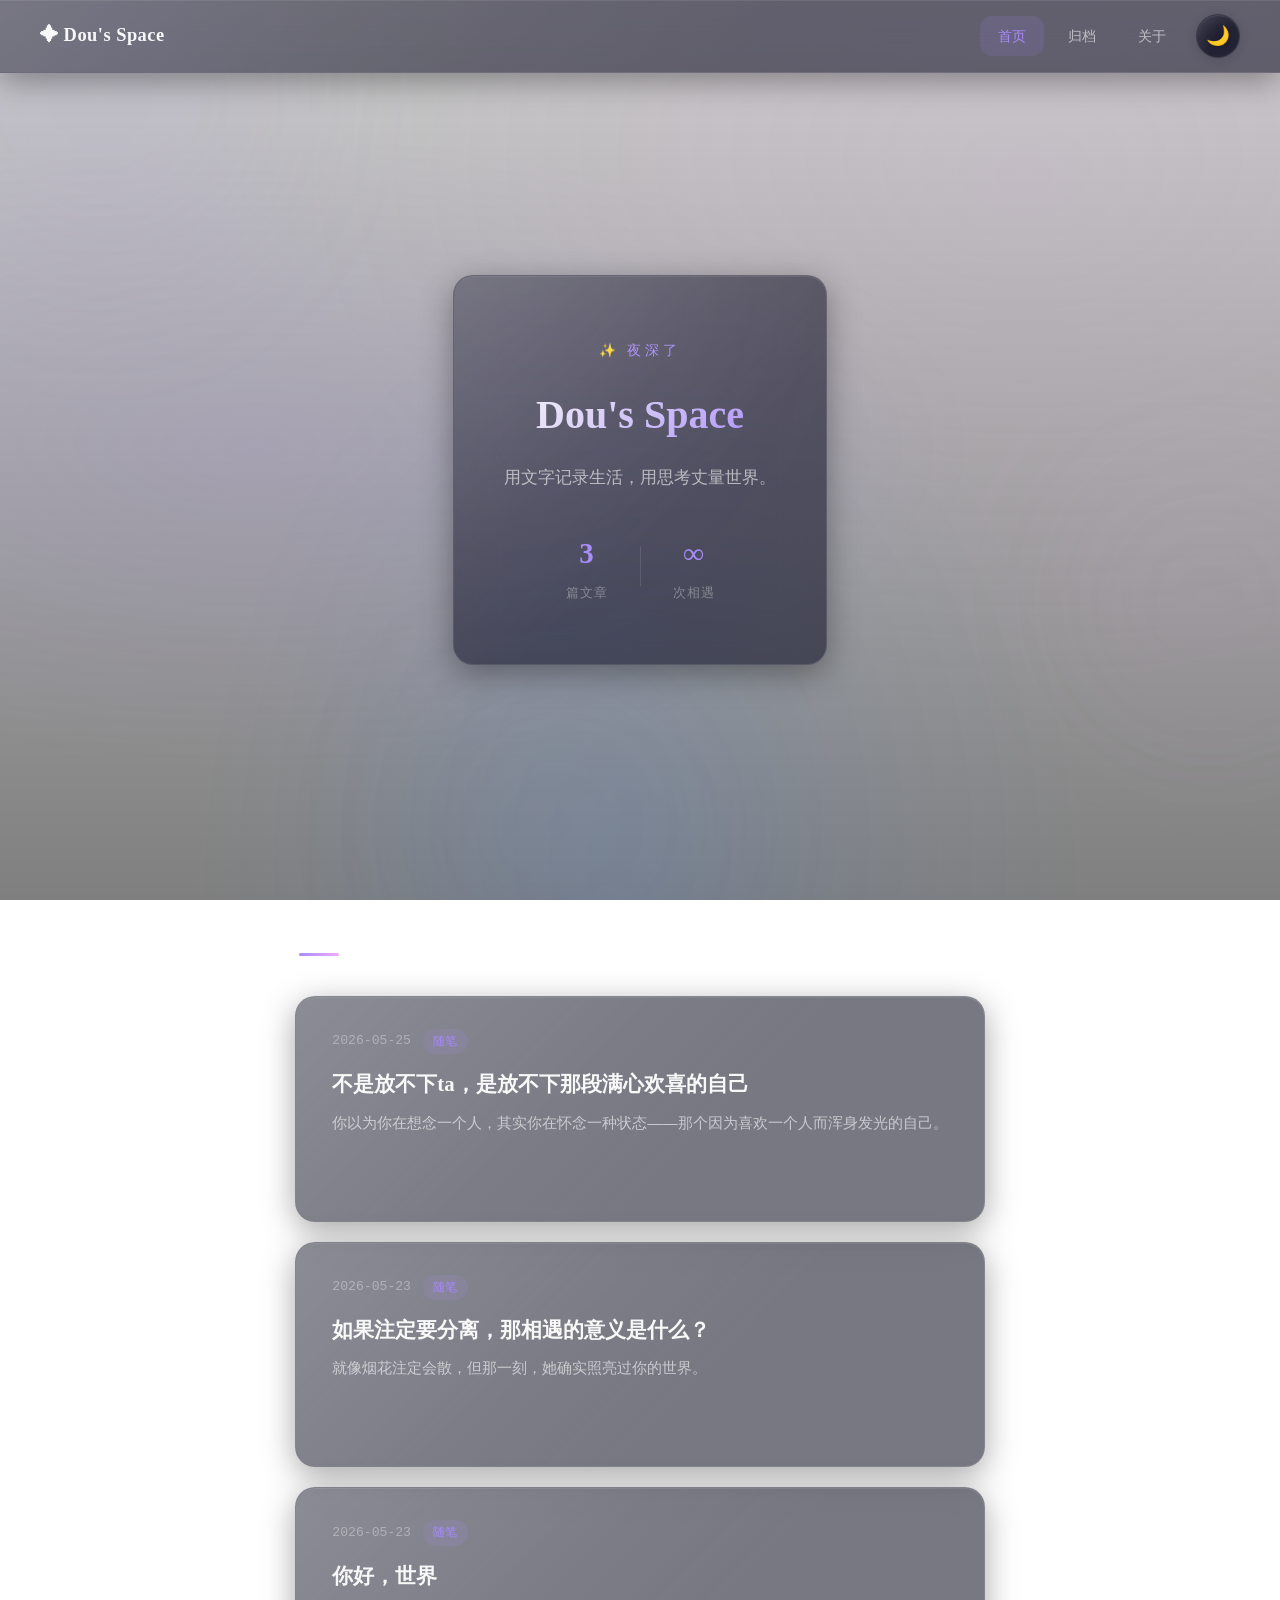
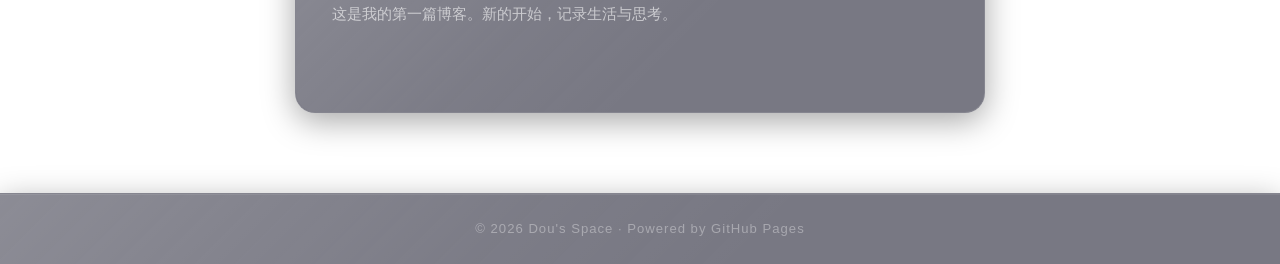
==== index.html @ 7f603be3 "feat: 文章卡片双击进入 + 新文章「不是放不下ta」 - 文章卡片第一次点击显示「阅读全文」按钮并高亮，第二次点击才跳转 - 新文章: 不是放不下ta，是放不下那段满心欢喜的自己 - 更新文章计" ====
<!DOCTYPE html>
<html lang="zh-CN">
<head>
  <meta charset="UTF-8">
  <meta name="viewport" content="width=device-width, initial-scale=1.0">
  <title>Dou's Space</title>
  <link rel="stylesheet" href="style.css">
  <link rel="alternate" type="application/rss+xml" title="RSS" href="/feed.xml">
</head>
<body>
  <!-- Background -->
  <div class="bg-wrapper">
    <div class="bg-image"></div>
    <div class="bg-gradient"></div>
    <div class="floating-orbs">
      <div class="orb orb-1"></div>
      <div class="orb orb-2"></div>
      <div class="orb orb-3"></div>
    </div>
  </div>

  <!-- Navigation -->
  <nav class="nav glass">
    <a href="/" class="nav-logo">✦ Dou's Space</a>
    <div class="nav-right">
      <div class="nav-links">
        <a href="/" class="nav-link active">首页</a>
        <a href="/archive" class="nav-link">归档</a>
        <a href="/about" class="nav-link">关于</a>
      </div>
      <button class="theme-toggle" aria-label="切换主题">
        <span class="theme-toggle-icon">🌙</span>
      </button>
    </div>
  </nav>

  <!-- Hero -->
  <header class="hero">
    <div class="hero-content glass-card">
      <p class="hero-date hero-greeting">✦ Welcome</p>
      <h1 class="hero-title">Dou's Space</h1>
      <p class="hero-subtitle">用文字记录生活，用思考丈量世界。</p>
      <div class="hero-stats">
        <div class="stat">
          <span class="stat-number">3</span>
          <span class="stat-label">篇文章</span>
        </div>
        <div class="stat-divider"></div>
        <div class="stat">
          <span class="stat-number">∞</span>
          <span class="stat-label">次相遇</span>
        </div>
      </div>
    </div>
  </header>

  <!-- Articles -->
  <main class="container">
    <section class="section-header">
      <h2 class="section-title">最近的文字</h2>
      <div class="section-line"></div>
    </section>

    <div class="articles-grid">
      <!-- new-post-insert -->
      <article class="article-card glass-card" data-href="/posts/not-letting-go-of-them">
        <div class="article-meta">
          <span class="article-date">2026-05-25</span>
          <span class="article-tag">随笔</span>
        </div>
        <h3 class="article-title"><a href="/posts/not-letting-go-of-them">不是放不下ta，是放不下那段满心欢喜的自己</a></h3>
        <p class="article-excerpt">你以为你在想念一个人，其实你在怀念一种状态——那个因为喜欢一个人而浑身发光的自己。</p>
        <div class="article-footer">
          <a href="/posts/not-letting-go-of-them" class="read-more">阅读全文 →</a>
        </div>
      </article>

      <article class="article-card glass-card" data-href="/posts/if-separation-is-inevitable">
        <div class="article-meta">
          <span class="article-date">2026-05-23</span>
          <span class="article-tag">随笔</span>
        </div>
        <h3 class="article-title"><a href="/posts/if-separation-is-inevitable">如果注定要分离，那相遇的意义是什么？</a></h3>
        <p class="article-excerpt">就像烟花注定会散，但那一刻，她确实照亮过你的世界。</p>
        <div class="article-footer">
          <a href="/posts/if-separation-is-inevitable" class="read-more">阅读全文 →</a>
        </div>
      </article>

      <article class="article-card glass-card" data-href="/posts/hello-world">
        <div class="article-meta">
          <span class="article-date">2026-05-23</span>
          <span class="article-tag">随笔</span>
        </div>
        <h3 class="article-title"><a href="/posts/hello-world">你好，世界</a></h3>
        <p class="article-excerpt">这是我的第一篇博客。新的开始，记录生活与思考。</p>
        <div class="article-footer">
          <a href="/posts/hello-world" class="read-more">阅读全文 →</a>
        </div>
      </article>
    </div>
  </main>

  <!-- Footer -->
  <footer class="footer glass">
    <p>&copy; 2026 Dou's Space · Powered by GitHub Pages</p>
  </footer>

  <script src="script.js"></script>
</body>
</html>
---- style.css ----
/* ============================================
   Dou's Space - Liquid Glass Theme (Apple WWDC25)
   ============================================ */

/* Reset & Base */
*, *::before, *::after {
  margin: 0;
  padding: 0;
  box-sizing: border-box;
}

/* ============================================
   Theme Variables
   ============================================ */
:root {
  /* — Dark Theme (default) — */
  --glass-bg: rgba(10, 10, 30, 0.55);
  --glass-bg-heavy: rgba(10, 10, 30, 0.75);
  --glass-border: rgba(255, 255, 255, 0.1);
  --glass-highlight: linear-gradient(
    135deg,
    rgba(255, 255, 255, 0.15) 0%,
    rgba(255, 255, 255, 0.03) 40%,
    transparent 60%
  );
  --glass-shadow: 0 8px 32px rgba(0, 0, 0, 0.35);
  --glass-inner-glow: inset 0 1px 0 rgba(255, 255, 255, 0.08);
  --glass-blur: 20px;
  --glass-refraction: 1.03;

  --text-primary: rgba(255, 255, 255, 0.95);
  --text-secondary: rgba(255, 255, 255, 0.6);
  --text-dim: rgba(255, 255, 255, 0.35);
  --accent: #a78bfa;
  --accent-glow: rgba(167, 139, 250, 0.3);
  --accent-soft: rgba(167, 139, 250, 0.12);
  --warm: #f0abfc;

  --bg-brightness: 0.3;
  --bg-saturate: 0.8;
  --orb-opacity: 0.4;

  --font-serif: 'Noto Serif SC', 'Georgia', serif;
  --font-sans: -apple-system, BlinkMacSystemFont, 'Segoe UI', 'Noto Sans SC', 'PingFang SC', sans-serif;
  --font-mono: 'SF Mono', 'Fira Code', monospace;
  --max-width: 900px;
  --radius: 20px;
  --radius-sm: 12px;

  --theme-icon: '🌙';
}

/* — Light Theme — */
[data-theme="light"] {
  --glass-bg: rgba(255, 255, 255, 0.45);
  --glass-bg-heavy: rgba(255, 255, 255, 0.65);
  --glass-border: rgba(255, 255, 255, 0.5);
  --glass-highlight: linear-gradient(
    135deg,
    rgba(255, 255, 255, 0.7) 0%,
    rgba(255, 255, 255, 0.2) 40%,
    transparent 60%
  );
  --glass-shadow: 0 8px 32px rgba(0, 0, 0, 0.08);
  --glass-inner-glow: inset 0 1px 0 rgba(255, 255, 255, 0.6);
  --glass-blur: 24px;

  --text-primary: rgba(0, 0, 0, 0.88);
  --text-secondary: rgba(0, 0, 0, 0.55);
  --text-dim: rgba(0, 0, 0, 0.35);
  --accent: #7c3aed;
  --accent-glow: rgba(124, 58, 237, 0.25);
  --accent-soft: rgba(124, 58, 237, 0.1);
  --warm: #c026d3;

  --bg-brightness: 0.85;
  --bg-saturate: 0.6;
  --orb-opacity: 0.25;
}

html {
  scroll-behavior: smooth;
  font-size: 16px;
}

body {
  font-family: var(--font-sans);
  color: var(--text-primary);
  line-height: 1.7;
  min-height: 100vh;
  overflow-x: hidden;
  -webkit-font-smoothing: antialiased;
  display: flex;
  flex-direction: column;
  transition: color 0.4s ease;
}

a {
  color: var(--accent);
  text-decoration: none;
  transition: opacity .15s;
}
a:hover { opacity: .85; }

/* ============================================
   Background
   ============================================ */
.bg-wrapper {
  position: fixed;
  inset: 0;
  z-index: -1;
  transition: filter 0.6s ease;
}

.bg-image {
  position: absolute;
  inset: 0;
  background: url('https://images.unsplash.com/photo-1534796636912-3b95b3ab5986?w=1920&q=80') center/cover no-repeat;
  filter: brightness(var(--bg-brightness)) saturate(var(--bg-saturate));
  transition: filter 0.6s ease;
}

.bg-gradient {
  position: absolute;
  inset: 0;
  background:
    radial-gradient(ellipse at 20% 50%, rgba(167, 139, 250, 0.15) 0%, transparent 50%),
    radial-gradient(ellipse at 80% 20%, rgba(240, 171, 252, 0.1) 0%, transparent 50%),
    radial-gradient(ellipse at 50% 100%, rgba(59, 130, 246, 0.1) 0%, transparent 50%),
    linear-gradient(180deg, rgba(0,0,0,0.2) 0%, rgba(0,0,0,0.5) 100%);
  transition: background 0.6s ease;
}

[data-theme="light"] .bg-gradient {
  background:
    radial-gradient(ellipse at 20% 50%, rgba(124, 58, 237, 0.08) 0%, transparent 50%),
    radial-gradient(ellipse at 80% 20%, rgba(192, 38, 211, 0.06) 0%, transparent 50%),
    radial-gradient(ellipse at 50% 100%, rgba(59, 130, 246, 0.06) 0%, transparent 50%),
    linear-gradient(180deg, rgba(255,255,255,0.1) 0%, rgba(0,0,0,0.15) 100%);
}

.floating-orbs {
  position: absolute;
  inset: 0;
  overflow: hidden;
  pointer-events: none;
  transition: opacity 0.6s ease;
}

.orb {
  position: absolute;
  border-radius: 50%;
  filter: blur(80px);
  opacity: var(--orb-opacity);
  animation: float 20s ease-in-out infinite;
  transition: opacity 0.6s ease;
}

.orb-1 {
  width: 400px; height: 400px;
  background: rgba(167, 139, 250, 0.2);
  top: -100px; left: -100px;
}

.orb-2 {
  width: 300px; height: 300px;
  background: rgba(240, 171, 252, 0.15);
  top: 50%; right: -80px;
  animation-delay: -7s;
}

.orb-3 {
  width: 350px; height: 350px;
  background: rgba(59, 130, 246, 0.15);
  bottom: -100px; left: 30%;
  animation-delay: -14s;
}

@keyframes float {
  0%, 100% { transform: translate(0, 0) scale(1); }
  25% { transform: translate(30px, -40px) scale(1.05); }
  50% { transform: translate(-20px, 20px) scale(0.95); }
  75% { transform: translate(40px, 30px) scale(1.02); }
}

/* ============================================
   Liquid Glass Effect
   ============================================ */
.glass {
  background: var(--glass-bg);
  backdrop-filter: blur(var(--glass-blur)) saturate(1.4);
  -webkit-backdrop-filter: blur(var(--glass-blur)) saturate(1.4);
  border: 1px solid var(--glass-border);
  box-shadow: var(--glass-shadow), var(--glass-inner-glow);
  position: relative;
}

/* Specular highlight overlay */
.glass::before {
  content: '';
  position: absolute;
  inset: 0;
  border-radius: inherit;
  background: var(--glass-highlight);
  pointer-events: none;
  z-index: 1;
}

.glass-card {
  background: var(--glass-bg);
  backdrop-filter: blur(var(--glass-blur)) saturate(1.4);
  -webkit-backdrop-filter: blur(var(--glass-blur)) saturate(1.4);
  border: 1px solid var(--glass-border);
  box-shadow: var(--glass-shadow), var(--glass-inner-glow);
  border-radius: var(--radius);
  transition: transform 0.4s cubic-bezier(0.34, 1.56, 0.64, 1),
              box-shadow 0.4s ease,
              border-color 0.4s ease;
  position: relative;
  overflow: hidden;
}

/* Specular highlight overlay for cards */
.glass-card::before {
  content: '';
  position: absolute;
  inset: 0;
  border-radius: inherit;
  background: var(--glass-highlight);
  pointer-events: none;
  z-index: 1;
  transition: opacity 0.4s ease;
}

/* Inner refraction shimmer */
.glass-card::after {
  content: '';
  position: absolute;
  top: -50%;
  left: -50%;
  width: 200%;
  height: 200%;
  background: radial-gradient(
    ellipse at 30% 20%,
    rgba(255, 255, 255, 0.04) 0%,
    transparent 50%
  );
  pointer-events: none;
  z-index: 1;
  transition: transform 0.6s ease;
}

.glass-card:hover {
  transform: translateY(-3px) scale(var(--glass-refraction));
  box-shadow: 0 16px 48px rgba(0, 0, 0, 0.3), var(--glass-inner-glow);
  border-color: rgba(255, 255, 255, 0.18);
}

.glass-card:hover::after {
  transform: translate(5%, 5%);
}

/* ============================================
   Theme Toggle Button
   ============================================ */
.theme-toggle {
  position: relative;
  width: 44px;
  height: 44px;
  border-radius: 50%;
  border: 1px solid var(--glass-border);
  background: var(--glass-bg);
  backdrop-filter: blur(12px);
  -webkit-backdrop-filter: blur(12px);
  cursor: pointer;
  display: flex;
  align-items: center;
  justify-content: center;
  font-size: 1.2rem;
  transition: all 0.3s cubic-bezier(0.34, 1.56, 0.64, 1);
  box-shadow: 0 2px 12px rgba(0, 0, 0, 0.15), var(--glass-inner-glow);
  overflow: hidden;
  flex-shrink: 0;
}

.theme-toggle::before {
  content: '';
  position: absolute;
  inset: 0;
  border-radius: inherit;
  background: var(--glass-highlight);
  pointer-events: none;
}

.theme-toggle:hover {
  transform: scale(1.1) rotate(15deg);
  box-shadow: 0 4px 20px rgba(0, 0, 0, 0.2), var(--glass-inner-glow);
  border-color: rgba(255, 255, 255, 0.2);
}

.theme-toggle:active {
  transform: scale(0.9);
}

.theme-toggle-icon {
  position: relative;
  z-index: 2;
  transition: transform 0.4s cubic-bezier(0.34, 1.56, 0.64, 1);
  line-height: 1;
}

.theme-toggle:hover .theme-toggle-icon {
  transform: rotate(180deg);
}

/* ============================================
   Navigation
   ============================================ */
.nav {
  position: fixed;
  top: 0; left: 0; right: 0;
  z-index: 100;
  display: flex;
  align-items: center;
  justify-content: space-between;
  padding: 14px 40px;
  border-radius: 0;
  border-top: none; border-left: none; border-right: none;
  border-bottom: 1px solid var(--glass-border);
  transition: background 0.4s ease, border-color 0.4s ease;
}

.nav-logo {
  font-family: var(--font-serif);
  font-size: 1.15rem;
  font-weight: 600;
  color: var(--text-primary);
  text-decoration: none;
  letter-spacing: 0.5px;
  transition: color 0.4s ease;
}

.nav-right {
  display: flex;
  align-items: center;
  gap: 12px;
}

.nav-links {
  display: flex;
  gap: 6px;
}

.nav-link {
  color: var(--text-secondary);
  text-decoration: none;
  padding: 8px 18px;
  border-radius: var(--radius-sm);
  font-size: 0.9rem;
  font-weight: 500;
  transition: all 0.25s ease;
}

.nav-link:hover {
  color: var(--text-primary);
  background: rgba(255, 255, 255, 0.06);
  opacity: 1;
}

[data-theme="light"] .nav-link:hover {
  background: rgba(0, 0, 0, 0.04);
}

.nav-link.active {
  color: var(--accent);
  background: var(--accent-soft);
}

/* ============================================
   Hero Section
   ============================================ */
.hero {
  min-height: 100vh;
  display: flex;
  align-items: center;
  justify-content: center;
  padding: 120px 24px 80px;
}

.hero-content {
  text-align: center;
  max-width: 700px;
  padding: 60px 50px;
  animation: fadeInUp 0.8s ease-out;
}

.hero-date {
  font-size: 0.85rem;
  color: var(--accent);
  letter-spacing: 4px;
  text-transform: uppercase;
  margin-bottom: 24px;
  font-weight: 500;
}

.hero-title {
  font-family: var(--font-serif);
  font-size: 2.5rem;
  font-weight: 700;
  line-height: 1.4;
  margin-bottom: 20px;
  background: linear-gradient(135deg, var(--text-primary) 0%, var(--accent) 100%);
  -webkit-background-clip: text;
  -webkit-text-fill-color: transparent;
  background-clip: text;
}

.hero-subtitle {
  color: var(--text-secondary);
  font-size: 1.05rem;
  line-height: 1.8;
  margin-bottom: 36px;
  transition: color 0.4s ease;
}

.hero-stats {
  display: flex;
  align-items: center;
  justify-content: center;
  gap: 32px;
}

.stat {
  display: flex;
  flex-direction: column;
  align-items: center;
  gap: 4px;
}

.stat-number {
  font-size: 1.8rem;
  font-weight: 600;
  color: var(--accent);
  font-family: var(--font-serif);
}

.stat-label {
  font-size: 0.8rem;
  color: var(--text-dim);
  letter-spacing: 1px;
  transition: color 0.4s ease;
}

.stat-divider {
  width: 1px;
  height: 40px;
  background: var(--glass-border);
}

/* ============================================
   Container & Sections
   ============================================ */
.container {
  max-width: var(--max-width);
  margin: 0 auto;
  padding: 0 24px;
  flex: 1;
}

.section-header {
  margin-bottom: 40px;
  padding: 0 4px;
}

.section-title {
  font-family: var(--font-serif);
  font-size: 1.5rem;
  font-weight: 600;
  color: var(--text-primary);
  margin-bottom: 12px;
  transition: color 0.4s ease;
}

.section-line {
  width: 40px;
  height: 3px;
  background: linear-gradient(90deg, var(--accent), var(--warm));
  border-radius: 2px;
}

/* ============================================
   Article Cards (Homepage)
   ============================================ */
.articles-grid {
  display: flex;
  flex-direction: column;
  gap: 20px;
  margin-bottom: 80px;
}

.article-card {
  padding: 32px 36px;
  cursor: pointer;
  position: relative;
  overflow: hidden;
}

/* Left accent bar */
.article-card::after {
  content: '';
  position: absolute;
  left: 0; top: 0; bottom: 0;
  width: 3px;
  background: linear-gradient(180deg, var(--accent), var(--warm));
  opacity: 0;
  transition: opacity 0.3s ease;
  z-index: 2;
}

.article-card:hover::after {
  opacity: 1;
}

.article-meta {
  display: flex;
  align-items: center;
  gap: 12px;
  margin-bottom: 14px;
  position: relative;
  z-index: 2;
}

.article-date {
  font-size: 0.82rem;
  color: var(--text-dim);
  font-weight: 500;
  font-family: var(--font-mono);
  transition: color 0.4s ease;
}

.article-tag {
  font-size: 0.72rem;
  color: var(--accent);
  background: var(--accent-soft);
  padding: 3px 10px;
  border-radius: 20px;
  font-weight: 500;
  letter-spacing: 0.5px;
}

.article-title {
  font-family: var(--font-serif);
  font-size: 1.3rem;
  font-weight: 600;
  margin-bottom: 10px;
  line-height: 1.5;
  position: relative;
  z-index: 2;
}

.article-title a {
  color: var(--text-primary);
  transition: color 0.2s;
}

.article-title a:hover {
  color: var(--accent);
  opacity: 1;
}

.article-excerpt {
  color: var(--text-secondary);
  font-size: 0.95rem;
  line-height: 1.7;
  margin-bottom: 16px;
  position: relative;
  z-index: 2;
  transition: color 0.4s ease;
}

.article-footer {
  display: flex;
  justify-content: flex-end;
  position: relative;
  z-index: 2;
}

.read-more {
  font-size: 0.85rem;
  color: var(--accent);
  font-weight: 500;
  opacity: 0;
  transform: translateX(-8px);
  transition: all 0.3s ease;
  text-decoration: none;
  display: inline-flex;
  align-items: center;
  gap: 4px;
  padding: 6px 16px;
  border-radius: var(--radius-sm);
  background: var(--accent-soft);
  border: 1px solid transparent;
}

.read-more:hover {
  opacity: 1;
  transform: translateX(0);
  border-color: rgba(167, 139, 250, 0.3);
  box-shadow: 0 2px 12px var(--accent-glow);
  background: rgba(167, 139, 250, 0.18);
}

.article-card:hover .read-more {
  opacity: 1;
  transform: translateX(0);
}

/* Card activated state (first click reveals read-more) */
.article-card.card-activated .read-more {
  opacity: 1;
  transform: translateX(0);
  animation: pulse-glow 2s ease-in-out infinite;
}

.article-card.card-activated::after {
  opacity: 1;
}

@keyframes pulse-glow {
  0%, 100% { box-shadow: 0 2px 12px var(--accent-glow); }
  50% { box-shadow: 0 4px 20px var(--accent-glow), 0 0 30px rgba(167, 139, 250, 0.15); }
}

/* ============================================
   Article Full Page
   ============================================ */
.article-page {
  padding-top: 100px;
  padding-bottom: 40px;
}

.article-full {
  padding: 50px 56px;
  margin-bottom: 24px;
}

.article-full:hover {
  transform: none;
}

.article-header {
  margin-bottom: 40px;
  padding-bottom: 32px;
  border-bottom: 1px solid var(--glass-border);
}

.article-full-title {
  font-family: var(--font-serif);
  font-size: 2rem;
  font-weight: 700;
  line-height: 1.5;
  margin-top: 16px;
  background: linear-gradient(135deg, var(--text-primary) 0%, var(--accent) 100%);
  -webkit-background-clip: text;
  -webkit-text-fill-color: transparent;
  background-clip: text;
}

.article-body {
  font-size: 1.05rem;
  line-height: 2;
  color: var(--text-primary);
  position: relative;
  z-index: 2;
}

.article-body h2 {
  font-family: var(--font-serif);
  font-size: 1.4rem;
  font-weight: 600;
  margin: 2rem 0 1rem;
  color: var(--text-primary);
}

.article-body p {
  margin-bottom: 24px;
}

.article-body ul, .article-body ol {
  margin: 0 0 1.25rem 1.5rem;
}

.article-body li {
  margin-bottom: .35rem;
}

.article-lead {
  font-size: 1.1rem;
  color: var(--text-secondary);
  font-style: italic;
  padding-left: 20px;
  border-left: 3px solid var(--accent);
  margin-bottom: 32px !important;
}

.article-body blockquote {
  margin: 32px 0;
  padding: 24px 28px;
  background: var(--accent-soft);
  border-radius: var(--radius-sm);
  border-left: 3px solid var(--accent);
}

.article-body blockquote p {
  color: var(--text-secondary);
  font-style: italic;
  margin-bottom: 0;
}

.article-body code {
  font-family: var(--font-mono);
  background: var(--accent-soft);
  padding: .15em .4em;
  border-radius: .3rem;
  font-size: .88em;
  color: var(--warm);
}

.article-body pre {
  background: var(--glass-bg-heavy);
  backdrop-filter: blur(10px);
  -webkit-backdrop-filter: blur(10px);
  color: #e2e8f0;
  padding: 1.25rem;
  border-radius: var(--radius-sm);
  overflow-x: auto;
  margin-bottom: 1.25rem;
  border: 1px solid var(--glass-border);
}

.article-body pre code {
  background: none;
  padding: 0;
  color: inherit;
}

.article-body img {
  max-width: 100%;
  border-radius: var(--radius-sm);
  margin: 1rem 0;
}

.article-end {
  text-align: center;
  color: var(--text-dim);
  font-size: 0.9rem;
  letter-spacing: 4px;
  margin-top: 40px;
}

.back-link {
  margin-bottom: 60px;
}

.back-button {
  display: inline-block;
  padding: 12px 24px;
  color: var(--text-secondary);
  text-decoration: none;
  border-radius: var(--radius-sm);
  font-size: 0.9rem;
  transition: all 0.3s ease;
}

.back-button:hover {
  color: var(--accent);
  background: var(--accent-soft);
  opacity: 1;
}

/* ============================================
   Comments Section
   ============================================ */
.comments-section {
  padding: 40px 48px;
  margin-bottom: 24px;
  position: relative;
}

.comments-section:hover {
  transform: none;
}

/* Decorative top border for comments */
.comments-section::after {
  content: '';
  position: absolute;
  top: 0;
  left: 48px;
  right: 48px;
  height: 1px;
  background: linear-gradient(90deg, transparent, var(--accent), var(--warm), transparent);
  opacity: 0.4;
  z-index: 2;
}

.comments-title {
  font-family: var(--font-serif);
  font-size: 1.3rem;
  font-weight: 600;
  margin-bottom: 28px;
  position: relative;
  z-index: 2;
  display: flex;
  align-items: center;
  gap: 10px;
}

.comments-title::before {
  content: '';
  display: inline-block;
  width: 4px;
  height: 20px;
  background: linear-gradient(180deg, var(--accent), var(--warm));
  border-radius: 2px;
}

/* Giscus comment system */
.giscus-comments {
  position: relative;
  z-index: 2;
  margin-top: 8px;
}

.giscus-comments iframe {
  border: none !important;
  width: 100% !important;
}

/* ============================================
   Archive Page
   ============================================ */
.archive-page {
  padding-top: 100px;
  padding-bottom: 40px;
}

.archive-card {
  padding: 48px 56px;
  margin-bottom: 80px;
}

.archive-card:hover {
  transform: none;
}

.archive-heading {
  font-family: var(--font-serif);
  font-size: 2rem;
  font-weight: 700;
  margin-bottom: 8px;
  background: linear-gradient(135deg, var(--text-primary) 0%, var(--accent) 100%);
  -webkit-background-clip: text;
  -webkit-text-fill-color: transparent;
  background-clip: text;
}

.archive-desc {
  color: var(--text-secondary);
  font-size: 0.95rem;
  margin-bottom: 32px;
  transition: color 0.4s ease;
}

.archive-list {
  list-style: none;
  position: relative;
  z-index: 2;
}

.archive-item {
  display: flex;
  gap: 1rem;
  padding: 14px 0;
  border-bottom: 1px solid rgba(255, 255, 255, 0.06);
  transition: all 0.2s ease;
}

[data-theme="light"] .archive-item {
  border-bottom-color: rgba(0, 0, 0, 0.06);
}

.archive-item:last-child {
  border-bottom: none;
}

.archive-item:hover {
  padding-left: 8px;
}

.archive-date {
  color: var(--text-dim);
  font-size: 0.88rem;
  min-width: 5.5rem;
  font-family: var(--font-mono);
  transition: color 0.4s ease;
}

.archive-title {
  font-weight: 500;
  color: var(--text-primary);
  transition: color 0.2s;
}

.archive-title:hover {
  color: var(--accent);
  opacity: 1;
}

/* ============================================
   About Page
   ============================================ */
.about-page {
  padding-top: 100px;
  padding-bottom: 40px;
}

.about-card {
  padding: 50px 56px;
  margin-bottom: 24px;
  display: flex;
  gap: 50px;
  align-items: flex-start;
}

.about-card:hover {
  transform: none;
}

.about-avatar { flex-shrink: 0; }

.avatar-ring {
  width: 120px; height: 120px;
  border-radius: 50%;
  padding: 3px;
  background: linear-gradient(135deg, var(--accent), var(--warm));
  animation: ring-glow 3s ease-in-out infinite alternate;
}

@keyframes ring-glow {
  from { box-shadow: 0 0 20px var(--accent-glow); }
  to { box-shadow: 0 0 40px var(--accent-glow), 0 0 60px rgba(240, 171, 252, 0.15); }
}

.avatar-placeholder {
  width: 100%; height: 100%;
  border-radius: 50%;
  background: var(--glass-bg);
  backdrop-filter: blur(10px);
  -webkit-backdrop-filter: blur(10px);
  display: flex;
  align-items: center;
  justify-content: center;
  font-family: var(--font-serif);
  font-size: 2.5rem;
  font-weight: 700;
  color: var(--accent);
}

.about-content { flex: 1; position: relative; z-index: 2; }

.about-name {
  font-family: var(--font-serif);
  font-size: 2rem;
  font-weight: 700;
  margin-bottom: 8px;
  background: linear-gradient(135deg, var(--text-primary) 0%, var(--accent) 100%);
  -webkit-background-clip: text;
  -webkit-text-fill-color: transparent;
  background-clip: text;
}

.about-bio {
  color: var(--text-secondary);
  font-size: 1.05rem;
  font-style: italic;
  margin-bottom: 24px;
  transition: color 0.4s ease;
}

.about-divider {
  width: 100%;
  height: 1px;
  background: var(--glass-border);
  margin-bottom: 28px;
}

.about-section { margin-bottom: 28px; }

.about-section-title {
  font-family: var(--font-serif);
  font-size: 1.15rem;
  font-weight: 600;
  color: var(--text-primary);
  margin-bottom: 12px;
  transition: color 0.4s ease;
}

.about-section p {
  color: var(--text-secondary);
  font-size: 0.95rem;
  line-height: 1.8;
  transition: color 0.4s ease;
}

.about-tags {
  display: flex;
  flex-wrap: wrap;
  gap: 10px;
}

.about-tag {
  padding: 8px 16px;
  background: var(--accent-soft);
  border-radius: 20px;
  font-size: 0.88rem;
  color: var(--text-primary);
  border: 1px solid rgba(167, 139, 250, 0.2);
  transition: all 0.25s ease;
}

[data-theme="light"] .about-tag {
  border-color: rgba(124, 58, 237, 0.15);
}

.about-tag:hover {
  background: rgba(167, 139, 250, 0.25);
  transform: translateY(-2px);
}

.about-contact { margin-bottom: 16px; }

.about-links {
  display: flex;
  flex-wrap: wrap;
  gap: 12px;
}

.about-link {
  display: flex;
  align-items: center;
  gap: 8px;
  padding: 10px 20px;
  border-radius: var(--radius-sm);
  color: var(--text-primary);
  text-decoration: none;
  font-size: 0.9rem;
  transition: all 0.25s ease;
}

.about-link:hover {
  background: var(--accent-soft);
  color: var(--accent);
  transform: translateY(-2px);
  opacity: 1;
}

.link-icon { font-size: 1.1rem; }

/* Timeline */
.timeline {
  padding: 40px 48px;
  margin-bottom: 80px;
}

.timeline:hover {
  transform: none;
}

.timeline-title {
  font-family: var(--font-serif);
  font-size: 1.3rem;
  font-weight: 600;
  margin-bottom: 32px;
  position: relative;
  z-index: 2;
}

.timeline-items {
  position: relative;
  padding-left: 32px;
  z-index: 2;
}

.timeline-items::before {
  content: '';
  position: absolute;
  left: 6px; top: 8px; bottom: 8px;
  width: 2px;
  background: linear-gradient(180deg, var(--accent), transparent);
}

.timeline-item {
  position: relative;
  margin-bottom: 28px;
}

.timeline-item:last-child { margin-bottom: 0; }

.timeline-dot {
  position: absolute;
  left: -29px; top: 6px;
  width: 12px; height: 12px;
  border-radius: 50%;
  background: var(--accent);
  box-shadow: 0 0 12px var(--accent-glow);
}

.timeline-date {
  font-size: 0.82rem;
  color: var(--accent);
  font-weight: 500;
  display: block;
  margin-bottom: 6px;
}

.timeline-content p {
  color: var(--text-secondary);
  font-size: 0.95rem;
  transition: color 0.4s ease;
}

/* ============================================
   Footer
   ============================================ */
.footer {
  text-align: center;
  padding: 24px;
  border-radius: 0;
  border-bottom: none; border-left: none; border-right: none;
  border-top: 1px solid var(--glass-border);
  margin-top: 0;
}

.footer p {
  font-size: 0.82rem;
  color: var(--text-dim);
  letter-spacing: 1px;
  transition: color 0.4s ease;
}

/* ============================================
   Animations
   ============================================ */
@keyframes fadeInUp {
  from { opacity: 0; transform: translateY(30px); }
  to { opacity: 1; transform: translateY(0); }
}

.fade-in {
  opacity: 0;
  transform: translateY(20px);
  transition: opacity 0.6s ease, transform 0.6s ease;
}

.fade-in.visible {
  opacity: 1;
  transform: translateY(0);
}

/* Theme transition */
.theme-transitioning * {
  transition: background 0.5s ease, color 0.5s ease, border-color 0.5s ease, box-shadow 0.5s ease !important;
}

/* ============================================
   Responsive
   ============================================ */
@media (max-width: 768px) {
  .nav { padding: 14px 20px; }
  .hero { padding: 100px 20px 60px; }
  .hero-content { padding: 40px 28px; }
  .hero-title { font-size: 1.8rem; }
  .hero-subtitle { font-size: 0.95rem; }
  .section-title { font-size: 1.3rem; }
  .article-card { padding: 24px; }
  .article-title { font-size: 1.15rem; }
  .article-full { padding: 32px 28px; }
  .article-full-title { font-size: 1.5rem; }
  .article-body { font-size: 1rem; }
  .comments-section { padding: 28px 24px; }
  .archive-card { padding: 32px 28px; }
  .about-card {
    flex-direction: column;
    align-items: center;
    text-align: center;
    padding: 32px 28px;
  }
  .about-divider { margin: 24px auto; }
  .about-tags { justify-content: center; }
  .about-links { justify-content: center; }
  .timeline { padding: 28px 24px; }
  .stat-number { font-size: 1.4rem; }
  .theme-toggle { width: 38px; height: 38px; font-size: 1rem; }
}

@media (max-width: 480px) {
  .hero-title { font-size: 1.4rem; }
  .nav-logo { font-size: 1rem; }
  .nav-link { padding: 6px 12px; font-size: 0.82rem; }
  .archive-item { flex-direction: column; gap: 0.25rem; }
}

/* Scrollbar */
::-webkit-scrollbar { width: 6px; }
::-webkit-scrollbar-track { background: transparent; }
::-webkit-scrollbar-thumb { background: rgba(167, 139, 250, 0.3); border-radius: 3px; }
::-webkit-scrollbar-thumb:hover { background: rgba(167, 139, 250, 0.5); }

/* Selection */
::selection { background: var(--accent-soft); color: var(--text-primary); }

/* ============================================
   Reading Progress Bar
   ============================================ */
.reading-progress {
  position: fixed;
  top: 0;
  left: 0;
  width: 0%;
  height: 3px;
  background: linear-gradient(90deg, var(--accent), var(--warm));
  z-index: 999;
  transition: width 0.1s linear;
  box-shadow: 0 0 10px var(--accent-glow);
}

/* ============================================
   Back to Top Button
   ============================================ */
.back-to-top {
  position: fixed;
  bottom: 32px;
  right: 32px;
  width: 48px;
  height: 48px;
  border-radius: 50%;
  background: var(--glass-bg);
  backdrop-filter: blur(var(--glass-blur)) saturate(1.4);
  -webkit-backdrop-filter: blur(var(--glass-blur)) saturate(1.4);
  border: 1px solid var(--glass-border);
  box-shadow: var(--glass-shadow), var(--glass-inner-glow);
  color: var(--text-primary);
  font-size: 1.2rem;
  cursor: pointer;
  display: flex;
  align-items: center;
  justify-content: center;
  z-index: 99;
  opacity: 0;
  transform: translateY(20px);
  transition: all 0.4s cubic-bezier(0.34, 1.56, 0.64, 1);
  pointer-events: none;
}

.back-to-top::before {
  content: '';
  position: absolute;
  inset: 0;
  border-radius: inherit;
  background: var(--glass-highlight);
  pointer-events: none;
}

.back-to-top.visible {
  opacity: 1;
  transform: translateY(0);
  pointer-events: auto;
}

.back-to-top:hover {
  transform: translateY(-3px) scale(1.08);
  box-shadow: 0 8px 32px var(--accent-glow), var(--glass-inner-glow);
  border-color: rgba(255, 255, 255, 0.2);
}

.back-to-top:active {
  transform: scale(0.92);
}

/* ============================================
   Reading Time Badge
   ============================================ */
.reading-time {
  font-size: 0.78rem;
  color: var(--text-dim);
  font-family: var(--font-mono);
  display: inline-flex;
  align-items: center;
  gap: 4px;
  transition: color 0.4s ease;
}

.reading-time::before {
  content: '📖';
  font-size: 0.85rem;
}

/* ============================================
   Hero Greeting Animation
   ============================================ */
.hero-greeting {
  font-size: 0.85rem;
  color: var(--accent);
  letter-spacing: 4px;
  text-transform: uppercase;
  margin-bottom: 24px;
  font-weight: 500;
  display: inline-block;
}

.hero-greeting .greeting-emoji {
  display: inline-block;
  animation: wave 2s ease-in-out infinite;
  transform-origin: 70% 70%;
}

@keyframes wave {
  0%, 100% { transform: rotate(0deg); }
  10% { transform: rotate(14deg); }
  20% { transform: rotate(-8deg); }
  30% { transform: rotate(14deg); }
  40% { transform: rotate(-4deg); }
  50% { transform: rotate(10deg); }
  60% { transform: rotate(0deg); }
}

/* ============================================
   404 Page
   ============================================ */
.page-404 {
  min-height: 100vh;
  display: flex;
  align-items: center;
  justify-content: center;
  text-align: center;
  padding: 120px 24px;
}

.content-404 {
  max-width: 500px;
}

.error-code {
  font-family: var(--font-serif);
  font-size: 8rem;
  font-weight: 700;
  line-height: 1;
  margin-bottom: 16px;
  background: linear-gradient(135deg, var(--accent), var(--warm));
  -webkit-background-clip: text;
  -webkit-text-fill-color: transparent;
  background-clip: text;
  animation: glitch 3s ease-in-out infinite;
}

@keyframes glitch {
  0%, 100% { transform: translate(0); }
  20% { transform: translate(-2px, 2px); }
  40% { transform: translate(-2px, -2px); }
  60% { transform: translate(2px, 2px); }
  80% { transform: translate(2px, -2px); }
}

.error-emoji {
  font-size: 4rem;
  margin-bottom: 24px;
  display: block;
  animation: float-gentle 3s ease-in-out infinite;
}

@keyframes float-gentle {
  0%, 100% { transform: translateY(0); }
  50% { transform: translateY(-12px); }
}

.error-title {
  font-family: var(--font-serif);
  font-size: 1.5rem;
  font-weight: 600;
  color: var(--text-primary);
  margin-bottom: 12px;
}

.error-desc {
  color: var(--text-secondary);
  font-size: 0.95rem;
  line-height: 1.8;
  margin-bottom: 32px;
}

.error-home-btn {
  display: inline-block;
  padding: 12px 32px;
  background: linear-gradient(135deg, var(--accent), var(--warm));
  color: #fff;
  border-radius: var(--radius-sm);
  font-weight: 600;
  font-size: 0.95rem;
  text-decoration: none;
  transition: all 0.3s cubic-bezier(0.34, 1.56, 0.64, 1);
  box-shadow: 0 4px 16px var(--accent-glow);
}

.error-home-btn:hover {
  transform: translateY(-2px);
  box-shadow: 0 6px 24px var(--accent-glow);
  opacity: 1;
}

.floating-shapes {
  position: fixed;
  inset: 0;
  pointer-events: none;
  overflow: hidden;
  z-index: -1;
}

.floating-shape {
  position: absolute;
  border-radius: 50%;
  opacity: 0.15;
  animation: float-shape 15s ease-in-out infinite;
}

.shape-1 {
  width: 200px; height: 200px;
  background: var(--accent);
  top: 10%; left: 10%;
}

.shape-2 {
  width: 150px; height: 150px;
  background: var(--warm);
  top: 60%; right: 15%;
  animation-delay: -5s;
}

.shape-3 {
  width: 180px; height: 180px;
  background: #3b82f6;
  bottom: 10%; left: 40%;
  animation-delay: -10s;
}

@keyframes float-shape {
  0%, 100% { transform: translate(0, 0) rotate(0deg); }
  25% { transform: translate(30px, -50px) rotate(90deg); }
  50% { transform: translate(-20px, 20px) rotate(180deg); }
  75% { transform: translate(50px, 30px) rotate(270deg); }
}
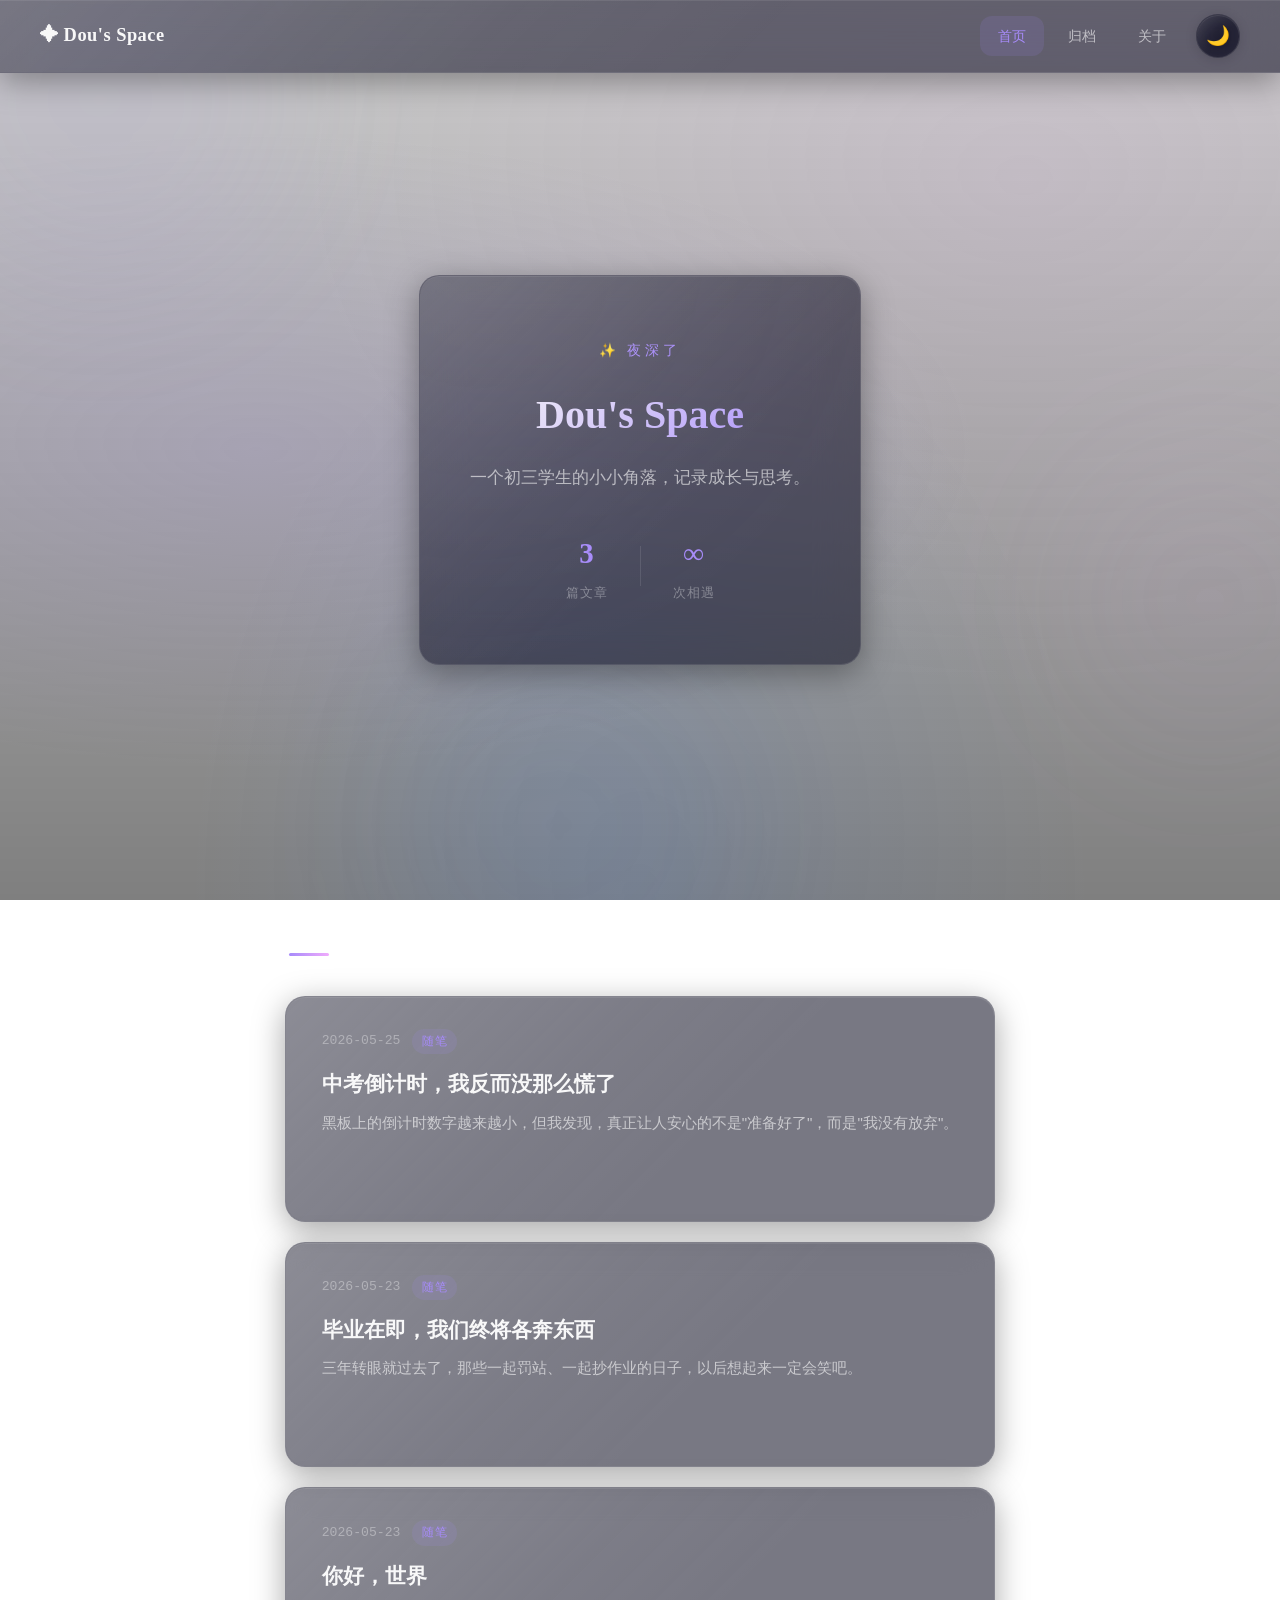
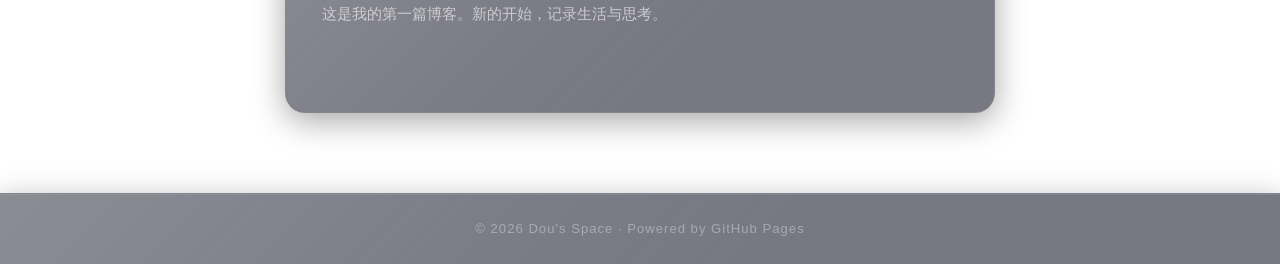
==== commit 26e964b4: "feat: 更新首页为初三学生风格" ====
--- a/index.html
+++ b/index.html
@@ -8,7 +8,6 @@
   <link rel="alternate" type="application/rss+xml" title="RSS" href="/feed.xml">
 </head>
 <body>
-  <!-- Background -->
   <div class="bg-wrapper">
     <div class="bg-image"></div>
     <div class="bg-gradient"></div>
@@ -19,7 +18,6 @@
     </div>
   </div>
 
-  <!-- Navigation -->
   <nav class="nav glass">
     <a href="/" class="nav-logo">✦ Dou's Space</a>
     <div class="nav-right">
@@ -34,12 +32,11 @@
     </div>
   </nav>
 
-  <!-- Hero -->
   <header class="hero">
     <div class="hero-content glass-card">
       <p class="hero-date hero-greeting">✦ Welcome</p>
       <h1 class="hero-title">Dou's Space</h1>
-      <p class="hero-subtitle">用文字记录生活，用思考丈量世界。</p>
+      <p class="hero-subtitle">一个初三学生的小小角落，记录成长与思考。</p>
       <div class="hero-stats">
         <div class="stat">
           <span class="stat-number">3</span>
@@ -54,7 +51,6 @@
     </div>
   </header>
 
-  <!-- Articles -->
   <main class="container">
     <section class="section-header">
       <h2 class="section-title">最近的文字</h2>
@@ -63,15 +59,15 @@
 
     <div class="articles-grid">
       <!-- new-post-insert -->
-      <article class="article-card glass-card" data-href="/posts/not-letting-go-of-them">
+      <article class="article-card glass-card" data-href="/posts/zhongkao-countdown">
         <div class="article-meta">
           <span class="article-date">2026-05-25</span>
           <span class="article-tag">随笔</span>
         </div>
-        <h3 class="article-title"><a href="/posts/not-letting-go-of-them">不是放不下ta，是放不下那段满心欢喜的自己</a></h3>
-        <p class="article-excerpt">你以为你在想念一个人，其实你在怀念一种状态——那个因为喜欢一个人而浑身发光的自己。</p>
+        <h3 class="article-title"><a href="/posts/zhongkao-countdown">中考倒计时，我反而没那么慌了</a></h3>
+        <p class="article-excerpt">黑板上的倒计时数字越来越小，但我发现，真正让人安心的不是"准备好了"，而是"我没有放弃"。</p>
         <div class="article-footer">
-          <a href="/posts/not-letting-go-of-them" class="read-more">阅读全文 →</a>
+          <a href="/posts/zhongkao-countdown" class="read-more">阅读全文 →</a>
         </div>
       </article>
 
@@ -80,8 +76,8 @@
           <span class="article-date">2026-05-23</span>
           <span class="article-tag">随笔</span>
         </div>
-        <h3 class="article-title"><a href="/posts/if-separation-is-inevitable">如果注定要分离，那相遇的意义是什么？</a></h3>
-        <p class="article-excerpt">就像烟花注定会散，但那一刻，她确实照亮过你的世界。</p>
+        <h3 class="article-title"><a href="/posts/if-separation-is-inevitable">毕业在即，我们终将各奔东西</a></h3>
+        <p class="article-excerpt">三年转眼就过去了，那些一起罚站、一起抄作业的日子，以后想起来一定会笑吧。</p>
         <div class="article-footer">
           <a href="/posts/if-separation-is-inevitable" class="read-more">阅读全文 →</a>
         </div>
@@ -101,11 +97,10 @@
     </div>
   </main>
 
-  <!-- Footer -->
   <footer class="footer glass">
     <p>&copy; 2026 Dou's Space · Powered by GitHub Pages</p>
   </footer>
 
   <script src="script.js"></script>
 </body>
-</html>
+</html>
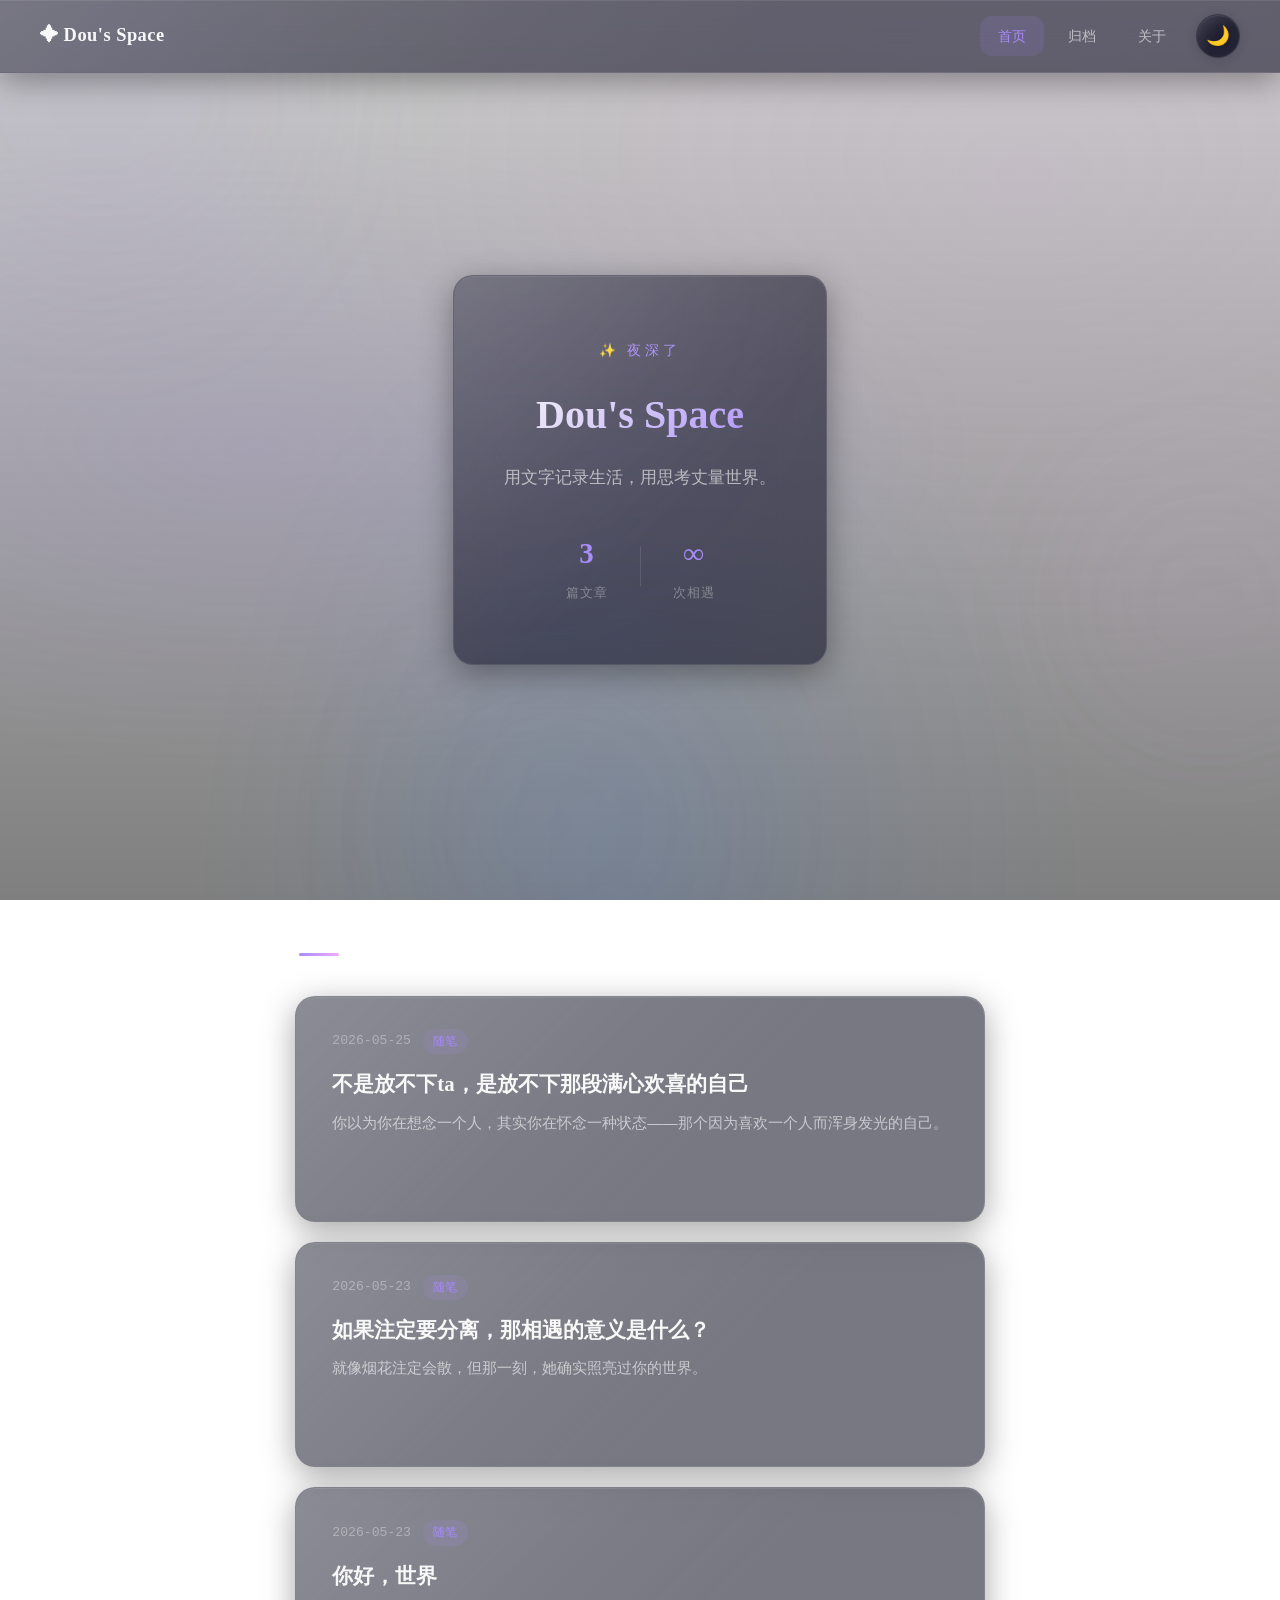
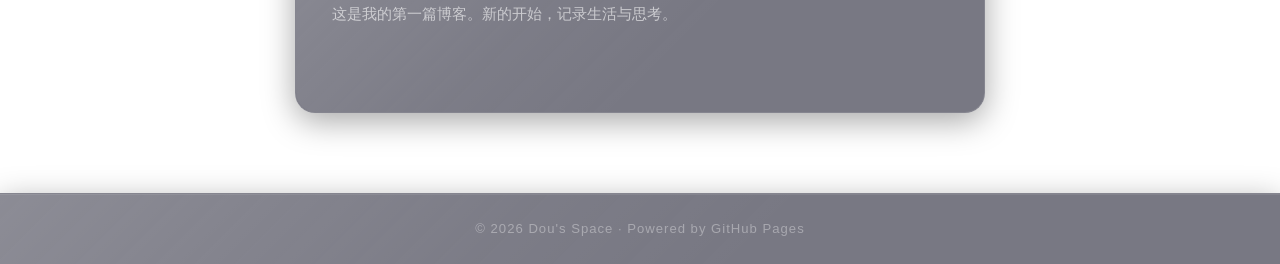
==== commit e750fb42: "revert: 恢复首页原始内容" ====
--- a/index.html
+++ b/index.html
@@ -8,6 +8,7 @@
   <link rel="alternate" type="application/rss+xml" title="RSS" href="/feed.xml">
 </head>
 <body>
+  <!-- Background -->
   <div class="bg-wrapper">
     <div class="bg-image"></div>
     <div class="bg-gradient"></div>
@@ -18,6 +19,7 @@
     </div>
   </div>
 
+  <!-- Navigation -->
   <nav class="nav glass">
     <a href="/" class="nav-logo">✦ Dou's Space</a>
     <div class="nav-right">
@@ -32,11 +34,12 @@
     </div>
   </nav>
 
+  <!-- Hero -->
   <header class="hero">
     <div class="hero-content glass-card">
       <p class="hero-date hero-greeting">✦ Welcome</p>
       <h1 class="hero-title">Dou's Space</h1>
-      <p class="hero-subtitle">一个初三学生的小小角落，记录成长与思考。</p>
+      <p class="hero-subtitle">用文字记录生活，用思考丈量世界。</p>
       <div class="hero-stats">
         <div class="stat">
           <span class="stat-number">3</span>
@@ -51,6 +54,7 @@
     </div>
   </header>
 
+  <!-- Articles -->
   <main class="container">
     <section class="section-header">
       <h2 class="section-title">最近的文字</h2>
@@ -59,15 +63,15 @@
 
     <div class="articles-grid">
       <!-- new-post-insert -->
-      <article class="article-card glass-card" data-href="/posts/zhongkao-countdown">
+      <article class="article-card glass-card" data-href="/posts/not-letting-go-of-them">
         <div class="article-meta">
           <span class="article-date">2026-05-25</span>
           <span class="article-tag">随笔</span>
         </div>
-        <h3 class="article-title"><a href="/posts/zhongkao-countdown">中考倒计时，我反而没那么慌了</a></h3>
-        <p class="article-excerpt">黑板上的倒计时数字越来越小，但我发现，真正让人安心的不是"准备好了"，而是"我没有放弃"。</p>
+        <h3 class="article-title"><a href="/posts/not-letting-go-of-them">不是放不下ta，是放不下那段满心欢喜的自己</a></h3>
+        <p class="article-excerpt">你以为你在想念一个人，其实你在怀念一种状态——那个因为喜欢一个人而浑身发光的自己。</p>
         <div class="article-footer">
-          <a href="/posts/zhongkao-countdown" class="read-more">阅读全文 →</a>
+          <a href="/posts/not-letting-go-of-them" class="read-more">阅读全文 →</a>
         </div>
       </article>
 
@@ -76,8 +80,8 @@
           <span class="article-date">2026-05-23</span>
           <span class="article-tag">随笔</span>
         </div>
-        <h3 class="article-title"><a href="/posts/if-separation-is-inevitable">毕业在即，我们终将各奔东西</a></h3>
-        <p class="article-excerpt">三年转眼就过去了，那些一起罚站、一起抄作业的日子，以后想起来一定会笑吧。</p>
+        <h3 class="article-title"><a href="/posts/if-separation-is-inevitable">如果注定要分离，那相遇的意义是什么？</a></h3>
+        <p class="article-excerpt">就像烟花注定会散，但那一刻，她确实照亮过你的世界。</p>
         <div class="article-footer">
           <a href="/posts/if-separation-is-inevitable" class="read-more">阅读全文 →</a>
         </div>
@@ -97,6 +101,7 @@
     </div>
   </main>
 
+  <!-- Footer -->
   <footer class="footer glass">
     <p>&copy; 2026 Dou's Space · Powered by GitHub Pages</p>
   </footer>
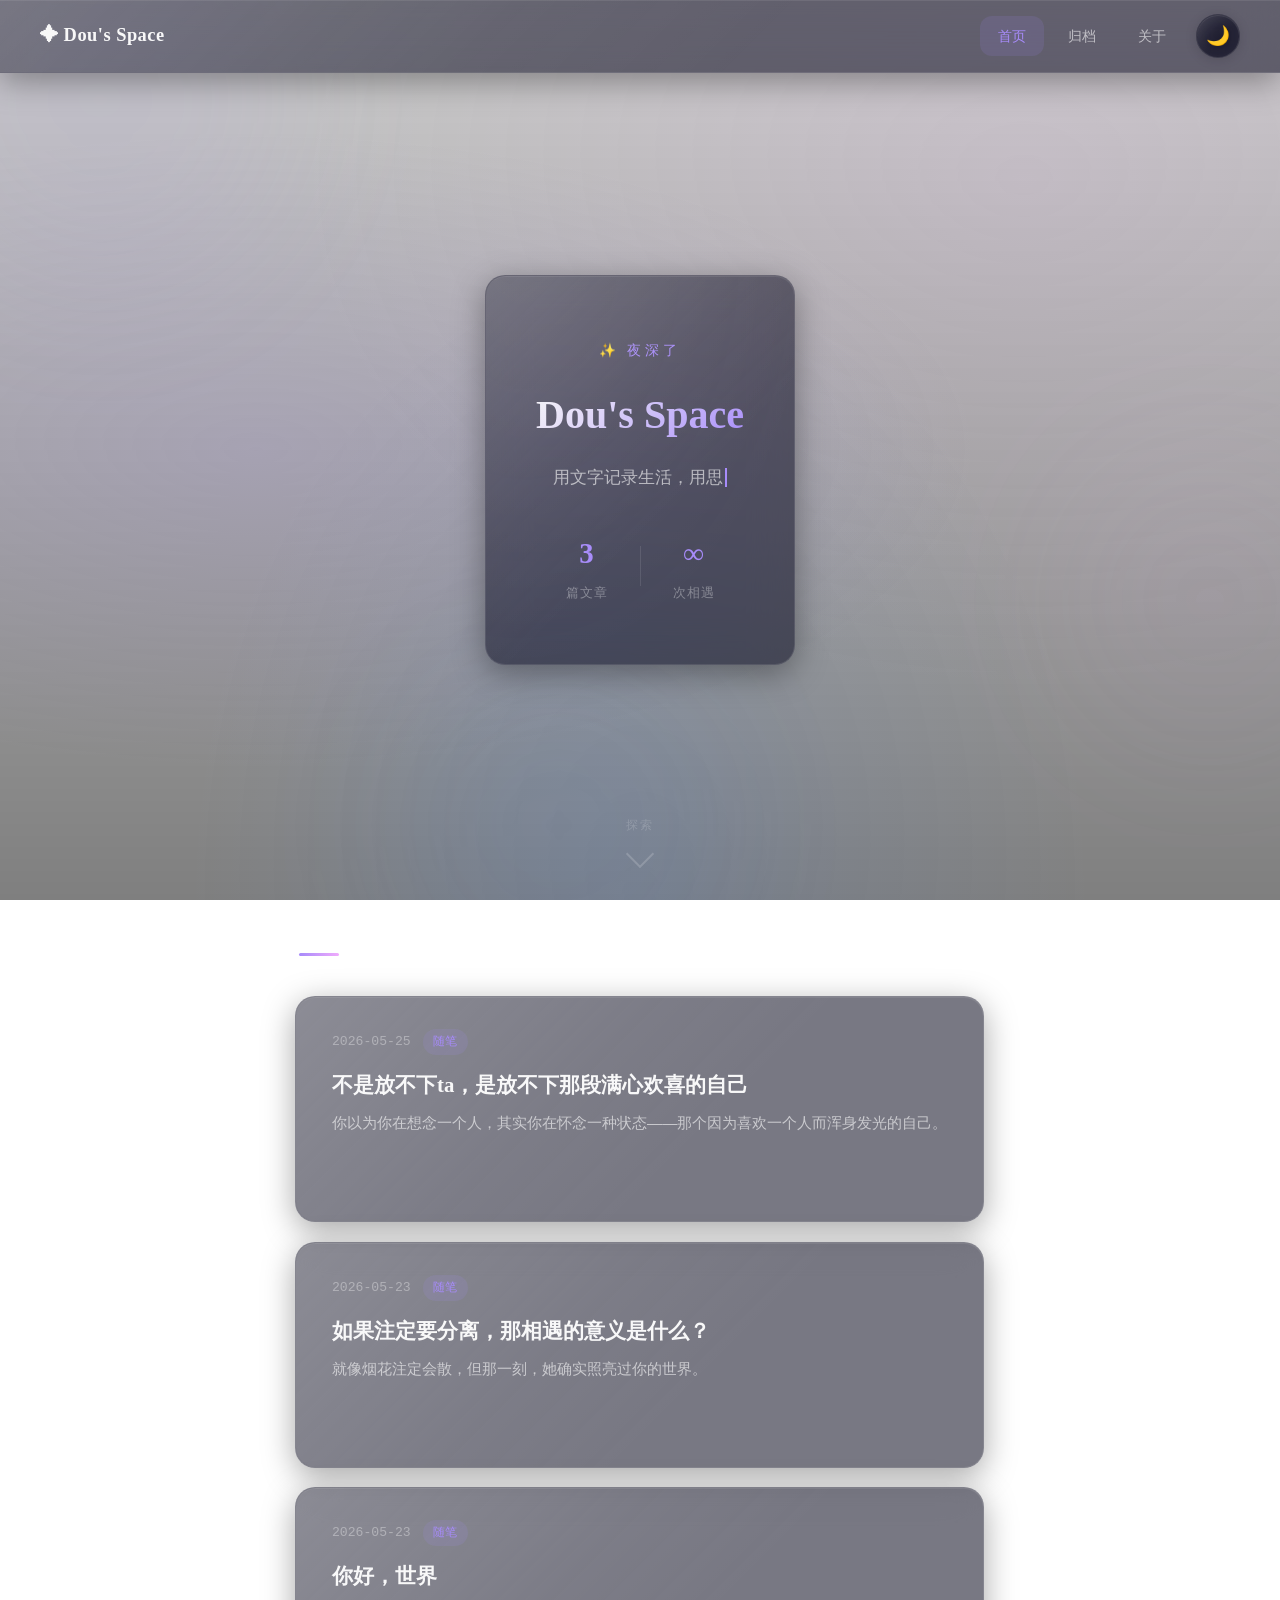
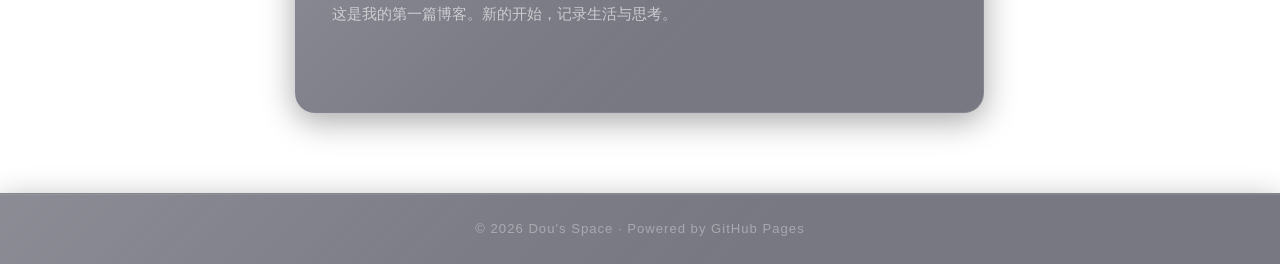
==== commit 926bb400: "ui: 移动端汉堡菜单、滚动指示器、打字机效果、卡片交错动画 - 添加移动端汉堡菜单（含侧滑面板和遮罩层） - Hero 区添加向下滚动指示器（点击/自动隐藏） - Hero 副标题打字机效果（逐字显" ====
--- a/index.html
+++ b/index.html
@@ -23,7 +23,7 @@
   <nav class="nav glass">
     <a href="/" class="nav-logo">✦ Dou's Space</a>
     <div class="nav-right">
-      <div class="nav-links">
+      <div class="nav-links" id="navLinks">
         <a href="/" class="nav-link active">首页</a>
         <a href="/archive" class="nav-link">归档</a>
         <a href="/about" class="nav-link">关于</a>
@@ -31,8 +31,12 @@
       <button class="theme-toggle" aria-label="切换主题">
         <span class="theme-toggle-icon">🌙</span>
       </button>
+      <button class="hamburger" id="hamburger" aria-label="菜单">
+        <span></span><span></span><span></span>
+      </button>
     </div>
   </nav>
+  <div class="nav-overlay" id="navOverlay"></div>
 
   <!-- Hero -->
   <header class="hero">
@@ -51,6 +55,10 @@
           <span class="stat-label">次相遇</span>
         </div>
       </div>
+    </div>
+    <div class="scroll-indicator" id="scrollIndicator">
+      <span class="scroll-indicator-text">探索</span>
+      <div class="scroll-indicator-arrow"></div>
     </div>
   </header>
 
--- a/style.css
+++ b/style.css
@@ -385,6 +385,7 @@
   align-items: center;
   justify-content: center;
   padding: 120px 24px 80px;
+  position: relative;
 }
 
 .hero-content {
@@ -626,6 +627,28 @@
   opacity: 1;
 }
 
+/* Staggered entrance animation */
+.article-card:nth-child(1) { animation-delay: 0s; }
+.article-card:nth-child(2) { animation-delay: 0.12s; }
+.article-card:nth-child(3) { animation-delay: 0.24s; }
+.article-card:nth-child(4) { animation-delay: 0.36s; }
+
+@keyframes cardSlideIn {
+  from {
+    opacity: 0;
+    transform: translateY(30px) scale(0.97);
+  }
+  to {
+    opacity: 1;
+    transform: translateY(0) scale(1);
+  }
+}
+
+.articles-grid .article-card {
+  opacity: 0;
+  animation: cardSlideIn 0.6s cubic-bezier(0.34, 1.56, 0.64, 1) forwards;
+}
+
 @keyframes pulse-glow {
   0%, 100% { box-shadow: 0 2px 12px var(--accent-glow); }
   50% { box-shadow: 0 4px 20px var(--accent-glow), 0 0 30px rgba(167, 139, 250, 0.15); }
@@ -1171,6 +1194,121 @@
 /* Theme transition */
 .theme-transitioning * {
   transition: background 0.5s ease, color 0.5s ease, border-color 0.5s ease, box-shadow 0.5s ease !important;
+}
+
+/* ============================================
+   Mobile Hamburger Menu
+   ============================================ */
+.hamburger {
+  display: none;
+  flex-direction: column;
+  justify-content: center;
+  gap: 5px;
+  width: 44px;
+  height: 44px;
+  border: 1px solid var(--glass-border);
+  border-radius: 50%;
+  background: var(--glass-bg);
+  backdrop-filter: blur(12px);
+  -webkit-backdrop-filter: blur(12px);
+  cursor: pointer;
+  padding: 12px;
+  transition: all 0.3s ease;
+  position: relative;
+  flex-shrink: 0;
+}
+
+.hamburger::before {
+  content: '';
+  position: absolute;
+  inset: 0;
+  border-radius: inherit;
+  background: var(--glass-highlight);
+  pointer-events: none;
+}
+
+.hamburger span {
+  display: block;
+  width: 100%;
+  height: 2px;
+  background: var(--text-primary);
+  border-radius: 2px;
+  transition: all 0.3s cubic-bezier(0.34, 1.56, 0.64, 1);
+  position: relative;
+  z-index: 2;
+}
+
+.hamburger.active span:nth-child(1) {
+  transform: rotate(45deg) translate(5px, 5px);
+}
+
+.hamburger.active span:nth-child(2) {
+  opacity: 0;
+  transform: scaleX(0);
+}
+
+.hamburger.active span:nth-child(3) {
+  transform: rotate(-45deg) translate(5px, -5px);
+}
+
+/* ============================================
+   Scroll Indicator
+   ============================================ */
+.scroll-indicator {
+  position: absolute;
+  bottom: 36px;
+  left: 50%;
+  transform: translateX(-50%);
+  display: flex;
+  flex-direction: column;
+  align-items: center;
+  gap: 8px;
+  opacity: 0.5;
+  animation: scroll-bounce 2s ease-in-out infinite;
+  transition: opacity 0.3s ease;
+  cursor: pointer;
+}
+
+.scroll-indicator:hover {
+  opacity: 0.85;
+}
+
+.scroll-indicator-text {
+  font-size: 0.72rem;
+  color: var(--text-dim);
+  letter-spacing: 2px;
+  text-transform: uppercase;
+}
+
+.scroll-indicator-arrow {
+  width: 20px;
+  height: 20px;
+  border-right: 2px solid var(--text-dim);
+  border-bottom: 2px solid var(--text-dim);
+  transform: rotate(45deg);
+}
+
+@keyframes scroll-bounce {
+  0%, 100% { transform: translateX(-50%) translateY(0); }
+  50% { transform: translateX(-50%) translateY(10px); }
+}
+
+/* ============================================
+   Typing Cursor
+   ============================================ */
+.typing-cursor {
+  display: inline-block;
+  width: 2px;
+  height: 1.1em;
+  background: var(--accent);
+  margin-left: 2px;
+  vertical-align: text-bottom;
+  animation: blink-cursor 0.8s step-end infinite;
+}
+
+@keyframes blink-cursor {
+  0%, 100% { opacity: 1; }
+  50% { opacity: 0; }
 }
 
 /* ============================================
@@ -1202,12 +1340,61 @@
   .timeline { padding: 28px 24px; }
   .stat-number { font-size: 1.4rem; }
   .theme-toggle { width: 38px; height: 38px; font-size: 1rem; }
+
+  /* Mobile nav: hide links by default, show on toggle */
+  .hamburger { display: flex; }
+  .nav-links {
+    position: fixed;
+    top: 0;
+    right: 0;
+    width: min(280px, 75vw);
+    height: 100vh;
+    flex-direction: column;
+    background: var(--glass-bg-heavy);
+    backdrop-filter: blur(30px) saturate(1.6);
+    -webkit-backdrop-filter: blur(30px) saturate(1.6);
+    border-left: 1px solid var(--glass-border);
+    padding: 100px 32px 40px;
+    gap: 4px;
+    transform: translateX(100%);
+    transition: transform 0.4s cubic-bezier(0.34, 1.56, 0.64, 1);
+    z-index: 99;
+    box-shadow: -8px 0 32px rgba(0, 0, 0, 0.3);
+  }
+  .nav-links.open {
+    transform: translateX(0);
+  }
+  .nav-link {
+    padding: 14px 20px;
+    font-size: 1rem;
+    border-radius: var(--radius-sm);
+  }
+
+  /* Mobile: always show read-more */
+  .article-card .read-more {
+    opacity: 1;
+    transform: translateX(0);
+  }
+
+  /* Overlay when menu open */
+  .nav-overlay {
+    display: none;
+    position: fixed;
+    inset: 0;
+    background: rgba(0, 0, 0, 0.4);
+    z-index: 98;
+    opacity: 0;
+    transition: opacity 0.3s ease;
+  }
+  .nav-overlay.open {
+    display: block;
+    opacity: 1;
+  }
 }
 
 @media (max-width: 480px) {
   .hero-title { font-size: 1.4rem; }
   .nav-logo { font-size: 1rem; }
-  .nav-link { padding: 6px 12px; font-size: 0.82rem; }
   .archive-item { flex-direction: column; gap: 0.25rem; }
 }
 
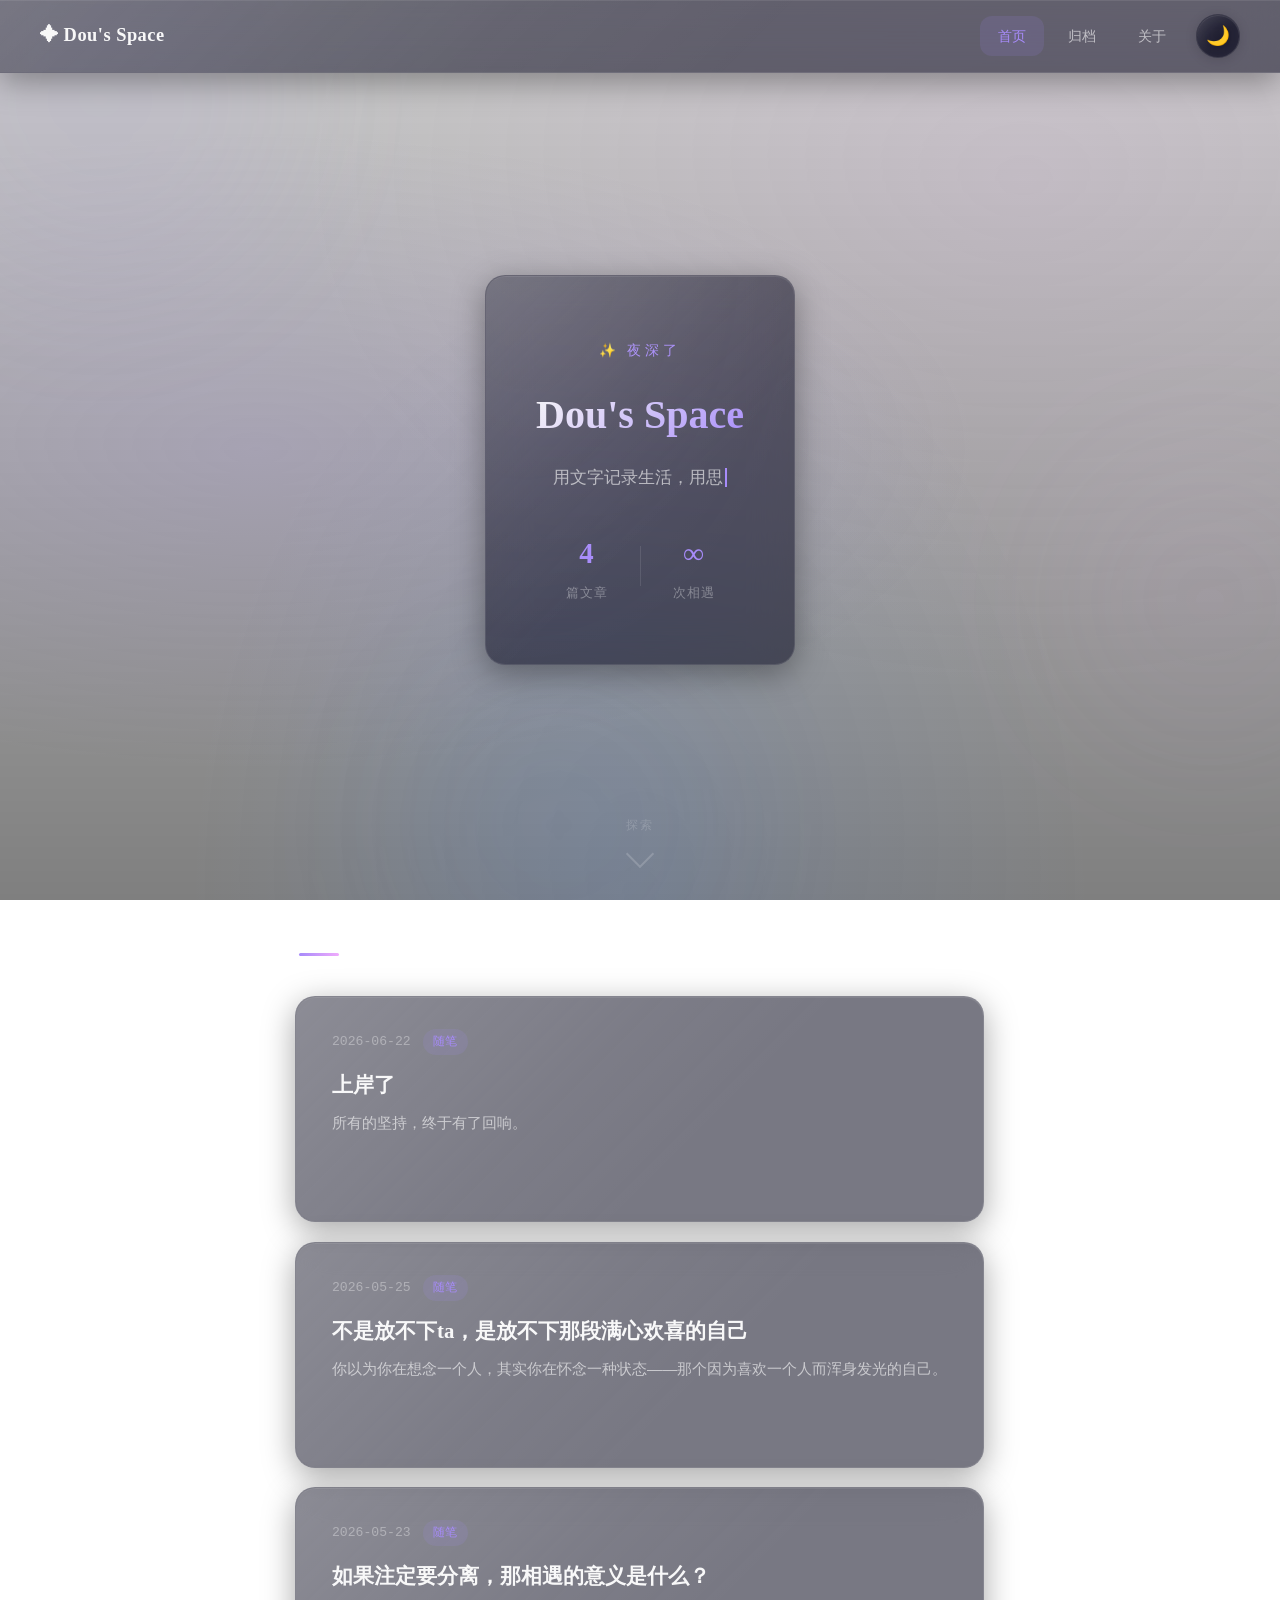
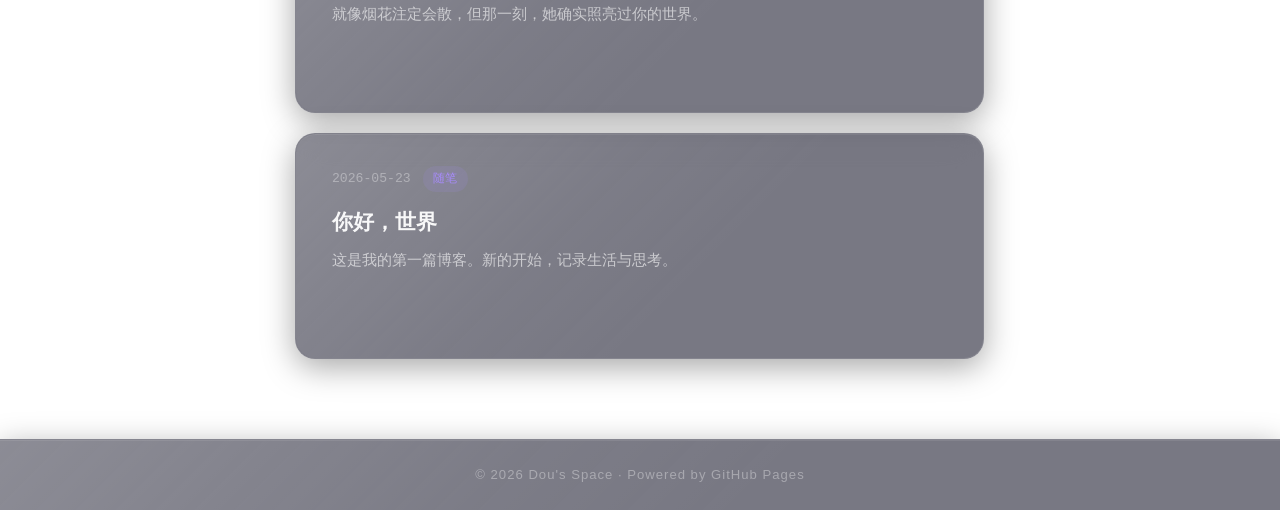
==== commit 5f49f7e3: "post: 上岸了" ====
--- a/index.html
+++ b/index.html
@@ -46,7 +46,7 @@
       <p class="hero-subtitle">用文字记录生活，用思考丈量世界。</p>
       <div class="hero-stats">
         <div class="stat">
-          <span class="stat-number">3</span>
+          <span class="stat-number">4</span>
           <span class="stat-label">篇文章</span>
         </div>
         <div class="stat-divider"></div>
@@ -71,6 +71,18 @@
 
     <div class="articles-grid">
       <!-- new-post-insert -->
+
+      <article class="article-card glass-card" data-href="/posts/congratulations">
+        <div class="article-meta">
+          <span class="article-date">2026-06-22</span>
+          <span class="article-tag">随笔</span>
+        </div>
+        <h3 class="article-title"><a href="/posts/congratulations">上岸了</a></h3>
+        <p class="article-excerpt">所有的坚持，终于有了回响。</p>
+        <div class="article-footer">
+          <a href="/posts/congratulations" class="read-more">阅读全文 →</a>
+        </div>
+      </article>
       <article class="article-card glass-card" data-href="/posts/not-letting-go-of-them">
         <div class="article-meta">
           <span class="article-date">2026-05-25</span>
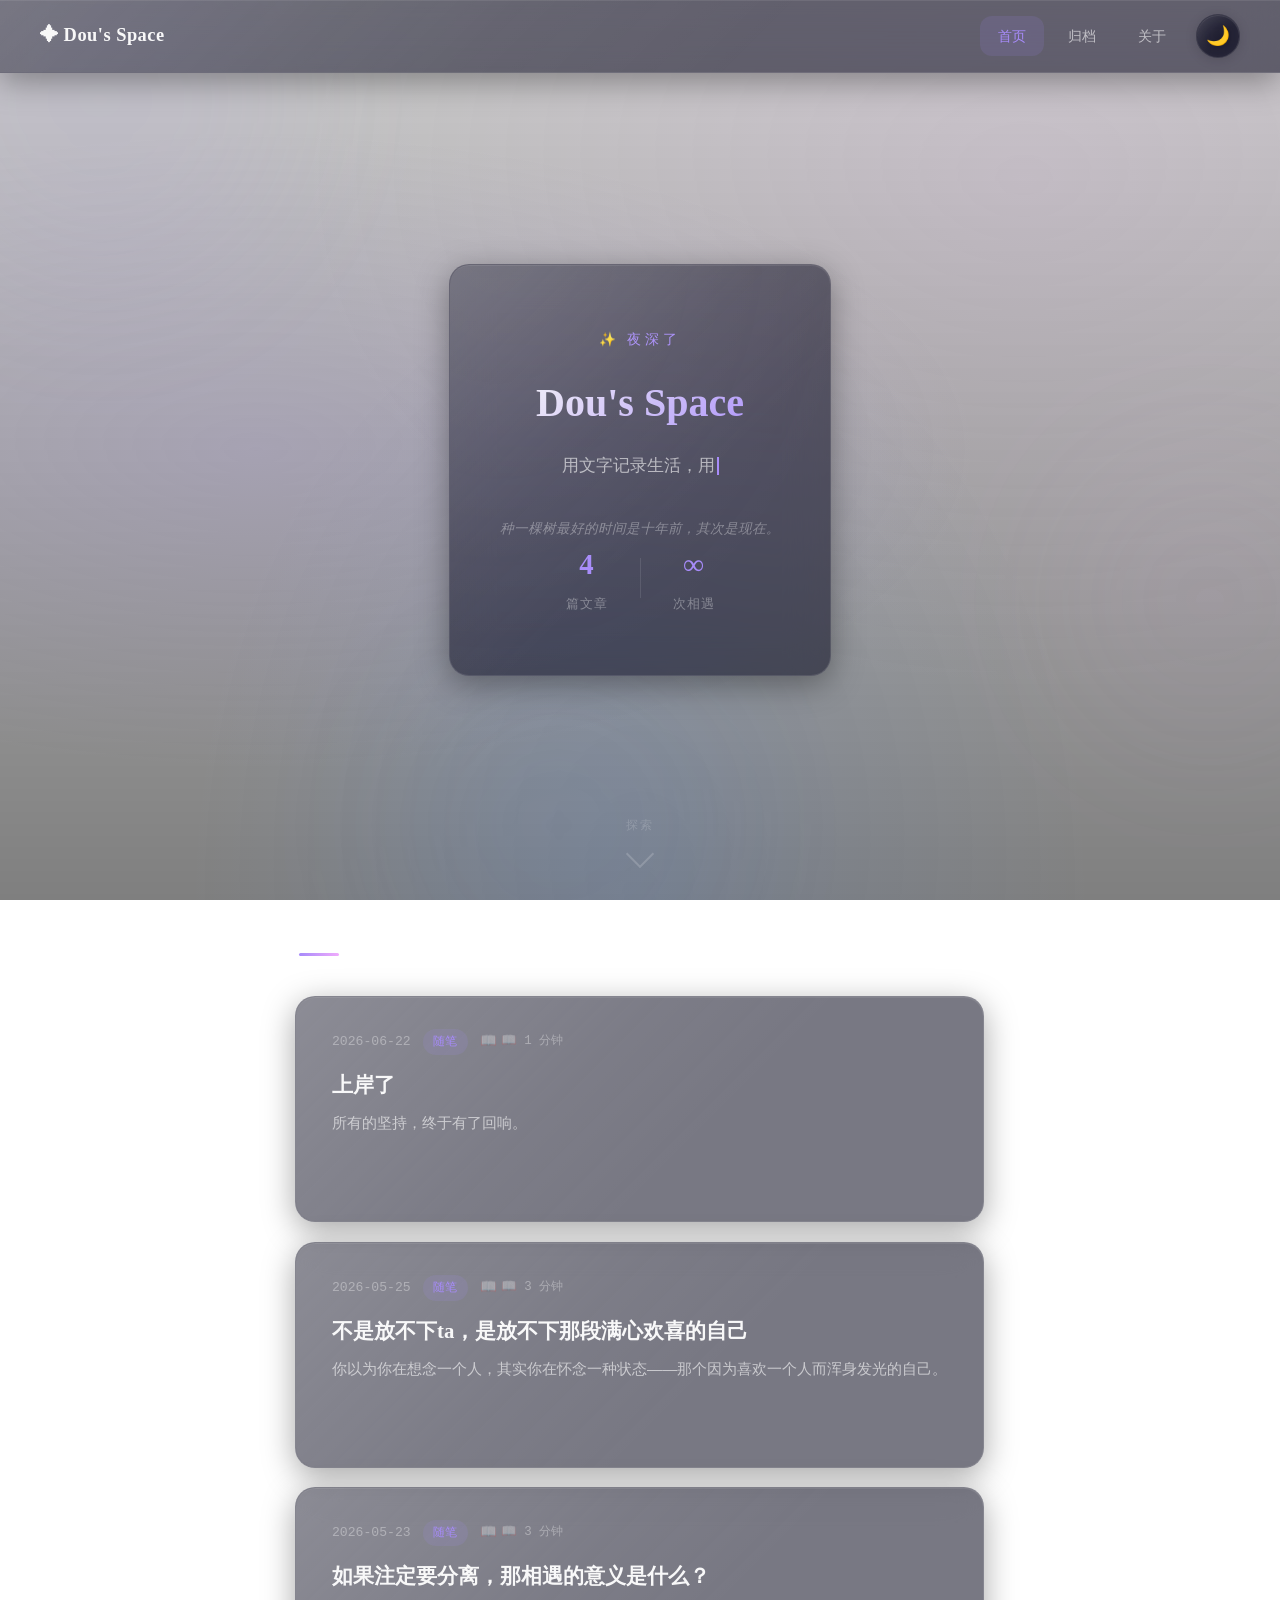
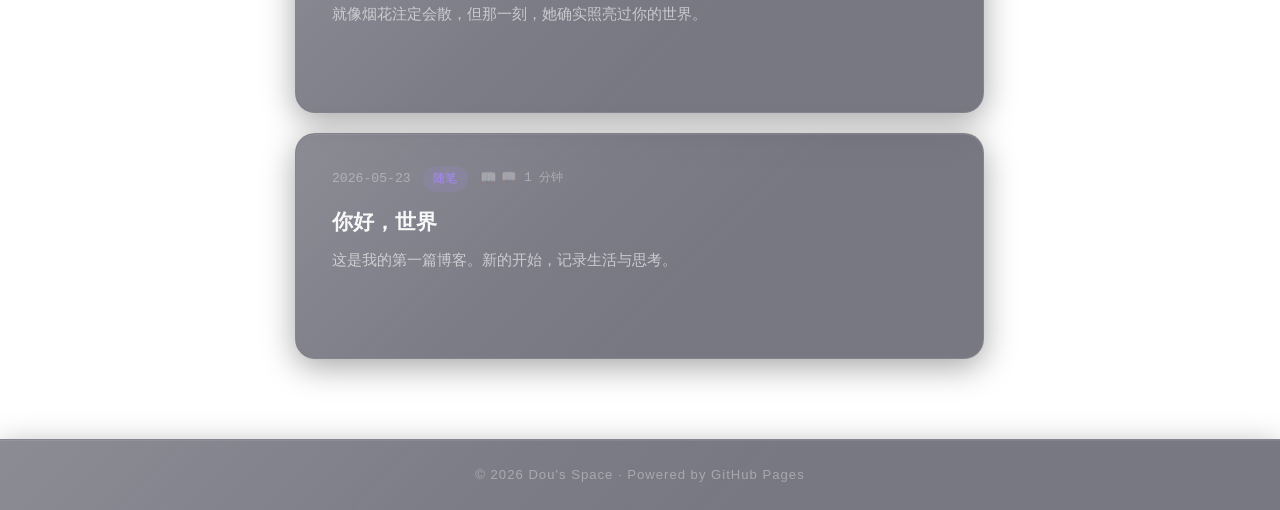
==== commit 2bfa7faf: "ui: favicon, OG tags, RSS, 阅读时间, 前后导航, 随机一言, 社交链接 - 添加 SVG favicon - 所有页面添加 Open Graph + Twitter Car" ====
--- a/index.html
+++ b/index.html
@@ -4,8 +4,16 @@
   <meta charset="UTF-8">
   <meta name="viewport" content="width=device-width, initial-scale=1.0">
   <title>Dou's Space</title>
+  <link rel="icon" href="/favicon.svg" type="image/svg+xml">
+  <link rel="alternate" type="application/rss+xml" title="RSS" href="/feed.xml">
+  <meta name="description" content="用文字记录生活，用思考丈量世界。">
+  <meta property="og:title" content="Dou's Space">
+  <meta property="og:description" content="用文字记录生活，用思考丈量世界。">
+  <meta property="og:type" content="website">
+  <meta property="og:url" content="https://zhzxyw.space/">
+  <meta property="og:site_name" content="Dou's Space">
+  <meta name="twitter:card" content="summary">
   <link rel="stylesheet" href="style.css">
-  <link rel="alternate" type="application/rss+xml" title="RSS" href="/feed.xml">
 </head>
 <body>
   <!-- Background -->
@@ -44,6 +52,7 @@
       <p class="hero-date hero-greeting">✦ Welcome</p>
       <h1 class="hero-title">Dou's Space</h1>
       <p class="hero-subtitle">用文字记录生活，用思考丈量世界。</p>
+      <p class="hero-quote" id="heroQuote"></p>
       <div class="hero-stats">
         <div class="stat">
           <span class="stat-number">4</span>
@@ -76,6 +85,7 @@
         <div class="article-meta">
           <span class="article-date">2026-06-22</span>
           <span class="article-tag">随笔</span>
+          <span class="reading-time">📖 1 分钟</span>
         </div>
         <h3 class="article-title"><a href="/posts/congratulations">上岸了</a></h3>
         <p class="article-excerpt">所有的坚持，终于有了回响。</p>
@@ -87,6 +97,7 @@
         <div class="article-meta">
           <span class="article-date">2026-05-25</span>
           <span class="article-tag">随笔</span>
+          <span class="reading-time">📖 3 分钟</span>
         </div>
         <h3 class="article-title"><a href="/posts/not-letting-go-of-them">不是放不下ta，是放不下那段满心欢喜的自己</a></h3>
         <p class="article-excerpt">你以为你在想念一个人，其实你在怀念一种状态——那个因为喜欢一个人而浑身发光的自己。</p>
@@ -99,6 +110,7 @@
         <div class="article-meta">
           <span class="article-date">2026-05-23</span>
           <span class="article-tag">随笔</span>
+          <span class="reading-time">📖 3 分钟</span>
         </div>
         <h3 class="article-title"><a href="/posts/if-separation-is-inevitable">如果注定要分离，那相遇的意义是什么？</a></h3>
         <p class="article-excerpt">就像烟花注定会散，但那一刻，她确实照亮过你的世界。</p>
@@ -111,6 +123,7 @@
         <div class="article-meta">
           <span class="article-date">2026-05-23</span>
           <span class="article-tag">随笔</span>
+          <span class="reading-time">📖 1 分钟</span>
         </div>
         <h3 class="article-title"><a href="/posts/hello-world">你好，世界</a></h3>
         <p class="article-excerpt">这是我的第一篇博客。新的开始，记录生活与思考。</p>
--- a/style.css
+++ b/style.css
@@ -783,6 +783,85 @@
 
 .back-link {
   margin-bottom: 60px;
+}
+
+/* Prev/Next Navigation */
+.post-nav {
+  display: flex;
+  gap: 16px;
+  margin-bottom: 24px;
+}
+
+.post-nav-link {
+  flex: 1;
+  padding: 20px 24px;
+  border-radius: var(--radius);
+  text-decoration: none;
+  color: var(--text-primary);
+  background: var(--glass-bg);
+  backdrop-filter: blur(var(--glass-blur)) saturate(1.4);
+  -webkit-backdrop-filter: blur(var(--glass-blur)) saturate(1.4);
+  border: 1px solid var(--glass-border);
+  box-shadow: var(--glass-shadow), var(--glass-inner-glow);
+  transition: all 0.3s cubic-bezier(0.34, 1.56, 0.64, 1);
+  position: relative;
+  overflow: hidden;
+  min-width: 0;
+}
+
+.post-nav-link::before {
+  content: '';
+  position: absolute;
+  inset: 0;
+  border-radius: inherit;
+  background: var(--glass-highlight);
+  pointer-events: none;
+}
+
+.post-nav-link:hover {
+  transform: translateY(-2px);
+  border-color: rgba(255, 255, 255, 0.18);
+  box-shadow: 0 8px 32px var(--accent-glow), var(--glass-inner-glow);
+  opacity: 1;
+}
+
+.post-nav-label {
+  display: block;
+  font-size: 0.75rem;
+  color: var(--text-dim);
+  letter-spacing: 1px;
+  text-transform: uppercase;
+  margin-bottom: 6px;
+}
+
+.post-nav-title {
+  display: block;
+  font-family: var(--font-serif);
+  font-size: 0.95rem;
+  font-weight: 600;
+  line-height: 1.4;
+  overflow: hidden;
+  text-overflow: ellipsis;
+  white-space: nowrap;
+}
+
+.post-nav-link.next {
+  text-align: right;
+}
+
+/* Hero Quote */
+.hero-quote {
+  font-size: 0.85rem;
+  color: var(--text-dim);
+  font-style: italic;
+  margin-top: 20px;
+  min-height: 1.5em;
+  transition: color 0.4s ease;
+}
+
+@media (max-width: 768px) {
+  .post-nav { flex-direction: column; }
+  .post-nav-link.next { text-align: left; }
 }
 
 .back-button {
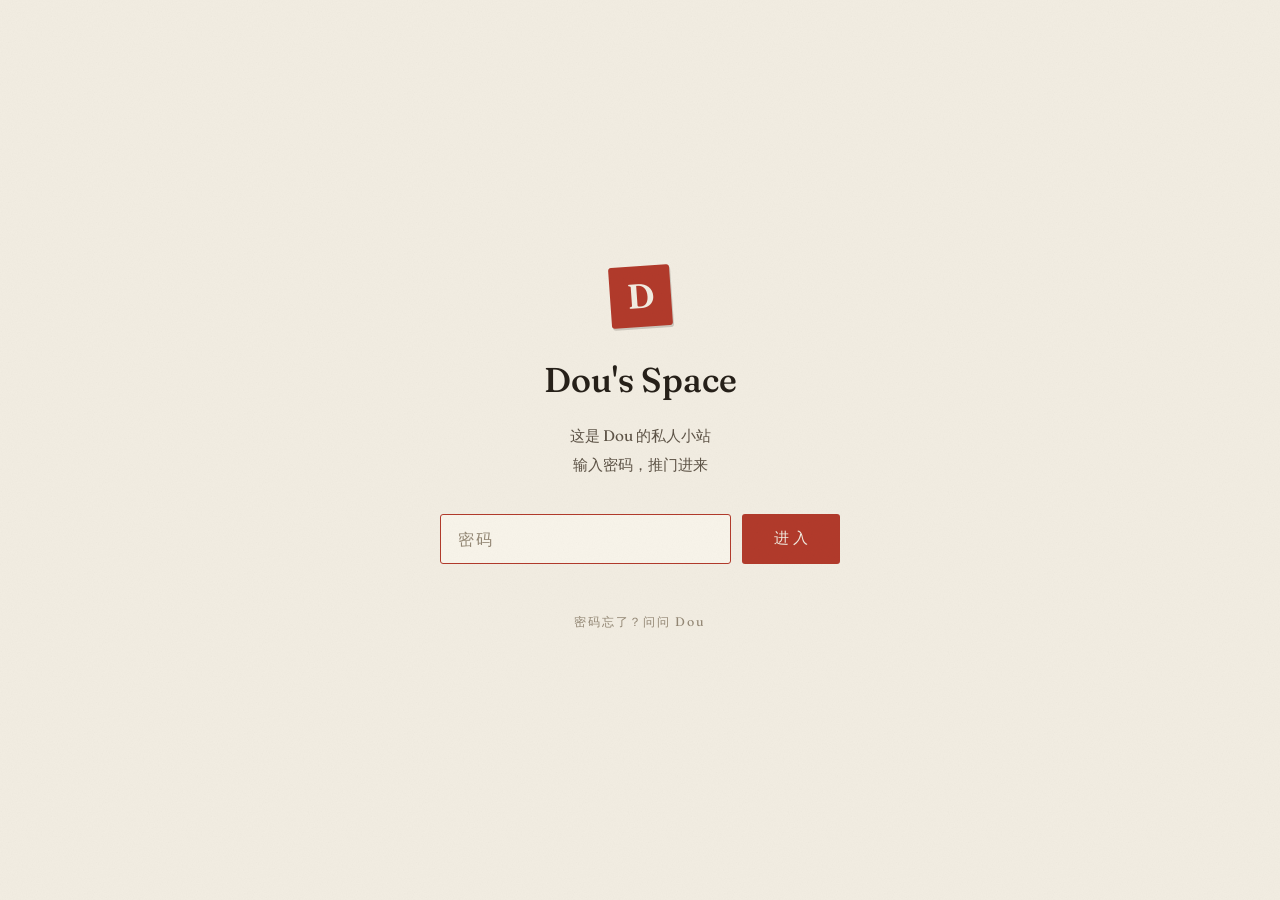
==== commit 2b6a1296: "ui: 纸上墨设计重构 · 密码门禁 · 夜墨主题 - 全站重设计：暖纸/墨字/朱砂印编辑部风格，替换液态玻璃 - 自托管 Fraunces 衬线字体，中文书籍式排版 - 新增密码门禁 lock.js" ====
--- a/index.html
+++ b/index.html
@@ -1,8 +1,9 @@
 <!DOCTYPE html>
-<html lang="zh-CN">
+<html lang="zh-CN" class="locked">
 <head>
   <meta charset="UTF-8">
   <meta name="viewport" content="width=device-width, initial-scale=1.0">
+  <script>try{if(localStorage.getItem('dou-unlocked-v1'))document.documentElement.classList.remove('locked')}catch(e){}</script>
   <title>Dou's Space</title>
   <link rel="icon" href="/favicon.svg" type="image/svg+xml">
   <link rel="alternate" type="application/rss+xml" title="RSS" href="/feed.xml">
@@ -13,132 +14,95 @@
   <meta property="og:url" content="https://zhzxyw.space/">
   <meta property="og:site_name" content="Dou's Space">
   <meta name="twitter:card" content="summary">
-  <link rel="stylesheet" href="style.css">
+  <link rel="stylesheet" href="/style.css">
 </head>
 <body>
-  <!-- Background -->
-  <div class="bg-wrapper">
-    <div class="bg-image"></div>
-    <div class="bg-gradient"></div>
-    <div class="floating-orbs">
-      <div class="orb orb-1"></div>
-      <div class="orb orb-2"></div>
-      <div class="orb orb-3"></div>
-    </div>
-  </div>
-
-  <!-- Navigation -->
-  <nav class="nav glass">
-    <a href="/" class="nav-logo">✦ Dou's Space</a>
-    <div class="nav-right">
-      <div class="nav-links" id="navLinks">
-        <a href="/" class="nav-link active">首页</a>
-        <a href="/archive" class="nav-link">归档</a>
-        <a href="/about" class="nav-link">关于</a>
-      </div>
-      <button class="theme-toggle" aria-label="切换主题">
-        <span class="theme-toggle-icon">🌙</span>
+  <header class="site-nav" id="siteNav">
+    <a class="brand" href="/">
+      <span class="brand-seal" aria-hidden="true">D</span>
+      <span class="brand-name">Dou's Space</span>
+    </a>
+    <nav class="nav-menu" id="navMenu">
+        <a class="nav-link active" href="/">首页</a>
+        <a class="nav-link" href="/archive">归档</a>
+        <a class="nav-link" href="/about">关于</a>
+    </nav>
+    <div class="nav-actions">
+      <button class="theme-toggle" id="themeToggle" aria-label="切换主题">
+        <span class="theme-toggle-label">夜</span>
       </button>
-      <button class="hamburger" id="hamburger" aria-label="菜单">
-        <span></span><span></span><span></span>
+      <button class="hamburger" id="hamburger" aria-label="菜单" aria-expanded="false">
+        <span></span><span></span>
       </button>
     </div>
-  </nav>
-  <div class="nav-overlay" id="navOverlay"></div>
-
-  <!-- Hero -->
-  <header class="hero">
-    <div class="hero-content glass-card">
-      <p class="hero-date hero-greeting">✦ Welcome</p>
-      <h1 class="hero-title">Dou's Space</h1>
-      <p class="hero-subtitle">用文字记录生活，用思考丈量世界。</p>
-      <p class="hero-quote" id="heroQuote"></p>
-      <div class="hero-stats">
-        <div class="stat">
-          <span class="stat-number">4</span>
-          <span class="stat-label">篇文章</span>
-        </div>
-        <div class="stat-divider"></div>
-        <div class="stat">
-          <span class="stat-number">∞</span>
-          <span class="stat-label">次相遇</span>
-        </div>
-      </div>
-    </div>
-    <div class="scroll-indicator" id="scrollIndicator">
-      <span class="scroll-indicator-text">探索</span>
-      <div class="scroll-indicator-arrow"></div>
-    </div>
   </header>
-
-  <!-- Articles -->
-  <main class="container">
-    <section class="section-header">
-      <h2 class="section-title">最近的文字</h2>
-      <div class="section-line"></div>
+  <main class="wrap">
+    <section class="hero">
+      <p class="hero-kicker"><span id="greeting">欢迎</span><span class="dot">·</span><span id="heroDate"></span></p>
+      <h1 class="hero-title">Dou's<span class="hero-title-line2">Space</span></h1>
+      <p class="hero-tagline"><span id="heroTagline">用文字记录生活，用思考丈量世界。</span></p>
+      <blockquote class="hero-quote"><p id="heroQuote">生活不是等待暴风雨过去，而是学会在雨中翩翩起舞。</p></blockquote>
+      <p class="hero-stats"><b id="postCount">04</b>篇文字<span class="dot">·</span><b>∞</b>次相遇</p>
     </section>
 
-    <div class="articles-grid">
-      <!-- new-post-insert -->
-
-      <article class="article-card glass-card" data-href="/posts/congratulations">
-        <div class="article-meta">
-          <span class="article-date">2026-06-22</span>
-          <span class="article-tag">随笔</span>
-          <span class="reading-time">📖 1 分钟</span>
-        </div>
-        <h3 class="article-title"><a href="/posts/congratulations">上岸了</a></h3>
-        <p class="article-excerpt">所有的坚持，终于有了回响。</p>
-        <div class="article-footer">
-          <a href="/posts/congratulations" class="read-more">阅读全文 →</a>
-        </div>
-      </article>
-      <article class="article-card glass-card" data-href="/posts/not-letting-go-of-them">
-        <div class="article-meta">
-          <span class="article-date">2026-05-25</span>
-          <span class="article-tag">随笔</span>
-          <span class="reading-time">📖 3 分钟</span>
-        </div>
-        <h3 class="article-title"><a href="/posts/not-letting-go-of-them">不是放不下ta，是放不下那段满心欢喜的自己</a></h3>
-        <p class="article-excerpt">你以为你在想念一个人，其实你在怀念一种状态——那个因为喜欢一个人而浑身发光的自己。</p>
-        <div class="article-footer">
-          <a href="/posts/not-letting-go-of-them" class="read-more">阅读全文 →</a>
-        </div>
-      </article>
-
-      <article class="article-card glass-card" data-href="/posts/if-separation-is-inevitable">
-        <div class="article-meta">
-          <span class="article-date">2026-05-23</span>
-          <span class="article-tag">随笔</span>
-          <span class="reading-time">📖 3 分钟</span>
-        </div>
-        <h3 class="article-title"><a href="/posts/if-separation-is-inevitable">如果注定要分离，那相遇的意义是什么？</a></h3>
-        <p class="article-excerpt">就像烟花注定会散，但那一刻，她确实照亮过你的世界。</p>
-        <div class="article-footer">
-          <a href="/posts/if-separation-is-inevitable" class="read-more">阅读全文 →</a>
-        </div>
-      </article>
-
-      <article class="article-card glass-card" data-href="/posts/hello-world">
-        <div class="article-meta">
-          <span class="article-date">2026-05-23</span>
-          <span class="article-tag">随笔</span>
-          <span class="reading-time">📖 1 分钟</span>
-        </div>
-        <h3 class="article-title"><a href="/posts/hello-world">你好，世界</a></h3>
-        <p class="article-excerpt">这是我的第一篇博客。新的开始，记录生活与思考。</p>
-        <div class="article-footer">
-          <a href="/posts/hello-world" class="read-more">阅读全文 →</a>
-        </div>
-      </article>
-    </div>
+    <section class="post-list">
+      <div class="section-head">
+        <h2 class="section-title">最近的文字</h2>
+        <span class="section-rule" aria-hidden="true"></span>
+        <a class="section-more" href="/archive">全部归档 →</a>
+      </div>
+      <div class="post-rows">
+        <!-- new-post-insert -->
+        <a class="post-row" href="/posts/congratulations">
+          <span class="post-date">2026-06-22</span>
+          <div class="post-main">
+            <h3 class="post-title">上岸了</h3>
+            <p class="post-excerpt">所有的坚持，终于有了回响。</p>
+            <p class="post-meta">随笔 · 1 分钟阅读</p>
+          </div>
+          <span class="post-arrow" aria-hidden="true">→</span>
+        </a>
+        <a class="post-row" href="/posts/not-letting-go-of-them">
+          <span class="post-date">2026-05-25</span>
+          <div class="post-main">
+            <h3 class="post-title">不是放不下ta，是放不下那段满心欢喜的自己</h3>
+            <p class="post-excerpt">你以为你在想念一个人，其实你在怀念一种状态——那个因为喜欢一个人而浑身发光的自己。</p>
+            <p class="post-meta">随笔 · 3 分钟阅读</p>
+          </div>
+          <span class="post-arrow" aria-hidden="true">→</span>
+        </a>
+        <a class="post-row" href="/posts/if-separation-is-inevitable">
+          <span class="post-date">2026-05-23</span>
+          <div class="post-main">
+            <h3 class="post-title">如果注定要分离，那相遇的意义是什么？</h3>
+            <p class="post-excerpt">就像烟花注定会散，但那一刻，她确实照亮过你的世界。</p>
+            <p class="post-meta">随笔 · 3 分钟阅读</p>
+          </div>
+          <span class="post-arrow" aria-hidden="true">→</span>
+        </a>
+        <a class="post-row" href="/posts/hello-world">
+          <span class="post-date">2026-05-23</span>
+          <div class="post-main">
+            <h3 class="post-title">你好，世界</h3>
+            <p class="post-excerpt">这是我的第一篇博客。新的开始，记录生活与思考。</p>
+            <p class="post-meta">随笔 · 1 分钟阅读</p>
+          </div>
+          <span class="post-arrow" aria-hidden="true">→</span>
+        </a>
+      </div>
+    </section>
   </main>
-
-  <!-- Footer -->
-  <footer class="footer glass">
-    <p>&copy; 2026 Dou's Space · Powered by GitHub Pages</p>
+  <footer class="site-footer">
+    <p class="footer-copy">© 2026 Dou's Space</p>
+    <p class="footer-links">
+      <a href="/feed.xml">RSS</a>
+      <a href="https://github.com/aDou-137" target="_blank" rel="noopener">GitHub</a>
+      <button class="footer-lock" data-lock-btn>锁定本站</button>
+    </p>
+    <p class="footer-note">Powered by GitHub Pages</p>
   </footer>
-
-  <script src="script.js"></script>
+  <noscript><div class="nojs-note">本站需要启用 JavaScript 并输入访问密码。</div></noscript>
+  <script src="/lock.js"></script>
+  <script src="/script.js"></script>
 </body>
-</html>+</html>
--- a/style.css
+++ b/style.css
@@ -1,1727 +1,970 @@
 /* ============================================
-   Dou's Space - Liquid Glass Theme (Apple WWDC25)
+   Dou's Space — 纸上墨 / Ink on Paper
+   编辑部式排版：暖纸、墨字、朱砂印
    ============================================ */
 
-/* Reset & Base */
+@font-face {
+  font-family: 'Fraunces';
+  src: url('/fonts/fraunces.woff2') format('woff2');
+  font-weight: 100 900;
+  font-style: normal;
+  font-display: swap;
+}
+
+/* ---------- Reset & Base ---------- */
 *, *::before, *::after {
   margin: 0;
   padding: 0;
   box-sizing: border-box;
 }
 
-/* ============================================
-   Theme Variables
-   ============================================ */
-:root {
-  /* — Dark Theme (default) — */
-  --glass-bg: rgba(10, 10, 30, 0.55);
-  --glass-bg-heavy: rgba(10, 10, 30, 0.75);
-  --glass-border: rgba(255, 255, 255, 0.1);
-  --glass-highlight: linear-gradient(
-    135deg,
-    rgba(255, 255, 255, 0.15) 0%,
-    rgba(255, 255, 255, 0.03) 40%,
-    transparent 60%
-  );
-  --glass-shadow: 0 8px 32px rgba(0, 0, 0, 0.35);
-  --glass-inner-glow: inset 0 1px 0 rgba(255, 255, 255, 0.08);
-  --glass-blur: 20px;
-  --glass-refraction: 1.03;
-
-  --text-primary: rgba(255, 255, 255, 0.95);
-  --text-secondary: rgba(255, 255, 255, 0.6);
-  --text-dim: rgba(255, 255, 255, 0.35);
-  --accent: #a78bfa;
-  --accent-glow: rgba(167, 139, 250, 0.3);
-  --accent-soft: rgba(167, 139, 250, 0.12);
-  --warm: #f0abfc;
-
-  --bg-brightness: 0.3;
-  --bg-saturate: 0.8;
-  --orb-opacity: 0.4;
-
-  --font-serif: 'Noto Serif SC', 'Georgia', serif;
-  --font-sans: -apple-system, BlinkMacSystemFont, 'Segoe UI', 'Noto Sans SC', 'PingFang SC', sans-serif;
-  --font-mono: 'SF Mono', 'Fira Code', monospace;
-  --max-width: 900px;
-  --radius: 20px;
-  --radius-sm: 12px;
-
-  --theme-icon: '🌙';
-}
-
-/* — Light Theme — */
-[data-theme="light"] {
-  --glass-bg: rgba(255, 255, 255, 0.45);
-  --glass-bg-heavy: rgba(255, 255, 255, 0.65);
-  --glass-border: rgba(255, 255, 255, 0.5);
-  --glass-highlight: linear-gradient(
-    135deg,
-    rgba(255, 255, 255, 0.7) 0%,
-    rgba(255, 255, 255, 0.2) 40%,
-    transparent 60%
-  );
-  --glass-shadow: 0 8px 32px rgba(0, 0, 0, 0.08);
-  --glass-inner-glow: inset 0 1px 0 rgba(255, 255, 255, 0.6);
-  --glass-blur: 24px;
-
-  --text-primary: rgba(0, 0, 0, 0.88);
-  --text-secondary: rgba(0, 0, 0, 0.55);
-  --text-dim: rgba(0, 0, 0, 0.35);
-  --accent: #7c3aed;
-  --accent-glow: rgba(124, 58, 237, 0.25);
-  --accent-soft: rgba(124, 58, 237, 0.1);
-  --warm: #c026d3;
-
-  --bg-brightness: 0.85;
-  --bg-saturate: 0.6;
-  --orb-opacity: 0.25;
-}
-
 html {
   scroll-behavior: smooth;
-  font-size: 16px;
+  -webkit-text-size-adjust: 100%;
+}
+
+/* ---------- Design Tokens ---------- */
+:root {
+  /* 昼 · 纸 (default) */
+  --paper: #f2ede2;
+  --paper-hi: #f8f4ea;
+  --ink: #262019;
+  --ink-2: #5d5346;
+  --ink-3: #938774;
+  --rule: rgba(38, 32, 25, 0.16);
+  --rule-soft: rgba(38, 32, 25, 0.08);
+  --accent: #b23a2b;
+  --accent-ink: #8f2c1f;
+  --accent-soft: rgba(178, 58, 43, 0.07);
+  --shadow-stamp: 1px 2px 0 rgba(38, 32, 25, 0.18);
+
+  --font-serif: 'Fraunces', 'Songti SC', 'Noto Serif CJK SC', 'Source Han Serif SC', 'STSong', 'SimSun', serif;
+  --font-ui: 'Fraunces', -apple-system, 'PingFang SC', 'Hiragino Sans GB', 'Microsoft YaHei', 'Noto Sans CJK SC', sans-serif;
+
+  --wrap: 64rem;
+  --pad: clamp(1.25rem, 5vw, 3rem);
+  --r: 3px;
+
+  --ease-out: cubic-bezier(0.19, 1, 0.22, 1);
+  --grain-opacity: 0.055;
+  --grain-blend: multiply;
+  --theme-label: '夜';
+}
+
+/* 夜 · 墨 */
+[data-theme="dark"] {
+  --paper: #1a1611;
+  --paper-hi: #241e17;
+  --ink: #ece2cf;
+  --ink-2: #b3a68e;
+  --ink-3: #7d7261;
+  --rule: rgba(236, 226, 207, 0.16);
+  --rule-soft: rgba(236, 226, 207, 0.08);
+  --accent: #e07a63;
+  --accent-ink: #eb8f7a;
+  --accent-soft: rgba(224, 122, 99, 0.09);
+  --shadow-stamp: 1px 2px 0 rgba(0, 0, 0, 0.45);
+
+  --grain-opacity: 0.06;
+  --grain-blend: soft-light;
 }
 
 body {
-  font-family: var(--font-sans);
-  color: var(--text-primary);
-  line-height: 1.7;
+  background: var(--paper);
+  color: var(--ink);
+  font-family: var(--font-serif);
+  font-size: 1.0625rem;
+  line-height: 1.9;
+  font-optical-sizing: auto;
   min-height: 100vh;
   overflow-x: hidden;
-  -webkit-font-smoothing: antialiased;
-  display: flex;
-  flex-direction: column;
-  transition: color 0.4s ease;
-}
-
-a {
-  color: var(--accent);
-  text-decoration: none;
-  transition: opacity .15s;
-}
-a:hover { opacity: .85; }
-
-/* ============================================
-   Background
-   ============================================ */
-.bg-wrapper {
+  transition: background-color 0.5s ease, color 0.5s ease;
+}
+
+/* 纸纹 */
+body::before {
+  content: "";
   position: fixed;
   inset: 0;
-  z-index: -1;
-  transition: filter 0.6s ease;
-}
-
-.bg-image {
-  position: absolute;
-  inset: 0;
-  background: url('https://images.unsplash.com/photo-1534796636912-3b95b3ab5986?w=1920&q=80') center/cover no-repeat;
-  filter: brightness(var(--bg-brightness)) saturate(var(--bg-saturate));
-  transition: filter 0.6s ease;
-}
-
-.bg-gradient {
-  position: absolute;
-  inset: 0;
-  background:
-    radial-gradient(ellipse at 20% 50%, rgba(167, 139, 250, 0.15) 0%, transparent 50%),
-    radial-gradient(ellipse at 80% 20%, rgba(240, 171, 252, 0.1) 0%, transparent 50%),
-    radial-gradient(ellipse at 50% 100%, rgba(59, 130, 246, 0.1) 0%, transparent 50%),
-    linear-gradient(180deg, rgba(0,0,0,0.2) 0%, rgba(0,0,0,0.5) 100%);
-  transition: background 0.6s ease;
-}
-
-[data-theme="light"] .bg-gradient {
-  background:
-    radial-gradient(ellipse at 20% 50%, rgba(124, 58, 237, 0.08) 0%, transparent 50%),
-    radial-gradient(ellipse at 80% 20%, rgba(192, 38, 211, 0.06) 0%, transparent 50%),
-    radial-gradient(ellipse at 50% 100%, rgba(59, 130, 246, 0.06) 0%, transparent 50%),
-    linear-gradient(180deg, rgba(255,255,255,0.1) 0%, rgba(0,0,0,0.15) 100%);
-}
-
-.floating-orbs {
-  position: absolute;
-  inset: 0;
-  overflow: hidden;
+  z-index: 400;
   pointer-events: none;
-  transition: opacity 0.6s ease;
-}
-
-.orb {
-  position: absolute;
-  border-radius: 50%;
-  filter: blur(80px);
-  opacity: var(--orb-opacity);
-  animation: float 20s ease-in-out infinite;
-  transition: opacity 0.6s ease;
-}
-
-.orb-1 {
-  width: 400px; height: 400px;
-  background: rgba(167, 139, 250, 0.2);
-  top: -100px; left: -100px;
-}
-
-.orb-2 {
-  width: 300px; height: 300px;
-  background: rgba(240, 171, 252, 0.15);
-  top: 50%; right: -80px;
-  animation-delay: -7s;
-}
-
-.orb-3 {
-  width: 350px; height: 350px;
-  background: rgba(59, 130, 246, 0.15);
-  bottom: -100px; left: 30%;
-  animation-delay: -14s;
-}
-
-@keyframes float {
-  0%, 100% { transform: translate(0, 0) scale(1); }
-  25% { transform: translate(30px, -40px) scale(1.05); }
-  50% { transform: translate(-20px, 20px) scale(0.95); }
-  75% { transform: translate(40px, 30px) scale(1.02); }
-}
-
-/* ============================================
-   Liquid Glass Effect
-   ============================================ */
-.glass {
-  background: var(--glass-bg);
-  backdrop-filter: blur(var(--glass-blur)) saturate(1.4);
-  -webkit-backdrop-filter: blur(var(--glass-blur)) saturate(1.4);
-  border: 1px solid var(--glass-border);
-  box-shadow: var(--glass-shadow), var(--glass-inner-glow);
-  position: relative;
-}
-
-/* Specular highlight overlay */
-.glass::before {
-  content: '';
-  position: absolute;
-  inset: 0;
-  border-radius: inherit;
-  background: var(--glass-highlight);
-  pointer-events: none;
-  z-index: 1;
-}
-
-.glass-card {
-  background: var(--glass-bg);
-  backdrop-filter: blur(var(--glass-blur)) saturate(1.4);
-  -webkit-backdrop-filter: blur(var(--glass-blur)) saturate(1.4);
-  border: 1px solid var(--glass-border);
-  box-shadow: var(--glass-shadow), var(--glass-inner-glow);
-  border-radius: var(--radius);
-  transition: transform 0.4s cubic-bezier(0.34, 1.56, 0.64, 1),
-              box-shadow 0.4s ease,
-              border-color 0.4s ease;
-  position: relative;
-  overflow: hidden;
-}
-
-/* Specular highlight overlay for cards */
-.glass-card::before {
-  content: '';
-  position: absolute;
-  inset: 0;
-  border-radius: inherit;
-  background: var(--glass-highlight);
-  pointer-events: none;
-  z-index: 1;
-  transition: opacity 0.4s ease;
-}
-
-/* Inner refraction shimmer */
-.glass-card::after {
-  content: '';
-  position: absolute;
-  top: -50%;
-  left: -50%;
-  width: 200%;
-  height: 200%;
-  background: radial-gradient(
-    ellipse at 30% 20%,
-    rgba(255, 255, 255, 0.04) 0%,
-    transparent 50%
-  );
-  pointer-events: none;
-  z-index: 1;
-  transition: transform 0.6s ease;
-}
-
-.glass-card:hover {
-  transform: translateY(-3px) scale(var(--glass-refraction));
-  box-shadow: 0 16px 48px rgba(0, 0, 0, 0.3), var(--glass-inner-glow);
-  border-color: rgba(255, 255, 255, 0.18);
-}
-
-.glass-card:hover::after {
-  transform: translate(5%, 5%);
-}
-
-/* ============================================
-   Theme Toggle Button
-   ============================================ */
-.theme-toggle {
-  position: relative;
-  width: 44px;
-  height: 44px;
-  border-radius: 50%;
-  border: 1px solid var(--glass-border);
-  background: var(--glass-bg);
-  backdrop-filter: blur(12px);
-  -webkit-backdrop-filter: blur(12px);
-  cursor: pointer;
-  display: flex;
-  align-items: center;
-  justify-content: center;
-  font-size: 1.2rem;
-  transition: all 0.3s cubic-bezier(0.34, 1.56, 0.64, 1);
-  box-shadow: 0 2px 12px rgba(0, 0, 0, 0.15), var(--glass-inner-glow);
-  overflow: hidden;
-  flex-shrink: 0;
-}
-
-.theme-toggle::before {
-  content: '';
-  position: absolute;
-  inset: 0;
-  border-radius: inherit;
-  background: var(--glass-highlight);
-  pointer-events: none;
-}
-
-.theme-toggle:hover {
-  transform: scale(1.1) rotate(15deg);
-  box-shadow: 0 4px 20px rgba(0, 0, 0, 0.2), var(--glass-inner-glow);
-  border-color: rgba(255, 255, 255, 0.2);
-}
-
-.theme-toggle:active {
-  transform: scale(0.9);
-}
-
-.theme-toggle-icon {
-  position: relative;
-  z-index: 2;
-  transition: transform 0.4s cubic-bezier(0.34, 1.56, 0.64, 1);
-  line-height: 1;
-}
-
-.theme-toggle:hover .theme-toggle-icon {
-  transform: rotate(180deg);
-}
-
-/* ============================================
-   Navigation
-   ============================================ */
-.nav {
-  position: fixed;
-  top: 0; left: 0; right: 0;
+  opacity: var(--grain-opacity);
+  mix-blend-mode: var(--grain-blend);
+  background-image: url("data:image/svg+xml,%3Csvg xmlns='http://www.w3.org/2000/svg' width='160' height='160'%3E%3Cfilter id='n'%3E%3CfeTurbulence type='fractalNoise' baseFrequency='0.8' numOctaves='2' stitchTiles='stitch'/%3E%3CfeColorMatrix type='saturate' values='0'/%3E%3C/filter%3E%3Crect width='160' height='160' filter='url(%23n)'/%3E%3C/svg%3E");
+}
+
+img { max-width: 100%; display: block; }
+
+a {
+  color: inherit;
+  text-decoration-color: var(--rule);
+  text-underline-offset: 0.22em;
+  transition: color 0.25s ease;
+}
+a:hover { color: var(--accent); }
+
+::selection {
+  background: var(--accent);
+  color: var(--paper);
+}
+
+:focus-visible {
+  outline: 2px solid var(--accent);
+  outline-offset: 3px;
+}
+
+.wrap {
+  width: min(var(--wrap), 100%);
+  margin-inline: auto;
+  padding-inline: var(--pad);
+}
+
+.dot { margin-inline: 0.55em; color: var(--ink-3); }
+
+/* ---------- 顶部导航 ---------- */
+.site-nav {
+  position: sticky;
+  top: 0;
   z-index: 100;
   display: flex;
   align-items: center;
-  justify-content: space-between;
-  padding: 14px 40px;
-  border-radius: 0;
-  border-top: none; border-left: none; border-right: none;
-  border-bottom: 1px solid var(--glass-border);
-  transition: background 0.4s ease, border-color 0.4s ease;
-}
-
-.nav-logo {
-  font-family: var(--font-serif);
-  font-size: 1.15rem;
-  font-weight: 600;
-  color: var(--text-primary);
+  gap: 1.75rem;
+  padding: 1.05rem var(--pad);
+  background: var(--paper);
+  border-bottom: 1px solid transparent;
+  transition: border-color 0.4s ease, background-color 0.5s ease;
+}
+.site-nav.scrolled { border-bottom-color: var(--rule-soft); }
+
+.brand {
+  display: inline-flex;
+  align-items: center;
+  gap: 0.75rem;
   text-decoration: none;
-  letter-spacing: 0.5px;
-  transition: color 0.4s ease;
-}
-
-.nav-right {
+  margin-right: auto;
+}
+.brand:hover { color: inherit; }
+.brand-name {
+  font-family: var(--font-serif);
+  font-weight: 560;
+  font-size: 1.12rem;
+  letter-spacing: 0.01em;
+}
+
+.brand-seal {
+  display: grid;
+  place-items: center;
+  width: 2.15rem;
+  height: 2.15rem;
+  flex: none;
+  background: var(--accent);
+  color: var(--paper);
+  font-family: var(--font-serif);
+  font-weight: 620;
+  font-size: 1.2rem;
+  line-height: 1;
+  border-radius: var(--r);
+  transform: rotate(-3deg);
+  box-shadow: var(--shadow-stamp);
+}
+.seal-lg {
+  width: 3.8rem;
+  height: 3.8rem;
+  font-size: 2.15rem;
+  transform: rotate(-4deg);
+  margin-inline: auto;
+}
+
+.nav-menu {
   display: flex;
   align-items: center;
-  gap: 12px;
-}
-
-.nav-links {
-  display: flex;
-  gap: 6px;
-}
-
+  gap: 1.9rem;
+}
 .nav-link {
-  color: var(--text-secondary);
+  position: relative;
+  font-family: var(--font-ui);
+  font-size: 0.86rem;
+  letter-spacing: 0.16em;
   text-decoration: none;
-  padding: 8px 18px;
-  border-radius: var(--radius-sm);
-  font-size: 0.9rem;
-  font-weight: 500;
-  transition: all 0.25s ease;
-}
-
-.nav-link:hover {
-  color: var(--text-primary);
-  background: rgba(255, 255, 255, 0.06);
-  opacity: 1;
-}
-
-[data-theme="light"] .nav-link:hover {
-  background: rgba(0, 0, 0, 0.04);
-}
-
-.nav-link.active {
-  color: var(--accent);
-  background: var(--accent-soft);
-}
-
-/* ============================================
-   Hero Section
-   ============================================ */
-.hero {
-  min-height: 100vh;
+  color: var(--ink-2);
+  padding-block: 0.25rem;
+}
+.nav-link::after {
+  content: "";
+  position: absolute;
+  left: 0;
+  bottom: -2px;
+  width: 100%;
+  height: 1px;
+  background: var(--accent);
+  transform: scaleX(0);
+  transform-origin: left;
+  transition: transform 0.35s var(--ease-out);
+}
+.nav-link:hover { color: var(--ink); }
+.nav-link:hover::after,
+.nav-link.active::after { transform: scaleX(1); }
+.nav-link.active { color: var(--ink); }
+
+.nav-actions {
   display: flex;
   align-items: center;
-  justify-content: center;
-  padding: 120px 24px 80px;
-  position: relative;
-}
-
-.hero-content {
-  text-align: center;
-  max-width: 700px;
-  padding: 60px 50px;
-  animation: fadeInUp 0.8s ease-out;
-}
-
-.hero-date {
-  font-size: 0.85rem;
+  gap: 0.9rem;
+}
+.theme-toggle {
+  font-family: var(--font-ui);
+  font-size: 0.8rem;
+  letter-spacing: 0.22em;
+  text-indent: 0.22em;
+  color: var(--ink-2);
+  background: none;
+  border: 1px solid var(--rule);
+  border-radius: var(--r);
+  padding: 0.42rem 0.72rem;
+  cursor: pointer;
+  transition: color 0.25s ease, border-color 0.25s ease;
+}
+.theme-toggle:hover {
   color: var(--accent);
-  letter-spacing: 4px;
-  text-transform: uppercase;
-  margin-bottom: 24px;
-  font-weight: 500;
-}
-
-.hero-title {
-  font-family: var(--font-serif);
-  font-size: 2.5rem;
-  font-weight: 700;
-  line-height: 1.4;
-  margin-bottom: 20px;
-  background: linear-gradient(135deg, var(--text-primary) 0%, var(--accent) 100%);
-  -webkit-background-clip: text;
-  -webkit-text-fill-color: transparent;
-  background-clip: text;
-}
-
-.hero-subtitle {
-  color: var(--text-secondary);
-  font-size: 1.05rem;
-  line-height: 1.8;
-  margin-bottom: 36px;
-  transition: color 0.4s ease;
-}
-
-.hero-stats {
-  display: flex;
-  align-items: center;
-  justify-content: center;
-  gap: 32px;
-}
-
-.stat {
-  display: flex;
-  flex-direction: column;
-  align-items: center;
-  gap: 4px;
-}
-
-.stat-number {
-  font-size: 1.8rem;
-  font-weight: 600;
-  color: var(--accent);
-  font-family: var(--font-serif);
-}
-
-.stat-label {
-  font-size: 0.8rem;
-  color: var(--text-dim);
-  letter-spacing: 1px;
-  transition: color 0.4s ease;
-}
-
-.stat-divider {
-  width: 1px;
-  height: 40px;
-  background: var(--glass-border);
-}
-
-/* ============================================
-   Container & Sections
-   ============================================ */
-.container {
-  max-width: var(--max-width);
-  margin: 0 auto;
-  padding: 0 24px;
-  flex: 1;
-}
-
-.section-header {
-  margin-bottom: 40px;
-  padding: 0 4px;
-}
-
-.section-title {
-  font-family: var(--font-serif);
-  font-size: 1.5rem;
-  font-weight: 600;
-  color: var(--text-primary);
-  margin-bottom: 12px;
-  transition: color 0.4s ease;
-}
-
-.section-line {
-  width: 40px;
-  height: 3px;
-  background: linear-gradient(90deg, var(--accent), var(--warm));
-  border-radius: 2px;
-}
-
-/* ============================================
-   Article Cards (Homepage)
-   ============================================ */
-.articles-grid {
-  display: flex;
-  flex-direction: column;
-  gap: 20px;
-  margin-bottom: 80px;
-}
-
-.article-card {
-  padding: 32px 36px;
-  cursor: pointer;
-  position: relative;
-  overflow: hidden;
-}
-
-/* Left accent bar */
-.article-card::after {
-  content: '';
-  position: absolute;
-  left: 0; top: 0; bottom: 0;
-  width: 3px;
-  background: linear-gradient(180deg, var(--accent), var(--warm));
-  opacity: 0;
-  transition: opacity 0.3s ease;
-  z-index: 2;
-}
-
-.article-card:hover::after {
-  opacity: 1;
-}
-
-.article-meta {
-  display: flex;
-  align-items: center;
-  gap: 12px;
-  margin-bottom: 14px;
-  position: relative;
-  z-index: 2;
-}
-
-.article-date {
-  font-size: 0.82rem;
-  color: var(--text-dim);
-  font-weight: 500;
-  font-family: var(--font-mono);
-  transition: color 0.4s ease;
-}
-
-.article-tag {
-  font-size: 0.72rem;
-  color: var(--accent);
-  background: var(--accent-soft);
-  padding: 3px 10px;
-  border-radius: 20px;
-  font-weight: 500;
-  letter-spacing: 0.5px;
-}
-
-.article-title {
-  font-family: var(--font-serif);
-  font-size: 1.3rem;
-  font-weight: 600;
-  margin-bottom: 10px;
-  line-height: 1.5;
-  position: relative;
-  z-index: 2;
-}
-
-.article-title a {
-  color: var(--text-primary);
-  transition: color 0.2s;
-}
-
-.article-title a:hover {
-  color: var(--accent);
-  opacity: 1;
-}
-
-.article-excerpt {
-  color: var(--text-secondary);
-  font-size: 0.95rem;
-  line-height: 1.7;
-  margin-bottom: 16px;
-  position: relative;
-  z-index: 2;
-  transition: color 0.4s ease;
-}
-
-.article-footer {
-  display: flex;
-  justify-content: flex-end;
-  position: relative;
-  z-index: 2;
-}
-
-.read-more {
-  font-size: 0.85rem;
-  color: var(--accent);
-  font-weight: 500;
-  opacity: 0;
-  transform: translateX(-8px);
-  transition: all 0.3s ease;
-  text-decoration: none;
-  display: inline-flex;
-  align-items: center;
-  gap: 4px;
-  padding: 6px 16px;
-  border-radius: var(--radius-sm);
-  background: var(--accent-soft);
-  border: 1px solid transparent;
-}
-
-.read-more:hover {
-  opacity: 1;
-  transform: translateX(0);
-  border-color: rgba(167, 139, 250, 0.3);
-  box-shadow: 0 2px 12px var(--accent-glow);
-  background: rgba(167, 139, 250, 0.18);
-}
-
-.article-card:hover .read-more {
-  opacity: 1;
-  transform: translateX(0);
-}
-
-/* Card activated state (first click reveals read-more) */
-.article-card.card-activated .read-more {
-  opacity: 1;
-  transform: translateX(0);
-  animation: pulse-glow 2s ease-in-out infinite;
-}
-
-.article-card.card-activated::after {
-  opacity: 1;
-}
-
-/* Staggered entrance animation */
-.article-card:nth-child(1) { animation-delay: 0s; }
-.article-card:nth-child(2) { animation-delay: 0.12s; }
-.article-card:nth-child(3) { animation-delay: 0.24s; }
-.article-card:nth-child(4) { animation-delay: 0.36s; }
-
-@keyframes cardSlideIn {
-  from {
-    opacity: 0;
-    transform: translateY(30px) scale(0.97);
-  }
-  to {
-    opacity: 1;
-    transform: translateY(0) scale(1);
-  }
-}
-
-.articles-grid .article-card {
-  opacity: 0;
-  animation: cardSlideIn 0.6s cubic-bezier(0.34, 1.56, 0.64, 1) forwards;
-}
-
-@keyframes pulse-glow {
-  0%, 100% { box-shadow: 0 2px 12px var(--accent-glow); }
-  50% { box-shadow: 0 4px 20px var(--accent-glow), 0 0 30px rgba(167, 139, 250, 0.15); }
-}
-
-/* ============================================
-   Article Full Page
-   ============================================ */
-.article-page {
-  padding-top: 100px;
-  padding-bottom: 40px;
-}
-
-.article-full {
-  padding: 50px 56px;
-  margin-bottom: 24px;
-}
-
-.article-full:hover {
-  transform: none;
-}
-
-.article-header {
-  margin-bottom: 40px;
-  padding-bottom: 32px;
-  border-bottom: 1px solid var(--glass-border);
-}
-
-.article-full-title {
-  font-family: var(--font-serif);
-  font-size: 2rem;
-  font-weight: 700;
-  line-height: 1.5;
-  margin-top: 16px;
-  background: linear-gradient(135deg, var(--text-primary) 0%, var(--accent) 100%);
-  -webkit-background-clip: text;
-  -webkit-text-fill-color: transparent;
-  background-clip: text;
-}
-
-.article-body {
-  font-size: 1.05rem;
-  line-height: 2;
-  color: var(--text-primary);
-  position: relative;
-  z-index: 2;
-}
-
-.article-body h2 {
-  font-family: var(--font-serif);
-  font-size: 1.4rem;
-  font-weight: 600;
-  margin: 2rem 0 1rem;
-  color: var(--text-primary);
-}
-
-.article-body p {
-  margin-bottom: 24px;
-}
-
-.article-body ul, .article-body ol {
-  margin: 0 0 1.25rem 1.5rem;
-}
-
-.article-body li {
-  margin-bottom: .35rem;
-}
-
-.article-lead {
-  font-size: 1.1rem;
-  color: var(--text-secondary);
-  font-style: italic;
-  padding-left: 20px;
-  border-left: 3px solid var(--accent);
-  margin-bottom: 32px !important;
-}
-
-.article-body blockquote {
-  margin: 32px 0;
-  padding: 24px 28px;
-  background: var(--accent-soft);
-  border-radius: var(--radius-sm);
-  border-left: 3px solid var(--accent);
-}
-
-.article-body blockquote p {
-  color: var(--text-secondary);
-  font-style: italic;
-  margin-bottom: 0;
-}
-
-.article-body code {
-  font-family: var(--font-mono);
-  background: var(--accent-soft);
-  padding: .15em .4em;
-  border-radius: .3rem;
-  font-size: .88em;
-  color: var(--warm);
-}
-
-.article-body pre {
-  background: var(--glass-bg-heavy);
-  backdrop-filter: blur(10px);
-  -webkit-backdrop-filter: blur(10px);
-  color: #e2e8f0;
-  padding: 1.25rem;
-  border-radius: var(--radius-sm);
-  overflow-x: auto;
-  margin-bottom: 1.25rem;
-  border: 1px solid var(--glass-border);
-}
-
-.article-body pre code {
-  background: none;
-  padding: 0;
-  color: inherit;
-}
-
-.article-body img {
-  max-width: 100%;
-  border-radius: var(--radius-sm);
-  margin: 1rem 0;
-}
-
-.article-end {
-  text-align: center;
-  color: var(--text-dim);
-  font-size: 0.9rem;
-  letter-spacing: 4px;
-  margin-top: 40px;
-}
-
-.back-link {
-  margin-bottom: 60px;
-}
-
-/* Prev/Next Navigation */
-.post-nav {
-  display: flex;
-  gap: 16px;
-  margin-bottom: 24px;
-}
-
-.post-nav-link {
-  flex: 1;
-  padding: 20px 24px;
-  border-radius: var(--radius);
-  text-decoration: none;
-  color: var(--text-primary);
-  background: var(--glass-bg);
-  backdrop-filter: blur(var(--glass-blur)) saturate(1.4);
-  -webkit-backdrop-filter: blur(var(--glass-blur)) saturate(1.4);
-  border: 1px solid var(--glass-border);
-  box-shadow: var(--glass-shadow), var(--glass-inner-glow);
-  transition: all 0.3s cubic-bezier(0.34, 1.56, 0.64, 1);
-  position: relative;
-  overflow: hidden;
-  min-width: 0;
-}
-
-.post-nav-link::before {
-  content: '';
-  position: absolute;
-  inset: 0;
-  border-radius: inherit;
-  background: var(--glass-highlight);
-  pointer-events: none;
-}
-
-.post-nav-link:hover {
-  transform: translateY(-2px);
-  border-color: rgba(255, 255, 255, 0.18);
-  box-shadow: 0 8px 32px var(--accent-glow), var(--glass-inner-glow);
-  opacity: 1;
-}
-
-.post-nav-label {
-  display: block;
-  font-size: 0.75rem;
-  color: var(--text-dim);
-  letter-spacing: 1px;
-  text-transform: uppercase;
-  margin-bottom: 6px;
-}
-
-.post-nav-title {
-  display: block;
-  font-family: var(--font-serif);
-  font-size: 0.95rem;
-  font-weight: 600;
-  line-height: 1.4;
-  overflow: hidden;
-  text-overflow: ellipsis;
-  white-space: nowrap;
-}
-
-.post-nav-link.next {
-  text-align: right;
-}
-
-/* Hero Quote */
-.hero-quote {
-  font-size: 0.85rem;
-  color: var(--text-dim);
-  font-style: italic;
-  margin-top: 20px;
-  min-height: 1.5em;
-  transition: color 0.4s ease;
-}
-
-@media (max-width: 768px) {
-  .post-nav { flex-direction: column; }
-  .post-nav-link.next { text-align: left; }
-}
-
-.back-button {
-  display: inline-block;
-  padding: 12px 24px;
-  color: var(--text-secondary);
-  text-decoration: none;
-  border-radius: var(--radius-sm);
-  font-size: 0.9rem;
-  transition: all 0.3s ease;
-}
-
-.back-button:hover {
-  color: var(--accent);
-  background: var(--accent-soft);
-  opacity: 1;
-}
-
-/* ============================================
-   Comments Section
-   ============================================ */
-.comments-section {
-  padding: 40px 48px;
-  margin-bottom: 24px;
-  position: relative;
-}
-
-.comments-section:hover {
-  transform: none;
-}
-
-/* Decorative top border for comments */
-.comments-section::after {
-  content: '';
-  position: absolute;
-  top: 0;
-  left: 48px;
-  right: 48px;
-  height: 1px;
-  background: linear-gradient(90deg, transparent, var(--accent), var(--warm), transparent);
-  opacity: 0.4;
-  z-index: 2;
-}
-
-.comments-title {
-  font-family: var(--font-serif);
-  font-size: 1.3rem;
-  font-weight: 600;
-  margin-bottom: 28px;
-  position: relative;
-  z-index: 2;
-  display: flex;
-  align-items: center;
-  gap: 10px;
-}
-
-.comments-title::before {
-  content: '';
-  display: inline-block;
-  width: 4px;
-  height: 20px;
-  background: linear-gradient(180deg, var(--accent), var(--warm));
-  border-radius: 2px;
-}
-
-/* Giscus comment system */
-.giscus-comments {
-  position: relative;
-  z-index: 2;
-  margin-top: 8px;
-}
-
-.giscus-comments iframe {
-  border: none !important;
-  width: 100% !important;
-}
-
-/* ============================================
-   Archive Page
-   ============================================ */
-.archive-page {
-  padding-top: 100px;
-  padding-bottom: 40px;
-}
-
-.archive-card {
-  padding: 48px 56px;
-  margin-bottom: 80px;
-}
-
-.archive-card:hover {
-  transform: none;
-}
-
-.archive-heading {
-  font-family: var(--font-serif);
-  font-size: 2rem;
-  font-weight: 700;
-  margin-bottom: 8px;
-  background: linear-gradient(135deg, var(--text-primary) 0%, var(--accent) 100%);
-  -webkit-background-clip: text;
-  -webkit-text-fill-color: transparent;
-  background-clip: text;
-}
-
-.archive-desc {
-  color: var(--text-secondary);
-  font-size: 0.95rem;
-  margin-bottom: 32px;
-  transition: color 0.4s ease;
-}
-
-.archive-list {
-  list-style: none;
-  position: relative;
-  z-index: 2;
-}
-
-.archive-item {
-  display: flex;
-  gap: 1rem;
-  padding: 14px 0;
-  border-bottom: 1px solid rgba(255, 255, 255, 0.06);
-  transition: all 0.2s ease;
-}
-
-[data-theme="light"] .archive-item {
-  border-bottom-color: rgba(0, 0, 0, 0.06);
-}
-
-.archive-item:last-child {
-  border-bottom: none;
-}
-
-.archive-item:hover {
-  padding-left: 8px;
-}
-
-.archive-date {
-  color: var(--text-dim);
-  font-size: 0.88rem;
-  min-width: 5.5rem;
-  font-family: var(--font-mono);
-  transition: color 0.4s ease;
-}
-
-.archive-title {
-  font-weight: 500;
-  color: var(--text-primary);
-  transition: color 0.2s;
-}
-
-.archive-title:hover {
-  color: var(--accent);
-  opacity: 1;
-}
-
-/* ============================================
-   About Page
-   ============================================ */
-.about-page {
-  padding-top: 100px;
-  padding-bottom: 40px;
-}
-
-.about-card {
-  padding: 50px 56px;
-  margin-bottom: 24px;
-  display: flex;
-  gap: 50px;
-  align-items: flex-start;
-}
-
-.about-card:hover {
-  transform: none;
-}
-
-.about-avatar { flex-shrink: 0; }
-
-.avatar-ring {
-  width: 120px; height: 120px;
-  border-radius: 50%;
-  padding: 3px;
-  background: linear-gradient(135deg, var(--accent), var(--warm));
-  animation: ring-glow 3s ease-in-out infinite alternate;
-}
-
-@keyframes ring-glow {
-  from { box-shadow: 0 0 20px var(--accent-glow); }
-  to { box-shadow: 0 0 40px var(--accent-glow), 0 0 60px rgba(240, 171, 252, 0.15); }
-}
-
-.avatar-placeholder {
-  width: 100%; height: 100%;
-  border-radius: 50%;
-  background: var(--glass-bg);
-  backdrop-filter: blur(10px);
-  -webkit-backdrop-filter: blur(10px);
-  display: flex;
-  align-items: center;
-  justify-content: center;
-  font-family: var(--font-serif);
-  font-size: 2.5rem;
-  font-weight: 700;
-  color: var(--accent);
-}
-
-.about-content { flex: 1; position: relative; z-index: 2; }
-
-.about-name {
-  font-family: var(--font-serif);
-  font-size: 2rem;
-  font-weight: 700;
-  margin-bottom: 8px;
-  background: linear-gradient(135deg, var(--text-primary) 0%, var(--accent) 100%);
-  -webkit-background-clip: text;
-  -webkit-text-fill-color: transparent;
-  background-clip: text;
-}
-
-.about-bio {
-  color: var(--text-secondary);
-  font-size: 1.05rem;
-  font-style: italic;
-  margin-bottom: 24px;
-  transition: color 0.4s ease;
-}
-
-.about-divider {
-  width: 100%;
-  height: 1px;
-  background: var(--glass-border);
-  margin-bottom: 28px;
-}
-
-.about-section { margin-bottom: 28px; }
-
-.about-section-title {
-  font-family: var(--font-serif);
-  font-size: 1.15rem;
-  font-weight: 600;
-  color: var(--text-primary);
-  margin-bottom: 12px;
-  transition: color 0.4s ease;
-}
-
-.about-section p {
-  color: var(--text-secondary);
-  font-size: 0.95rem;
-  line-height: 1.8;
-  transition: color 0.4s ease;
-}
-
-.about-tags {
-  display: flex;
-  flex-wrap: wrap;
-  gap: 10px;
-}
-
-.about-tag {
-  padding: 8px 16px;
-  background: var(--accent-soft);
-  border-radius: 20px;
-  font-size: 0.88rem;
-  color: var(--text-primary);
-  border: 1px solid rgba(167, 139, 250, 0.2);
-  transition: all 0.25s ease;
-}
-
-[data-theme="light"] .about-tag {
-  border-color: rgba(124, 58, 237, 0.15);
-}
-
-.about-tag:hover {
-  background: rgba(167, 139, 250, 0.25);
-  transform: translateY(-2px);
-}
-
-.about-contact { margin-bottom: 16px; }
-
-.about-links {
-  display: flex;
-  flex-wrap: wrap;
-  gap: 12px;
-}
-
-.about-link {
-  display: flex;
-  align-items: center;
-  gap: 8px;
-  padding: 10px 20px;
-  border-radius: var(--radius-sm);
-  color: var(--text-primary);
-  text-decoration: none;
-  font-size: 0.9rem;
-  transition: all 0.25s ease;
-}
-
-.about-link:hover {
-  background: var(--accent-soft);
-  color: var(--accent);
-  transform: translateY(-2px);
-  opacity: 1;
-}
-
-.link-icon { font-size: 1.1rem; }
-
-/* Timeline */
-.timeline {
-  padding: 40px 48px;
-  margin-bottom: 80px;
-}
-
-.timeline:hover {
-  transform: none;
-}
-
-.timeline-title {
-  font-family: var(--font-serif);
-  font-size: 1.3rem;
-  font-weight: 600;
-  margin-bottom: 32px;
-  position: relative;
-  z-index: 2;
-}
-
-.timeline-items {
-  position: relative;
-  padding-left: 32px;
-  z-index: 2;
-}
-
-.timeline-items::before {
-  content: '';
-  position: absolute;
-  left: 6px; top: 8px; bottom: 8px;
-  width: 2px;
-  background: linear-gradient(180deg, var(--accent), transparent);
-}
-
-.timeline-item {
-  position: relative;
-  margin-bottom: 28px;
-}
-
-.timeline-item:last-child { margin-bottom: 0; }
-
-.timeline-dot {
-  position: absolute;
-  left: -29px; top: 6px;
-  width: 12px; height: 12px;
-  border-radius: 50%;
-  background: var(--accent);
-  box-shadow: 0 0 12px var(--accent-glow);
-}
-
-.timeline-date {
-  font-size: 0.82rem;
-  color: var(--accent);
-  font-weight: 500;
-  display: block;
-  margin-bottom: 6px;
-}
-
-.timeline-content p {
-  color: var(--text-secondary);
-  font-size: 0.95rem;
-  transition: color 0.4s ease;
-}
-
-/* ============================================
-   Footer
-   ============================================ */
-.footer {
-  text-align: center;
-  padding: 24px;
-  border-radius: 0;
-  border-bottom: none; border-left: none; border-right: none;
-  border-top: 1px solid var(--glass-border);
-  margin-top: 0;
-}
-
-.footer p {
-  font-size: 0.82rem;
-  color: var(--text-dim);
-  letter-spacing: 1px;
-  transition: color 0.4s ease;
-}
-
-/* ============================================
-   Animations
-   ============================================ */
-@keyframes fadeInUp {
-  from { opacity: 0; transform: translateY(30px); }
-  to { opacity: 1; transform: translateY(0); }
-}
-
-.fade-in {
-  opacity: 0;
-  transform: translateY(20px);
-  transition: opacity 0.6s ease, transform 0.6s ease;
-}
-
-.fade-in.visible {
-  opacity: 1;
-  transform: translateY(0);
-}
-
-/* Theme transition */
-.theme-transitioning * {
-  transition: background 0.5s ease, color 0.5s ease, border-color 0.5s ease, box-shadow 0.5s ease !important;
-}
-
-/* ============================================
-   Mobile Hamburger Menu
-   ============================================ */
+  border-color: var(--accent);
+}
+
 .hamburger {
   display: none;
   flex-direction: column;
   justify-content: center;
-  gap: 5px;
-  width: 44px;
-  height: 44px;
-  border: 1px solid var(--glass-border);
-  border-radius: 50%;
-  background: var(--glass-bg);
-  backdrop-filter: blur(12px);
-  -webkit-backdrop-filter: blur(12px);
+  gap: 6px;
+  width: 2.2rem;
+  height: 2.2rem;
+  background: none;
+  border: 0;
   cursor: pointer;
-  padding: 12px;
-  transition: all 0.3s ease;
-  position: relative;
-  flex-shrink: 0;
-}
-
-.hamburger::before {
-  content: '';
-  position: absolute;
-  inset: 0;
-  border-radius: inherit;
-  background: var(--glass-highlight);
-  pointer-events: none;
-}
-
+}
 .hamburger span {
   display: block;
-  width: 100%;
-  height: 2px;
-  background: var(--text-primary);
-  border-radius: 2px;
-  transition: all 0.3s cubic-bezier(0.34, 1.56, 0.64, 1);
-  position: relative;
-  z-index: 2;
-}
-
-.hamburger.active span:nth-child(1) {
-  transform: rotate(45deg) translate(5px, 5px);
-}
-
-.hamburger.active span:nth-child(2) {
-  opacity: 0;
-  transform: scaleX(0);
-}
-
-.hamburger.active span:nth-child(3) {
-  transform: rotate(-45deg) translate(5px, -5px);
-}
-
-/* ============================================
-   Scroll Indicator
-   ============================================ */
-.scroll-indicator {
-  position: absolute;
-  bottom: 36px;
-  left: 50%;
-  transform: translateX(-50%);
-  display: flex;
-  flex-direction: column;
-  align-items: center;
-  gap: 8px;
-  opacity: 0.5;
-  animation: scroll-bounce 2s ease-in-out infinite;
-  transition: opacity 0.3s ease;
-  cursor: pointer;
-}
-
-.scroll-indicator:hover {
-  opacity: 0.85;
-}
-
-.scroll-indicator-text {
-  font-size: 0.72rem;
-  color: var(--text-dim);
-  letter-spacing: 2px;
-  text-transform: uppercase;
-}
-
-.scroll-indicator-arrow {
-  width: 20px;
-  height: 20px;
-  border-right: 2px solid var(--text-dim);
-  border-bottom: 2px solid var(--text-dim);
-  transform: rotate(45deg);
-}
-
-@keyframes scroll-bounce {
-  0%, 100% { transform: translateX(-50%) translateY(0); }
-  50% { transform: translateX(-50%) translateY(10px); }
-}
-
-/* ============================================
-   Typing Cursor
-   ============================================ */
+  width: 1.3rem;
+  height: 1.5px;
+  margin-inline: auto;
+  background: var(--ink);
+  transition: transform 0.35s var(--ease-out), opacity 0.25s ease;
+}
+.hamburger.active span:first-child { transform: translateY(3.75px) rotate(45deg); }
+.hamburger.active span:last-child { transform: translateY(-3.75px) rotate(-45deg); }
+
+/* ---------- Hero（首页） ---------- */
+.hero {
+  padding: clamp(2.75rem, 7vw, 5rem) 0 clamp(2.5rem, 5vw, 4rem);
+}
+.hero-kicker {
+  font-family: var(--font-ui);
+  font-size: 0.88rem;
+  letter-spacing: 0.22em;
+  color: var(--ink-2);
+  margin-bottom: clamp(1.5rem, 3.5vw, 2.35rem);
+}
+.hero-title {
+  font-family: var(--font-serif);
+  font-weight: 500;
+  font-size: clamp(3.25rem, 11vw, 7.25rem);
+  line-height: 0.98;
+  letter-spacing: -0.015em;
+  font-variation-settings: "WONK" 1, "SOFT" 20;
+}
+.hero-title-line2 {
+  display: block;
+  margin-left: clamp(1.5rem, 8vw, 6.5rem);
+  color: var(--accent);
+}
+.hero-tagline {
+  margin-top: clamp(1.6rem, 3.5vw, 2.3rem);
+  font-size: clamp(1.05rem, 2.4vw, 1.3rem);
+  color: var(--ink-2);
+  letter-spacing: 0.06em;
+  min-height: 1.6em;
+}
 .typing-cursor {
   display: inline-block;
-  width: 2px;
-  height: 1.1em;
+  width: 1px;
+  height: 1.05em;
+  vertical-align: -0.15em;
+  margin-left: 2px;
   background: var(--accent);
-  margin-left: 2px;
-  vertical-align: text-bottom;
-  animation: blink-cursor 0.8s step-end infinite;
-}
-
-@keyframes blink-cursor {
-  0%, 100% { opacity: 1; }
-  50% { opacity: 0; }
-}
-
-/* ============================================
-   Responsive
-   ============================================ */
-@media (max-width: 768px) {
-  .nav { padding: 14px 20px; }
-  .hero { padding: 100px 20px 60px; }
-  .hero-content { padding: 40px 28px; }
-  .hero-title { font-size: 1.8rem; }
-  .hero-subtitle { font-size: 0.95rem; }
-  .section-title { font-size: 1.3rem; }
-  .article-card { padding: 24px; }
-  .article-title { font-size: 1.15rem; }
-  .article-full { padding: 32px 28px; }
-  .article-full-title { font-size: 1.5rem; }
-  .article-body { font-size: 1rem; }
-  .comments-section { padding: 28px 24px; }
-  .archive-card { padding: 32px 28px; }
-  .about-card {
-    flex-direction: column;
-    align-items: center;
-    text-align: center;
-    padding: 32px 28px;
-  }
-  .about-divider { margin: 24px auto; }
-  .about-tags { justify-content: center; }
-  .about-links { justify-content: center; }
-  .timeline { padding: 28px 24px; }
-  .stat-number { font-size: 1.4rem; }
-  .theme-toggle { width: 38px; height: 38px; font-size: 1rem; }
-
-  /* Mobile nav: hide links by default, show on toggle */
-  .hamburger { display: flex; }
-  .nav-links {
-    position: fixed;
-    top: 0;
-    right: 0;
-    width: min(280px, 75vw);
-    height: 100vh;
-    flex-direction: column;
-    background: var(--glass-bg-heavy);
-    backdrop-filter: blur(30px) saturate(1.6);
-    -webkit-backdrop-filter: blur(30px) saturate(1.6);
-    border-left: 1px solid var(--glass-border);
-    padding: 100px 32px 40px;
-    gap: 4px;
-    transform: translateX(100%);
-    transition: transform 0.4s cubic-bezier(0.34, 1.56, 0.64, 1);
-    z-index: 99;
-    box-shadow: -8px 0 32px rgba(0, 0, 0, 0.3);
-  }
-  .nav-links.open {
-    transform: translateX(0);
-  }
-  .nav-link {
-    padding: 14px 20px;
-    font-size: 1rem;
-    border-radius: var(--radius-sm);
-  }
-
-  /* Mobile: always show read-more */
-  .article-card .read-more {
-    opacity: 1;
-    transform: translateX(0);
-  }
-
-  /* Overlay when menu open */
-  .nav-overlay {
-    display: none;
-    position: fixed;
-    inset: 0;
-    background: rgba(0, 0, 0, 0.4);
-    z-index: 98;
-    opacity: 0;
-    transition: opacity 0.3s ease;
-  }
-  .nav-overlay.open {
-    display: block;
-    opacity: 1;
-  }
-}
-
-@media (max-width: 480px) {
-  .hero-title { font-size: 1.4rem; }
-  .nav-logo { font-size: 1rem; }
-  .archive-item { flex-direction: column; gap: 0.25rem; }
-}
-
-/* Scrollbar */
-::-webkit-scrollbar { width: 6px; }
-::-webkit-scrollbar-track { background: transparent; }
-::-webkit-scrollbar-thumb { background: rgba(167, 139, 250, 0.3); border-radius: 3px; }
-::-webkit-scrollbar-thumb:hover { background: rgba(167, 139, 250, 0.5); }
-
-/* Selection */
-::selection { background: var(--accent-soft); color: var(--text-primary); }
-
-/* ============================================
-   Reading Progress Bar
-   ============================================ */
+  animation: caret 1s steps(1) infinite;
+}
+@keyframes caret { 50% { opacity: 0; } }
+
+.hero-quote {
+  margin-top: clamp(1.85rem, 4vw, 2.5rem);
+  padding-left: 1.35rem;
+  border-left: 2px solid var(--accent);
+  max-width: 34em;
+}
+.hero-quote p {
+  font-family: var(--font-serif);
+  font-size: 1.08rem;
+  color: var(--ink-2);
+  font-variation-settings: "SOFT" 40;
+}
+.hero-quote p::before { content: "「"; color: var(--accent); }
+.hero-quote p::after { content: "」"; color: var(--accent); }
+
+.hero-stats {
+  margin-top: clamp(1.85rem, 4vw, 2.5rem);
+  font-family: var(--font-ui);
+  font-size: 0.84rem;
+  letter-spacing: 0.18em;
+  color: var(--ink-3);
+}
+.hero-stats b {
+  font-family: var(--font-serif);
+  font-size: 1.9rem;
+  font-weight: 560;
+  letter-spacing: 0.01em;
+  color: var(--ink);
+  vertical-align: -0.14em;
+  margin-right: 0.28em;
+}
+
+/* ---------- 分节标题 ---------- */
+.section-head {
+  display: flex;
+  align-items: baseline;
+  gap: 1.5rem;
+  margin-bottom: 0.5rem;
+}
+.section-title {
+  font-family: var(--font-serif);
+  font-size: clamp(1.45rem, 3vw, 1.9rem);
+  font-weight: 540;
+  white-space: nowrap;
+}
+.section-rule {
+  flex: 1;
+  height: 1px;
+  background: var(--rule);
+  transform: translateY(-0.35em);
+}
+.section-more {
+  font-family: var(--font-ui);
+  font-size: 0.82rem;
+  letter-spacing: 0.14em;
+  color: var(--ink-3);
+  text-decoration: none;
+  white-space: nowrap;
+}
+.section-more:hover { color: var(--accent); }
+
+/* ---------- 文章列表 ---------- */
+.post-list { padding-bottom: clamp(3rem, 7vw, 5rem); }
+.post-rows {
+  margin-top: 1.75rem;
+  border-top: 1px solid var(--rule);
+}
+.post-row {
+  display: grid;
+  grid-template-columns: 2.6rem 7.25rem 1fr auto;
+  gap: 1.4rem;
+  align-items: baseline;
+  padding: 1.75rem 0.85rem;
+  border-bottom: 1px solid var(--rule);
+  text-decoration: none;
+  color: inherit;
+  transition: background-color 0.35s ease;
+}
+.post-row:hover {
+  background: var(--accent-soft);
+  color: inherit;
+}
+.post-index {
+  font-family: var(--font-serif);
+  font-size: 0.92rem;
+  font-variant-numeric: tabular-nums;
+  color: var(--accent);
+}
+.post-date {
+  font-family: var(--font-serif);
+  font-size: 0.92rem;
+  font-variant-numeric: tabular-nums;
+  letter-spacing: 0.02em;
+  color: var(--ink-3);
+}
+.post-title {
+  font-family: var(--font-serif);
+  font-size: clamp(1.18rem, 2.6vw, 1.52rem);
+  font-weight: 550;
+  line-height: 1.55;
+  transition: color 0.25s ease;
+}
+.post-row:hover .post-title { color: var(--accent); }
+.post-excerpt {
+  margin-top: 0.45rem;
+  color: var(--ink-2);
+  font-size: 0.97rem;
+  line-height: 1.85;
+  max-width: 42em;
+}
+.post-meta {
+  margin-top: 0.75rem;
+  font-family: var(--font-ui);
+  font-size: 0.76rem;
+  letter-spacing: 0.16em;
+  color: var(--ink-3);
+}
+.post-arrow {
+  font-family: var(--font-ui);
+  color: var(--ink-3);
+  transition: transform 0.35s var(--ease-out), color 0.25s ease;
+}
+.post-row:hover .post-arrow {
+  transform: translateX(5px);
+  color: var(--accent);
+}
+
+/* ---------- 归档 ---------- */
+.page-head {
+  padding: clamp(3rem, 8vw, 5.5rem) 0 clamp(1.75rem, 4vw, 2.75rem);
+}
+.page-title {
+  font-family: var(--font-serif);
+  font-weight: 500;
+  font-size: clamp(2.6rem, 7vw, 4.25rem);
+  line-height: 1.1;
+  letter-spacing: -0.01em;
+  font-variation-settings: "WONK" 1, "SOFT" 20;
+}
+.page-sub {
+  margin-top: 0.9rem;
+  color: var(--ink-2);
+  font-size: 1.05rem;
+}
+.archive-group { padding-bottom: clamp(3rem, 7vw, 5rem); }
+.archive-year {
+  font-family: var(--font-serif);
+  font-size: clamp(3.25rem, 9vw, 5.5rem);
+  font-weight: 480;
+  line-height: 1;
+  color: transparent;
+  -webkit-text-stroke: 1px var(--ink-3);
+  margin: clamp(1.5rem, 4vw, 2.5rem) 0 0.25rem;
+  font-variant-numeric: tabular-nums;
+}
+.archive-row {
+  display: grid;
+  grid-template-columns: 7.25rem 1fr auto;
+  gap: 1.4rem;
+  align-items: baseline;
+  padding: 1.15rem 0.85rem;
+  border-bottom: 1px solid var(--rule);
+  text-decoration: none;
+  color: inherit;
+  transition: background-color 0.35s ease;
+}
+.archive-row:first-of-type { border-top: 1px solid var(--rule); }
+.archive-row:hover { background: var(--accent-soft); color: inherit; }
+.archive-row .post-title {
+  font-size: clamp(1.05rem, 2.2vw, 1.22rem);
+  font-weight: 500;
+}
+.archive-row:hover .post-title { color: var(--accent); }
+
+/* ---------- 关于 ---------- */
+.about-head {
+  padding: clamp(3rem, 8vw, 5.5rem) 0 clamp(2.25rem, 5vw, 3.25rem);
+}
+.about-head .seal-lg { margin: 0 0 1.75rem; }
+.about-section {
+  padding: 2.15rem 0;
+  border-top: 1px solid var(--rule);
+  max-width: 42em;
+}
+.about-section h2 {
+  font-family: var(--font-serif);
+  font-size: 1.32rem;
+  font-weight: 550;
+  margin-bottom: 0.85rem;
+}
+.about-section p { color: var(--ink-2); }
+.about-tags {
+  display: flex;
+  flex-wrap: wrap;
+  gap: 0.65rem 1.65rem;
+  font-family: var(--font-ui);
+  font-size: 0.88rem;
+  letter-spacing: 0.18em;
+  color: var(--ink-2);
+}
+.about-tags span {
+  padding-bottom: 0.15rem;
+  border-bottom: 1px solid var(--rule);
+}
+.about-links {
+  display: flex;
+  gap: 2.25rem;
+  margin-top: 1.15rem;
+}
+.about-links a {
+  font-family: var(--font-ui);
+  font-size: 0.92rem;
+  letter-spacing: 0.12em;
+  text-decoration: none;
+  color: var(--ink);
+  border-bottom: 1px solid var(--accent);
+  padding-bottom: 0.2rem;
+}
+.about-links a:hover { color: var(--accent); }
+
+.timeline {
+  list-style: none;
+  border-left: 1px solid var(--rule);
+  padding-left: 1.75rem;
+  margin-top: 0.5rem;
+}
+.timeline li { position: relative; padding: 0.85rem 0; }
+.timeline li::before {
+  content: "";
+  position: absolute;
+  left: calc(-1.75rem - 3.5px);
+  top: 1.65rem;
+  width: 6px;
+  height: 6px;
+  background: var(--accent);
+  border-radius: 1px;
+}
+.timeline time {
+  display: block;
+  font-family: var(--font-ui);
+  font-size: 0.78rem;
+  letter-spacing: 0.18em;
+  color: var(--ink-3);
+}
+.timeline p { color: var(--ink-2); margin-top: 0.25rem; }
+
+/* ---------- 文章页 ---------- */
+.back-link {
+  display: inline-block;
+  margin: clamp(2.25rem, 5vw, 3.25rem) 0 0;
+  font-family: var(--font-ui);
+  font-size: 0.84rem;
+  letter-spacing: 0.14em;
+  color: var(--ink-3);
+  text-decoration: none;
+}
+.back-link:hover { color: var(--accent); }
+
+.article { padding-bottom: clamp(2.5rem, 6vw, 4rem); }
+.article-header {
+  padding: clamp(1.75rem, 4.5vw, 3rem) 0 clamp(1.75rem, 4vw, 2.5rem);
+}
+.article-meta {
+  font-family: var(--font-ui);
+  font-size: 0.8rem;
+  letter-spacing: 0.18em;
+  color: var(--ink-3);
+}
+.article-title {
+  margin-top: 1.15rem;
+  font-family: var(--font-serif);
+  font-weight: 520;
+  font-size: clamp(2.05rem, 5.5vw, 3.35rem);
+  line-height: 1.32;
+  letter-spacing: 0;
+  font-variation-settings: "WONK" 1, "SOFT" 25;
+  max-width: 18em;
+}
+
+.article-body {
+  max-width: 36em;
+  font-size: 1.0625rem;
+  line-height: 2.05;
+}
+.article-body p { margin: 1.4em 0; }
+.article-lead {
+  font-family: var(--font-serif);
+  font-size: 1.28rem;
+  line-height: 1.95;
+  color: var(--ink-2);
+  margin-top: 0;
+}
+.article-body h2 {
+  font-family: var(--font-serif);
+  font-size: 1.42rem;
+  font-weight: 560;
+  margin: 2.6em 0 1em;
+  line-height: 1.6;
+}
+.article-body h2::before {
+  content: "";
+  display: inline-block;
+  width: 0.72em;
+  height: 2px;
+  background: var(--accent);
+  vertical-align: 0.32em;
+  margin-right: 0.62em;
+}
+.article-body blockquote {
+  margin: 2.1em 0;
+  padding: 0.15em 0 0.15em 1.55rem;
+  border-left: 2px solid var(--accent);
+  color: var(--ink-2);
+  font-family: var(--font-serif);
+  font-size: 1.13rem;
+}
+.article-body blockquote p { margin: 0.55em 0; }
+.article-body ul, .article-body ol { padding-left: 1.5em; }
+.article-body li { margin: 0.55em 0; }
+.article-body li::marker { color: var(--accent); }
+.article-body a {
+  color: var(--accent);
+  text-decoration-color: color-mix(in srgb, var(--accent) 45%, transparent);
+}
+.article-body a:hover { color: var(--accent-ink); }
+.article-body strong { font-weight: 640; color: var(--ink); }
+
+.article-end {
+  margin: 3.25rem 0 0;
+  text-align: center;
+  color: var(--ink-3);
+  font-family: var(--font-ui);
+  font-size: 0.82rem;
+  letter-spacing: 0.45em;
+  text-indent: 0.45em;
+}
+
+/* ---------- 评论 / 上下篇 ---------- */
+.comments {
+  margin-top: clamp(2.5rem, 6vw, 4rem);
+  padding-top: clamp(1.75rem, 4vw, 2.5rem);
+  border-top: 1px solid var(--rule);
+}
+.comments-title {
+  font-family: var(--font-serif);
+  font-size: 1.32rem;
+  font-weight: 550;
+  margin-bottom: 1.5rem;
+}
+.post-nav {
+  display: grid;
+  grid-template-columns: 1fr 1fr;
+  gap: 1.5rem;
+  margin-top: clamp(2.5rem, 6vw, 4rem);
+  padding-top: clamp(1.75rem, 4vw, 2.5rem);
+  border-top: 1px solid var(--rule);
+}
+.post-nav-link {
+  display: block;
+  padding: 1.15rem 1.35rem;
+  border: 1px solid var(--rule);
+  border-radius: var(--r);
+  text-decoration: none;
+  color: inherit;
+  transition: background-color 0.3s ease, border-color 0.3s ease;
+}
+.post-nav-link:hover {
+  background: var(--accent-soft);
+  border-color: color-mix(in srgb, var(--accent) 40%, transparent);
+  color: inherit;
+}
+.post-nav-link.next { text-align: right; }
+.post-nav-label {
+  display: block;
+  font-family: var(--font-ui);
+  font-size: 0.75rem;
+  letter-spacing: 0.22em;
+  color: var(--ink-3);
+}
+.post-nav-title {
+  display: block;
+  margin-top: 0.55rem;
+  font-family: var(--font-serif);
+  font-size: 1.05rem;
+  line-height: 1.65;
+}
+.post-nav-link:hover .post-nav-title { color: var(--accent); }
+.post-nav-link.disabled {
+  opacity: 0.45;
+  pointer-events: none;
+}
+
+/* ---------- 404 ---------- */
+.page-404 {
+  padding: clamp(4rem, 12vw, 8rem) 0 clamp(3rem, 8vw, 6rem);
+}
+.error-code {
+  font-family: var(--font-serif);
+  font-size: clamp(5.5rem, 18vw, 11rem);
+  font-weight: 460;
+  line-height: 1;
+  color: transparent;
+  -webkit-text-stroke: 1.5px var(--accent);
+  font-variant-numeric: tabular-nums;
+}
+.page-404 .page-title { margin-top: 1.5rem; }
+.page-404 .back-link { margin-top: 2.5rem; }
+
+/* ---------- 页脚 ---------- */
+.site-footer {
+  margin-top: clamp(4rem, 9vw, 7rem);
+  border-top: 1px solid var(--rule);
+  padding: 2.35rem var(--pad) 3.25rem;
+  display: flex;
+  flex-wrap: wrap;
+  align-items: baseline;
+  gap: 1rem 2.25rem;
+}
+.footer-copy {
+  font-family: var(--font-serif);
+  font-size: 1.02rem;
+}
+.footer-links {
+  display: flex;
+  align-items: baseline;
+  gap: 1.65rem;
+}
+.footer-links a,
+.footer-lock {
+  font-family: var(--font-ui);
+  font-size: 0.82rem;
+  letter-spacing: 0.14em;
+  color: var(--ink-2);
+  text-decoration: none;
+}
+.footer-links a:hover { color: var(--accent); }
+.footer-lock {
+  background: none;
+  border: 0;
+  cursor: pointer;
+  padding: 0;
+}
+.footer-lock:hover { color: var(--accent); }
+.footer-note {
+  margin-left: auto;
+  font-family: var(--font-ui);
+  font-size: 0.75rem;
+  letter-spacing: 0.12em;
+  color: var(--ink-3);
+}
+
+/* ---------- 阅读进度 / 回顶 ---------- */
 .reading-progress {
   position: fixed;
   top: 0;
   left: 0;
-  width: 0%;
-  height: 3px;
-  background: linear-gradient(90deg, var(--accent), var(--warm));
-  z-index: 999;
-  transition: width 0.1s linear;
-  box-shadow: 0 0 10px var(--accent-glow);
-}
-
-/* ============================================
-   Back to Top Button
-   ============================================ */
+  height: 2px;
+  width: 0;
+  background: var(--accent);
+  z-index: 150;
+}
 .back-to-top {
   position: fixed;
-  bottom: 32px;
-  right: 32px;
-  width: 48px;
-  height: 48px;
-  border-radius: 50%;
-  background: var(--glass-bg);
-  backdrop-filter: blur(var(--glass-blur)) saturate(1.4);
-  -webkit-backdrop-filter: blur(var(--glass-blur)) saturate(1.4);
-  border: 1px solid var(--glass-border);
-  box-shadow: var(--glass-shadow), var(--glass-inner-glow);
-  color: var(--text-primary);
-  font-size: 1.2rem;
+  right: clamp(1.15rem, 3vw, 2.15rem);
+  bottom: clamp(1.15rem, 3vw, 2.15rem);
+  z-index: 120;
+  width: 2.65rem;
+  height: 2.65rem;
+  display: grid;
+  place-items: center;
+  background: var(--paper);
+  color: var(--ink-2);
+  border: 1px solid var(--rule);
+  border-radius: var(--r);
+  font-family: var(--font-ui);
+  font-size: 1.05rem;
   cursor: pointer;
-  display: flex;
-  align-items: center;
-  justify-content: center;
-  z-index: 99;
+  opacity: 0;
+  transform: translateY(8px);
+  pointer-events: none;
+  transition: opacity 0.4s ease, transform 0.4s var(--ease-out), color 0.25s ease, border-color 0.25s ease;
+}
+.back-to-top.visible {
+  opacity: 1;
+  transform: none;
+  pointer-events: auto;
+}
+.back-to-top:hover {
+  color: var(--accent);
+  border-color: var(--accent);
+}
+
+/* ---------- 入场动画 ---------- */
+.reveal {
   opacity: 0;
   transform: translateY(20px);
-  transition: all 0.4s cubic-bezier(0.34, 1.56, 0.64, 1);
-  pointer-events: none;
-}
-
-.back-to-top::before {
-  content: '';
-  position: absolute;
-  inset: 0;
-  border-radius: inherit;
-  background: var(--glass-highlight);
-  pointer-events: none;
-}
-
-.back-to-top.visible {
+  transition: opacity 0.9s var(--ease-out), transform 0.9s var(--ease-out);
+}
+.reveal.visible {
   opacity: 1;
-  transform: translateY(0);
-  pointer-events: auto;
-}
-
-.back-to-top:hover {
-  transform: translateY(-3px) scale(1.08);
-  box-shadow: 0 8px 32px var(--accent-glow), var(--glass-inner-glow);
-  border-color: rgba(255, 255, 255, 0.2);
-}
-
-.back-to-top:active {
-  transform: scale(0.92);
-}
-
-/* ============================================
-   Reading Time Badge
-   ============================================ */
-.reading-time {
-  font-size: 0.78rem;
-  color: var(--text-dim);
-  font-family: var(--font-mono);
-  display: inline-flex;
-  align-items: center;
-  gap: 4px;
-  transition: color 0.4s ease;
-}
-
-.reading-time::before {
-  content: '📖';
-  font-size: 0.85rem;
-}
-
-/* ============================================
-   Hero Greeting Animation
-   ============================================ */
-.hero-greeting {
-  font-size: 0.85rem;
-  color: var(--accent);
-  letter-spacing: 4px;
-  text-transform: uppercase;
-  margin-bottom: 24px;
-  font-weight: 500;
-  display: inline-block;
-}
-
-.hero-greeting .greeting-emoji {
-  display: inline-block;
-  animation: wave 2s ease-in-out infinite;
-  transform-origin: 70% 70%;
-}
-
-@keyframes wave {
-  0%, 100% { transform: rotate(0deg); }
-  10% { transform: rotate(14deg); }
-  20% { transform: rotate(-8deg); }
-  30% { transform: rotate(14deg); }
-  40% { transform: rotate(-4deg); }
-  50% { transform: rotate(10deg); }
-  60% { transform: rotate(0deg); }
-}
-
-/* ============================================
-   404 Page
-   ============================================ */
-.page-404 {
-  min-height: 100vh;
-  display: flex;
-  align-items: center;
-  justify-content: center;
-  text-align: center;
-  padding: 120px 24px;
-}
-
-.content-404 {
-  max-width: 500px;
-}
-
-.error-code {
-  font-family: var(--font-serif);
-  font-size: 8rem;
-  font-weight: 700;
-  line-height: 1;
-  margin-bottom: 16px;
-  background: linear-gradient(135deg, var(--accent), var(--warm));
-  -webkit-background-clip: text;
-  -webkit-text-fill-color: transparent;
-  background-clip: text;
-  animation: glitch 3s ease-in-out infinite;
-}
-
-@keyframes glitch {
-  0%, 100% { transform: translate(0); }
-  20% { transform: translate(-2px, 2px); }
-  40% { transform: translate(-2px, -2px); }
-  60% { transform: translate(2px, 2px); }
-  80% { transform: translate(2px, -2px); }
-}
-
-.error-emoji {
-  font-size: 4rem;
-  margin-bottom: 24px;
-  display: block;
-  animation: float-gentle 3s ease-in-out infinite;
-}
-
-@keyframes float-gentle {
-  0%, 100% { transform: translateY(0); }
-  50% { transform: translateY(-12px); }
-}
-
-.error-title {
-  font-family: var(--font-serif);
-  font-size: 1.5rem;
-  font-weight: 600;
-  color: var(--text-primary);
-  margin-bottom: 12px;
-}
-
-.error-desc {
-  color: var(--text-secondary);
-  font-size: 0.95rem;
-  line-height: 1.8;
-  margin-bottom: 32px;
-}
-
-.error-home-btn {
-  display: inline-block;
-  padding: 12px 32px;
-  background: linear-gradient(135deg, var(--accent), var(--warm));
-  color: #fff;
-  border-radius: var(--radius-sm);
-  font-weight: 600;
-  font-size: 0.95rem;
-  text-decoration: none;
-  transition: all 0.3s cubic-bezier(0.34, 1.56, 0.64, 1);
-  box-shadow: 0 4px 16px var(--accent-glow);
-}
-
-.error-home-btn:hover {
-  transform: translateY(-2px);
-  box-shadow: 0 6px 24px var(--accent-glow);
-  opacity: 1;
-}
-
-.floating-shapes {
+  transform: none;
+}
+
+/* ---------- 密码门禁 ---------- */
+html.locked { overflow: hidden; }
+html.locked body > *:not(.lock-screen):not(noscript) {
+  display: none !important;
+}
+html.gate-ready body {
+  transition: background-color 0.5s ease, color 0.5s ease, opacity 0.55s ease;
+}
+
+.lock-screen {
   position: fixed;
   inset: 0;
-  pointer-events: none;
-  overflow: hidden;
-  z-index: -1;
-}
-
-.floating-shape {
-  position: absolute;
-  border-radius: 50%;
-  opacity: 0.15;
-  animation: float-shape 15s ease-in-out infinite;
-}
-
-.shape-1 {
-  width: 200px; height: 200px;
+  z-index: 300;
+  display: grid;
+  place-items: center;
+  padding: 1.5rem;
+  background: var(--paper);
+}
+.lock-card {
+  width: min(25rem, 100%);
+  text-align: center;
+}
+.lock-title {
+  margin-top: 1.25rem;
+  font-family: var(--font-serif);
+  font-weight: 520;
+  font-size: 2.15rem;
+  font-variation-settings: "WONK" 1, "SOFT" 20;
+}
+.lock-sub {
+  margin-top: 0.65rem;
+  color: var(--ink-2);
+  font-size: 0.96rem;
+  line-height: 1.85;
+}
+.lock-form {
+  display: flex;
+  gap: 0.65rem;
+  margin-top: 2.15rem;
+}
+.lock-input {
+  flex: 1;
+  min-width: 0;
+  background: var(--paper-hi);
+  border: 1px solid var(--rule);
+  border-radius: var(--r);
+  padding: 0.88rem 1.05rem;
+  font-family: var(--font-ui);
+  font-size: 1rem;
+  color: var(--ink);
+  transition: border-color 0.25s ease;
+}
+.lock-input::placeholder { color: var(--ink-3); letter-spacing: 0.12em; }
+.lock-input:focus { border-color: var(--accent); outline: none; }
+.lock-btn {
   background: var(--accent);
-  top: 10%; left: 10%;
-}
-
-.shape-2 {
-  width: 150px; height: 150px;
-  background: var(--warm);
-  top: 60%; right: 15%;
-  animation-delay: -5s;
-}
-
-.shape-3 {
-  width: 180px; height: 180px;
-  background: #3b82f6;
-  bottom: 10%; left: 40%;
-  animation-delay: -10s;
-}
-
-@keyframes float-shape {
-  0%, 100% { transform: translate(0, 0) rotate(0deg); }
-  25% { transform: translate(30px, -50px) rotate(90deg); }
-  50% { transform: translate(-20px, 20px) rotate(180deg); }
-  75% { transform: translate(50px, 30px) rotate(270deg); }
-}
+  color: var(--paper);
+  border: 0;
+  border-radius: var(--r);
+  padding: 0.88rem 1.75rem;
+  font-family: var(--font-ui);
+  font-size: 0.92rem;
+  letter-spacing: 0.28em;
+  text-indent: 0.28em;
+  cursor: pointer;
+  transition: background-color 0.25s ease;
+}
+.lock-btn:hover { background: var(--accent-ink); }
+.lock-error {
+  min-height: 1.5em;
+  margin-top: 1.15rem;
+  color: var(--accent);
+  font-family: var(--font-ui);
+  font-size: 0.88rem;
+  letter-spacing: 0.08em;
+}
+.lock-hint {
+  margin-top: 0.45rem;
+  color: var(--ink-3);
+  font-family: var(--font-ui);
+  font-size: 0.78rem;
+  letter-spacing: 0.14em;
+}
+.lock-shake { animation: lock-shake 0.5s cubic-bezier(0.36, 0.07, 0.19, 0.97); }
+@keyframes lock-shake {
+  10%, 90% { transform: translateX(-2px); }
+  20%, 80% { transform: translateX(4px); }
+  30%, 50%, 70% { transform: translateX(-8px); }
+  40%, 60% { transform: translateX(8px); }
+}
+
+.nojs-note {
+  position: fixed;
+  inset: auto 0 0 0;
+  z-index: 500;
+  padding: 1rem;
+  text-align: center;
+  background: var(--accent);
+  color: var(--paper);
+  font-family: var(--font-ui);
+  font-size: 0.88rem;
+  letter-spacing: 0.1em;
+}
+
+/* ---------- 响应式 ---------- */
+@media (max-width: 860px) {
+  .post-row {
+    grid-template-columns: 7.25rem 1fr;
+    gap: 0.35rem 1.15rem;
+  }
+  .post-index { display: none; }
+  .post-arrow { display: none; }
+  .post-main { grid-column: 2; }
+  .post-date { grid-row: 1; }
+  .post-row .post-meta { margin-top: 0.55rem; }
+}
+
+@media (max-width: 720px) {
+  .nav-menu {
+    position: fixed;
+    inset: 0;
+    z-index: 90;
+    flex-direction: column;
+    align-items: flex-start;
+    justify-content: center;
+    gap: 2.15rem;
+    padding: var(--pad);
+    background: var(--paper);
+    opacity: 0;
+    visibility: hidden;
+    transition: opacity 0.4s ease, visibility 0.4s ease;
+  }
+  .nav-menu.open {
+    opacity: 1;
+    visibility: visible;
+  }
+  .nav-menu .nav-link {
+    font-family: var(--font-serif);
+    font-size: 1.85rem;
+    letter-spacing: 0.04em;
+    color: var(--ink);
+  }
+  .hamburger { display: flex; z-index: 95; }
+  .theme-toggle { z-index: 95; }
+  .site-nav { gap: 1rem; }
+
+  .post-nav { grid-template-columns: 1fr; }
+  .post-nav-link.next { text-align: left; }
+  .site-footer { flex-direction: column; gap: 0.85rem; }
+  .footer-note { margin-left: 0; }
+  .hero-quote { max-width: none; }
+  .archive-row { grid-template-columns: 5.5rem 1fr; }
+  .archive-row .post-arrow { display: none; }
+}
+
+/* ---------- 减少动态效果 ---------- */
+@media (prefers-reduced-motion: reduce) {
+  html { scroll-behavior: auto; }
+  *, *::before, *::after {
+    animation-duration: 0.01ms !important;
+    animation-iteration-count: 1 !important;
+    transition-duration: 0.01ms !important;
+  }
+  .reveal { opacity: 1; transform: none; }
+}
+
+/* ---------- 打印 ---------- */
+@media print {
+  .reveal { opacity: 1 !important; transform: none !important; }
+  .site-nav, .back-to-top, .reading-progress, .theme-toggle, .hamburger { display: none !important; }
+  body::before { display: none; }
+}
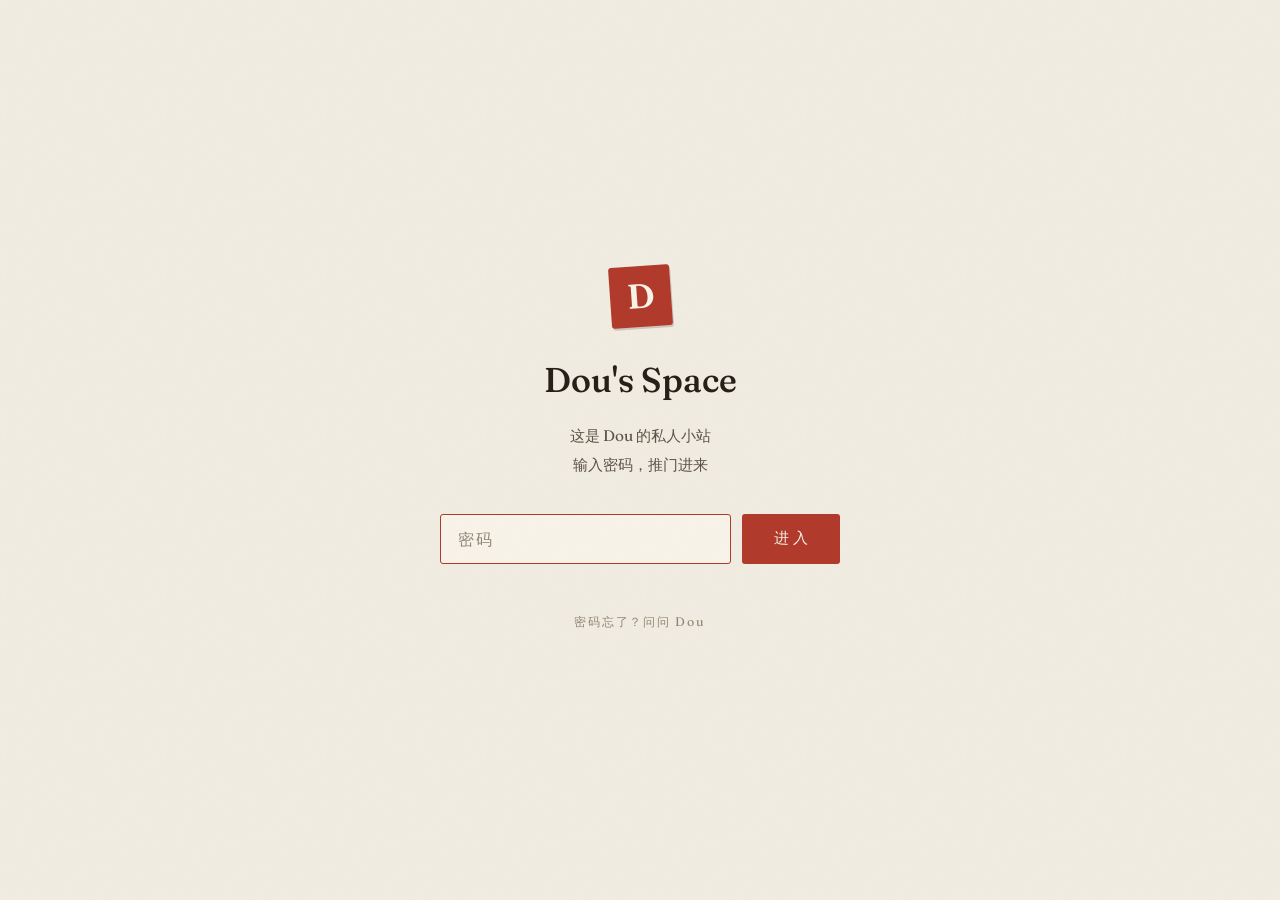
==== commit d9836843: "ui: 自定义主题色 · 墨尘粒子 · 入场动效 - 调色面板：6 预设色 + 自定义取色器 + 恢复默认，localStorage 持久化 - 强调色全站自动派生（hover/浅底/深色主题自动提亮" ====
--- a/index.html
+++ b/index.html
@@ -3,7 +3,7 @@
 <head>
   <meta charset="UTF-8">
   <meta name="viewport" content="width=device-width, initial-scale=1.0">
-  <script>try{if(localStorage.getItem('dou-unlocked-v1'))document.documentElement.classList.remove('locked')}catch(e){}</script>
+  <script>try{var t=localStorage.getItem('dou-theme')||'light';document.documentElement.setAttribute('data-theme',t);var a=localStorage.getItem('dou-accent');if(a)document.documentElement.style.setProperty('--accent-user',a);if(localStorage.getItem('dou-unlocked-v1'))document.documentElement.classList.remove('locked')}catch(e){}</script>
   <title>Dou's Space</title>
   <link rel="icon" href="/favicon.svg" type="image/svg+xml">
   <link rel="alternate" type="application/rss+xml" title="RSS" href="/feed.xml">
@@ -39,7 +39,10 @@
   <main class="wrap">
     <section class="hero">
       <p class="hero-kicker"><span id="greeting">欢迎</span><span class="dot">·</span><span id="heroDate"></span></p>
-      <h1 class="hero-title">Dou's<span class="hero-title-line2">Space</span></h1>
+      <h1 class="hero-title">
+        <span class="hero-mline"><span class="hero-mtext">Dou's</span></span>
+        <span class="hero-mline"><span class="hero-mtext">Space</span></span>
+      </h1>
       <p class="hero-tagline"><span id="heroTagline">用文字记录生活，用思考丈量世界。</span></p>
       <blockquote class="hero-quote"><p id="heroQuote">生活不是等待暴风雨过去，而是学会在雨中翩翩起舞。</p></blockquote>
       <p class="hero-stats"><b id="postCount">04</b>篇文字<span class="dot">·</span><b>∞</b>次相遇</p>
--- a/style.css
+++ b/style.css
@@ -33,10 +33,13 @@
   --ink-3: #938774;
   --rule: rgba(38, 32, 25, 0.16);
   --rule-soft: rgba(38, 32, 25, 0.08);
-  --accent: #b23a2b;
-  --accent-ink: #8f2c1f;
-  --accent-soft: rgba(178, 58, 43, 0.07);
+  --accent-user: #b23a2b;
+  --accent: var(--accent-user);
+  --accent-ink: color-mix(in oklab, var(--accent) 76%, var(--ink));
+  --accent-soft: color-mix(in oklab, var(--accent) 8%, transparent);
+  --on-accent: #f8f4ea;
   --shadow-stamp: 1px 2px 0 rgba(38, 32, 25, 0.18);
+  --seal-rot: -3deg;
 
   --font-serif: 'Fraunces', 'Songti SC', 'Noto Serif CJK SC', 'Source Han Serif SC', 'STSong', 'SimSun', serif;
   --font-ui: 'Fraunces', -apple-system, 'PingFang SC', 'Hiragino Sans GB', 'Microsoft YaHei', 'Noto Sans CJK SC', sans-serif;
@@ -60,9 +63,9 @@
   --ink-3: #7d7261;
   --rule: rgba(236, 226, 207, 0.16);
   --rule-soft: rgba(236, 226, 207, 0.08);
-  --accent: #e07a63;
-  --accent-ink: #eb8f7a;
-  --accent-soft: rgba(224, 122, 99, 0.09);
+  --accent: color-mix(in oklab, var(--accent-user) 85%, oklch(0.88 0.06 75));
+  --accent-ink: color-mix(in oklab, var(--accent) 78%, var(--ink));
+  --accent-soft: color-mix(in oklab, var(--accent) 9%, transparent);
   --shadow-stamp: 1px 2px 0 rgba(0, 0, 0, 0.45);
 
   --grain-opacity: 0.06;
@@ -105,7 +108,7 @@
 
 ::selection {
   background: var(--accent);
-  color: var(--paper);
+  color: var(--on-accent);
 }
 
 :focus-visible {
@@ -158,21 +161,29 @@
   height: 2.15rem;
   flex: none;
   background: var(--accent);
-  color: var(--paper);
+  color: var(--on-accent);
   font-family: var(--font-serif);
   font-weight: 620;
   font-size: 1.2rem;
   line-height: 1;
   border-radius: var(--r);
-  transform: rotate(-3deg);
+  transform: rotate(var(--seal-rot));
   box-shadow: var(--shadow-stamp);
+  animation: stamp-in 0.7s cubic-bezier(0.2, 0.9, 0.25, 1) both;
 }
 .seal-lg {
+  --seal-rot: -4deg;
   width: 3.8rem;
   height: 3.8rem;
   font-size: 2.15rem;
-  transform: rotate(-4deg);
   margin-inline: auto;
+  animation-delay: 0.12s;
+}
+
+@keyframes stamp-in {
+  0% { opacity: 0; transform: rotate(-16deg) scale(1.65); }
+  55% { opacity: 1; transform: rotate(var(--seal-rot)) scale(0.94); }
+  100% { opacity: 1; transform: rotate(var(--seal-rot)) scale(1); }
 }
 
 .nav-menu {
@@ -207,6 +218,7 @@
 .nav-link.active { color: var(--ink); }
 
 .nav-actions {
+  position: relative;
   display: flex;
   align-items: center;
   gap: 0.9rem;
@@ -227,6 +239,119 @@
 .theme-toggle:hover {
   color: var(--accent);
   border-color: var(--accent);
+}
+
+/* ---------- 调色面板 ---------- */
+.palette-toggle {
+  font-family: var(--font-ui);
+  font-size: 0.8rem;
+  letter-spacing: 0.22em;
+  text-indent: 0.22em;
+  color: var(--ink-2);
+  background: none;
+  border: 1px solid var(--rule);
+  border-radius: var(--r);
+  padding: 0.42rem 0.72rem;
+  cursor: pointer;
+  transition: color 0.25s ease, border-color 0.25s ease;
+}
+.palette-toggle:hover,
+.palette-toggle.open {
+  color: var(--accent);
+  border-color: var(--accent);
+}
+
+.palette {
+  position: absolute;
+  top: calc(100% + 0.85rem);
+  right: 0;
+  z-index: 130;
+  width: 15.5rem;
+  padding: 1.15rem 1.25rem 1.25rem;
+  background: var(--paper-hi);
+  border: 1px solid var(--rule);
+  border-radius: var(--r);
+  box-shadow: 0 16px 44px rgba(20, 14, 8, 0.16);
+  opacity: 0;
+  visibility: hidden;
+  transform: translateY(-6px);
+  transition: opacity 0.3s ease, transform 0.3s var(--ease-out), visibility 0.3s ease;
+}
+.palette.open {
+  opacity: 1;
+  visibility: visible;
+  transform: none;
+}
+.palette-title {
+  font-family: var(--font-ui);
+  font-size: 0.75rem;
+  letter-spacing: 0.24em;
+  color: var(--ink-3);
+  margin-bottom: 1rem;
+}
+.palette-swatches {
+  display: flex;
+  flex-wrap: wrap;
+  gap: 0.78rem;
+}
+.swatch {
+  width: 1.7rem;
+  height: 1.7rem;
+  border-radius: 50%;
+  border: 1px solid var(--rule);
+  padding: 0;
+  cursor: pointer;
+  transition: transform 0.25s var(--ease-out);
+}
+.swatch:hover { transform: scale(1.14); }
+.swatch.active {
+  outline: 2px solid var(--ink);
+  outline-offset: 2px;
+}
+.palette-custom {
+  display: flex;
+  align-items: center;
+  gap: 0.9rem;
+  margin-top: 1.15rem;
+  padding-top: 1.1rem;
+  border-top: 1px solid var(--rule-soft);
+}
+.palette-custom input[type="color"] {
+  width: 2.25rem;
+  height: 2.25rem;
+  border: 1px solid var(--rule);
+  border-radius: var(--r);
+  padding: 0;
+  background: none;
+  cursor: pointer;
+}
+.palette-custom input[type="color"]::-webkit-color-swatch-wrapper { padding: 3px; }
+.palette-custom input[type="color"]::-webkit-color-swatch { border: 0; border-radius: 1px; }
+.palette-label {
+  font-family: var(--font-ui);
+  font-size: 0.78rem;
+  letter-spacing: 0.16em;
+  color: var(--ink-2);
+  margin-right: auto;
+}
+.palette-reset {
+  font-family: var(--font-ui);
+  font-size: 0.75rem;
+  letter-spacing: 0.14em;
+  color: var(--ink-3);
+  background: none;
+  border: 0;
+  padding: 0;
+  cursor: pointer;
+}
+.palette-reset:hover { color: var(--accent); }
+
+/* ---------- 墨尘粒子 ---------- */
+.ink-particles {
+  position: fixed;
+  inset: 0;
+  z-index: -1;
+  pointer-events: none;
 }
 
 .hamburger {
@@ -261,6 +386,7 @@
   letter-spacing: 0.22em;
   color: var(--ink-2);
   margin-bottom: clamp(1.5rem, 3.5vw, 2.35rem);
+  animation: fade-up 0.9s cubic-bezier(0.19, 1, 0.22, 1) both;
 }
 .hero-title {
   font-family: var(--font-serif);
@@ -270,10 +396,28 @@
   letter-spacing: -0.015em;
   font-variation-settings: "WONK" 1, "SOFT" 20;
 }
-.hero-title-line2 {
+.hero-mline {
   display: block;
+  overflow: hidden;
+  padding-bottom: 0.09em;
+}
+.hero-mline + .hero-mline {
   margin-left: clamp(1.5rem, 8vw, 6.5rem);
   color: var(--accent);
+}
+.hero-mtext {
+  display: inline-block;
+  transform: translateY(115%);
+  animation: ml-rise 1.05s cubic-bezier(0.19, 1, 0.22, 1) both;
+}
+.hero-mline:nth-child(2) .hero-mtext { animation-delay: 0.18s; }
+
+@keyframes ml-rise {
+  to { transform: translateY(0); }
+}
+@keyframes fade-up {
+  from { opacity: 0; transform: translateY(14px); }
+  to { opacity: 1; transform: none; }
 }
 .hero-tagline {
   margin-top: clamp(1.6rem, 3.5vw, 2.3rem);
@@ -281,6 +425,7 @@
   color: var(--ink-2);
   letter-spacing: 0.06em;
   min-height: 1.6em;
+  animation: fade-up 0.9s 0.55s cubic-bezier(0.19, 1, 0.22, 1) both;
 }
 .typing-cursor {
   display: inline-block;
@@ -298,6 +443,7 @@
   padding-left: 1.35rem;
   border-left: 2px solid var(--accent);
   max-width: 34em;
+  animation: fade-up 0.9s 0.75s cubic-bezier(0.19, 1, 0.22, 1) both;
 }
 .hero-quote p {
   font-family: var(--font-serif);
@@ -314,6 +460,7 @@
   font-size: 0.84rem;
   letter-spacing: 0.18em;
   color: var(--ink-3);
+  animation: fade-up 0.9s 0.9s cubic-bezier(0.19, 1, 0.22, 1) both;
 }
 .hero-stats b {
   font-family: var(--font-serif);
@@ -657,12 +804,13 @@
   border-radius: var(--r);
   text-decoration: none;
   color: inherit;
-  transition: background-color 0.3s ease, border-color 0.3s ease;
+  transition: background-color 0.3s ease, border-color 0.3s ease, transform 0.35s var(--ease-out);
 }
 .post-nav-link:hover {
   background: var(--accent-soft);
   border-color: color-mix(in srgb, var(--accent) 40%, transparent);
   color: inherit;
+  transform: translateY(-2px);
 }
 .post-nav-link.next { text-align: right; }
 .post-nav-label {
@@ -852,7 +1000,7 @@
 .lock-input:focus { border-color: var(--accent); outline: none; }
 .lock-btn {
   background: var(--accent);
-  color: var(--paper);
+  color: var(--on-accent);
   border: 0;
   border-radius: var(--r);
   padding: 0.88rem 1.75rem;
@@ -894,7 +1042,7 @@
   padding: 1rem;
   text-align: center;
   background: var(--accent);
-  color: var(--paper);
+  color: var(--on-accent);
   font-family: var(--font-ui);
   font-size: 0.88rem;
   letter-spacing: 0.1em;
@@ -956,10 +1104,12 @@
   html { scroll-behavior: auto; }
   *, *::before, *::after {
     animation-duration: 0.01ms !important;
+    animation-delay: 0s !important;
     animation-iteration-count: 1 !important;
     transition-duration: 0.01ms !important;
   }
   .reveal { opacity: 1; transform: none; }
+  .hero-mtext { transform: none; }
 }
 
 /* ---------- 打印 ---------- */
